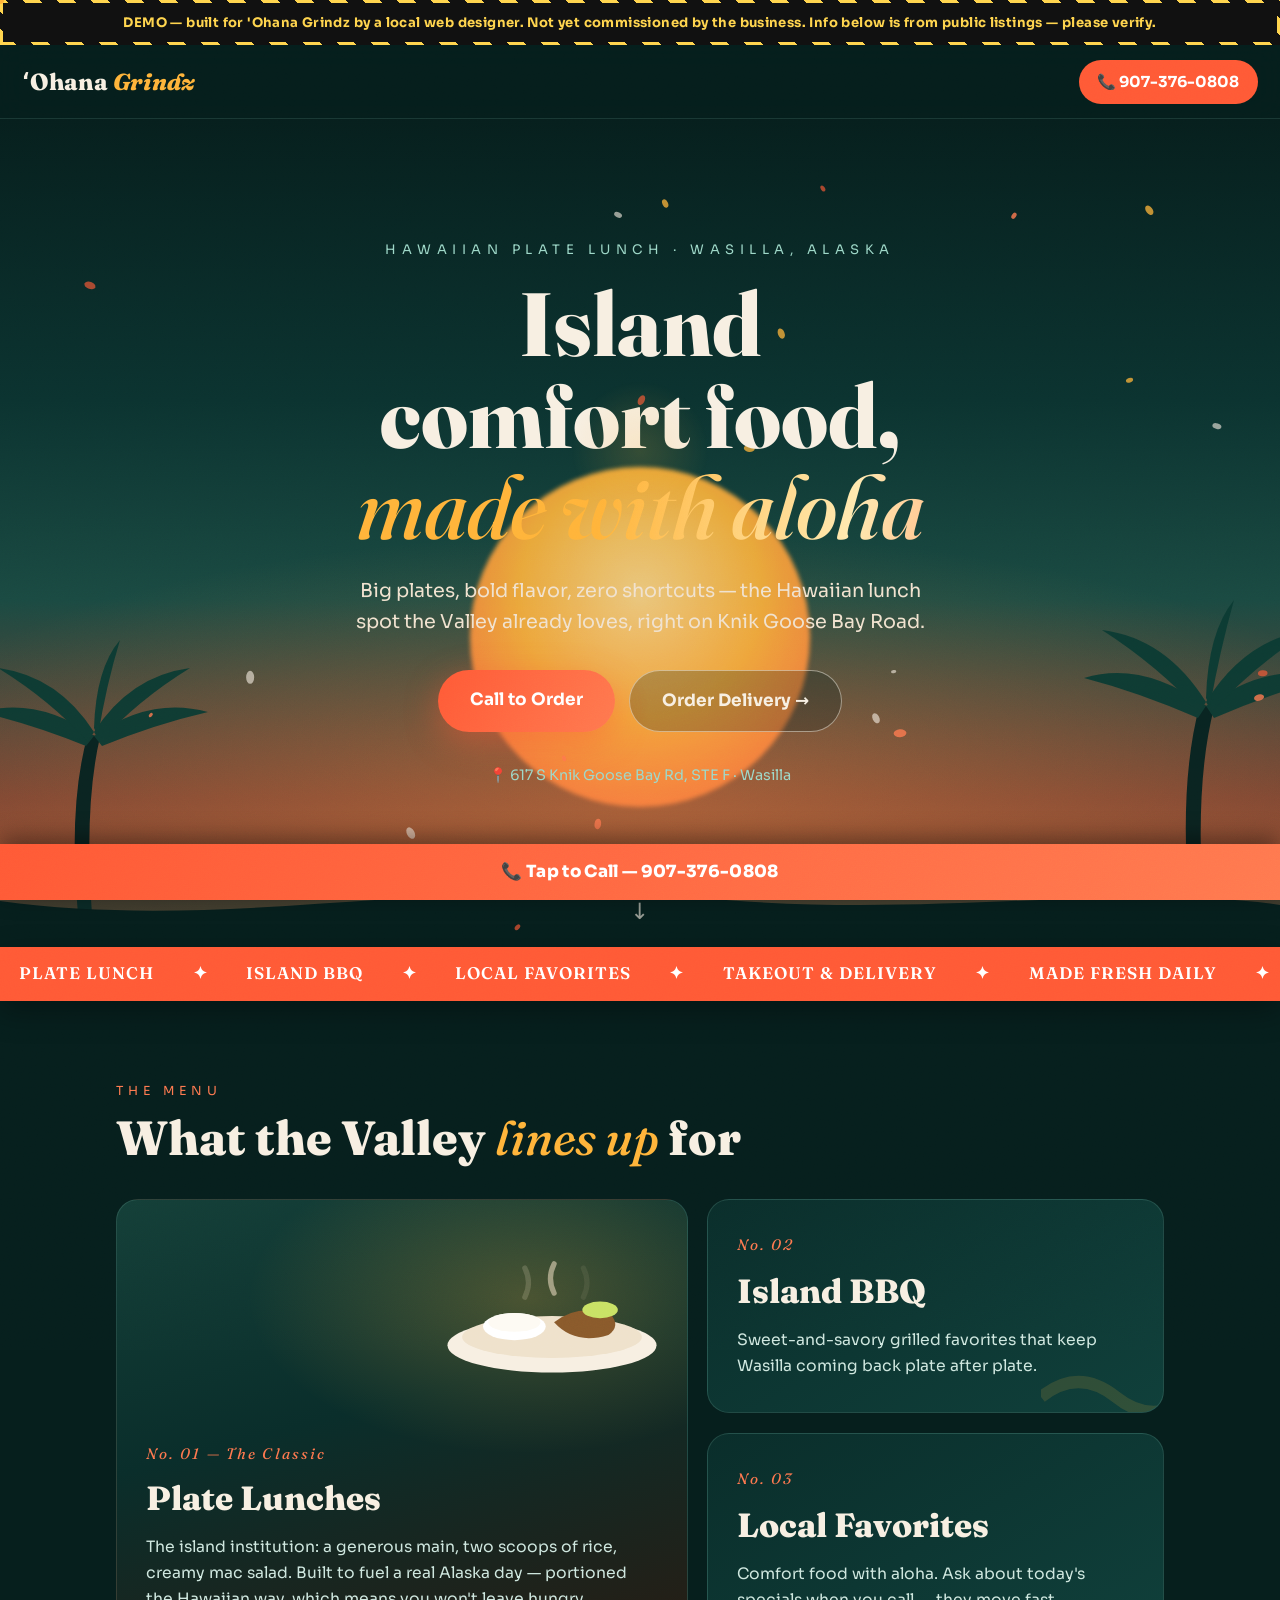
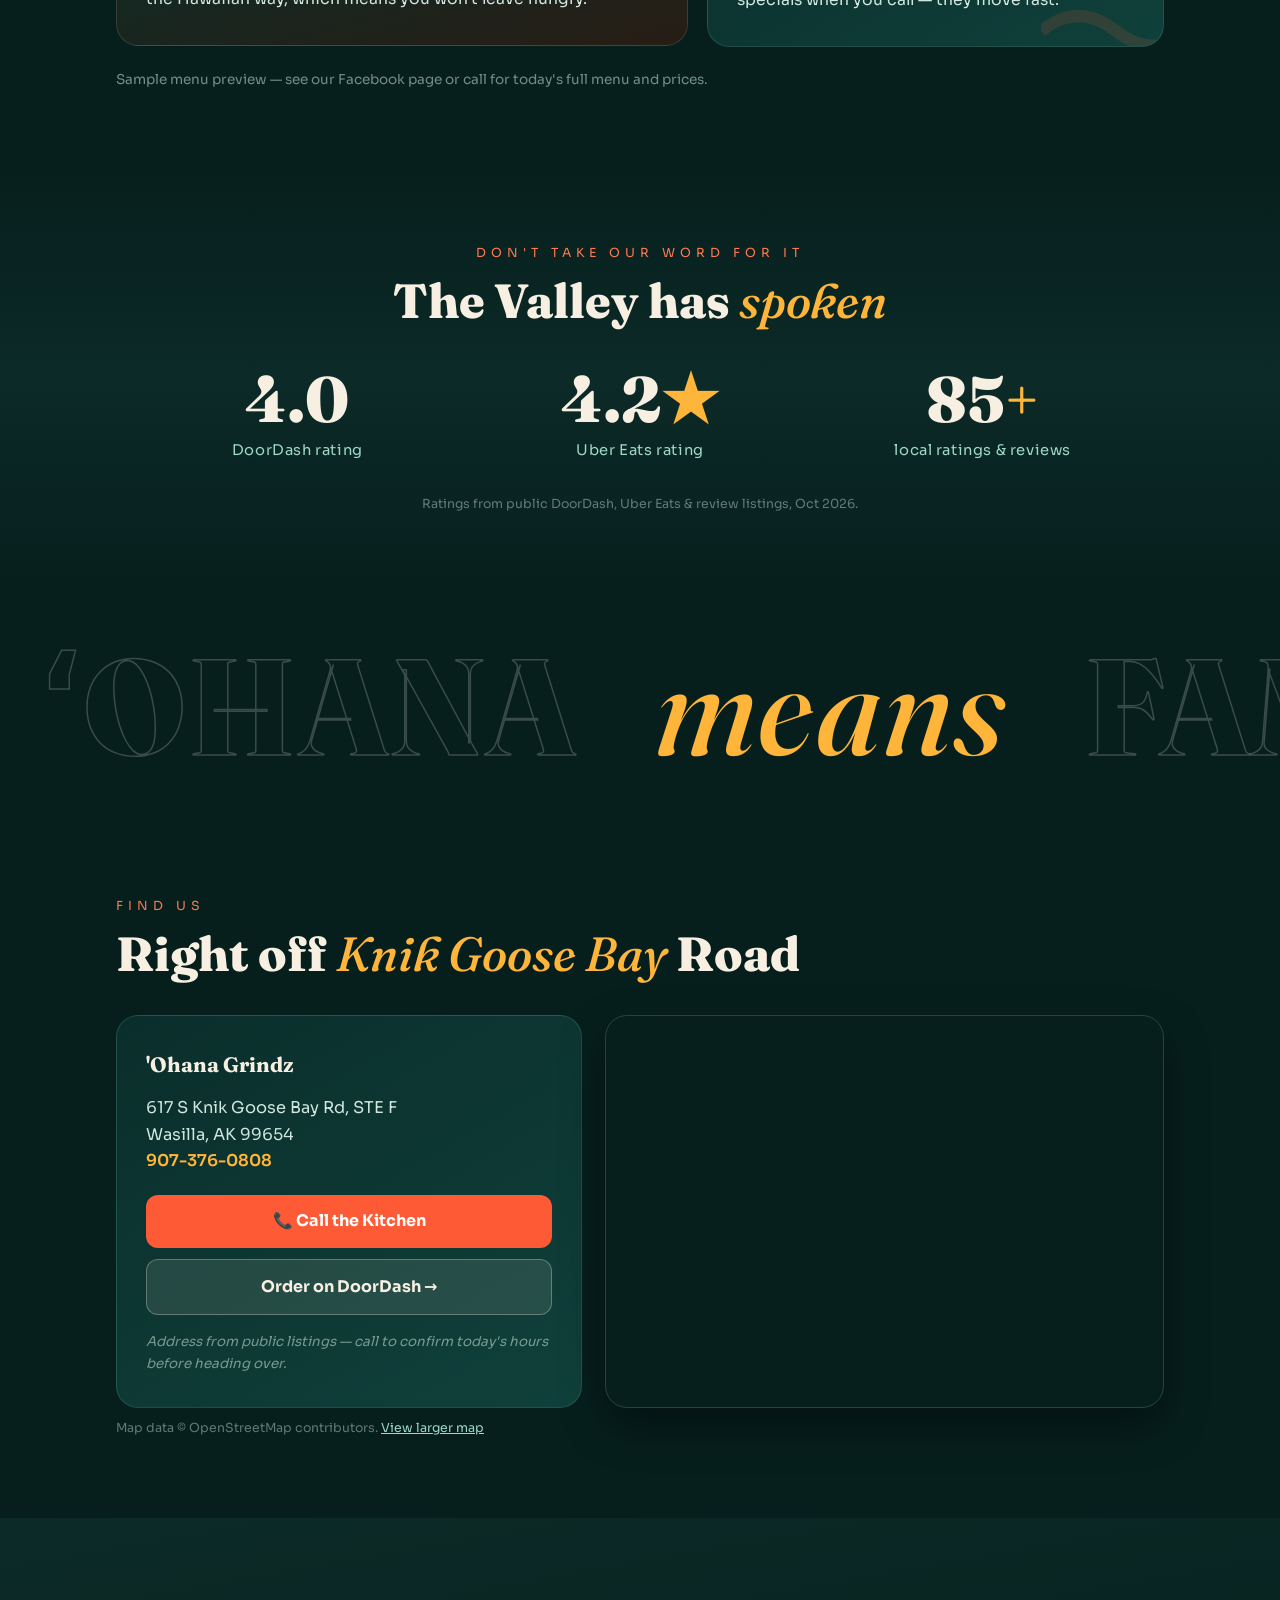
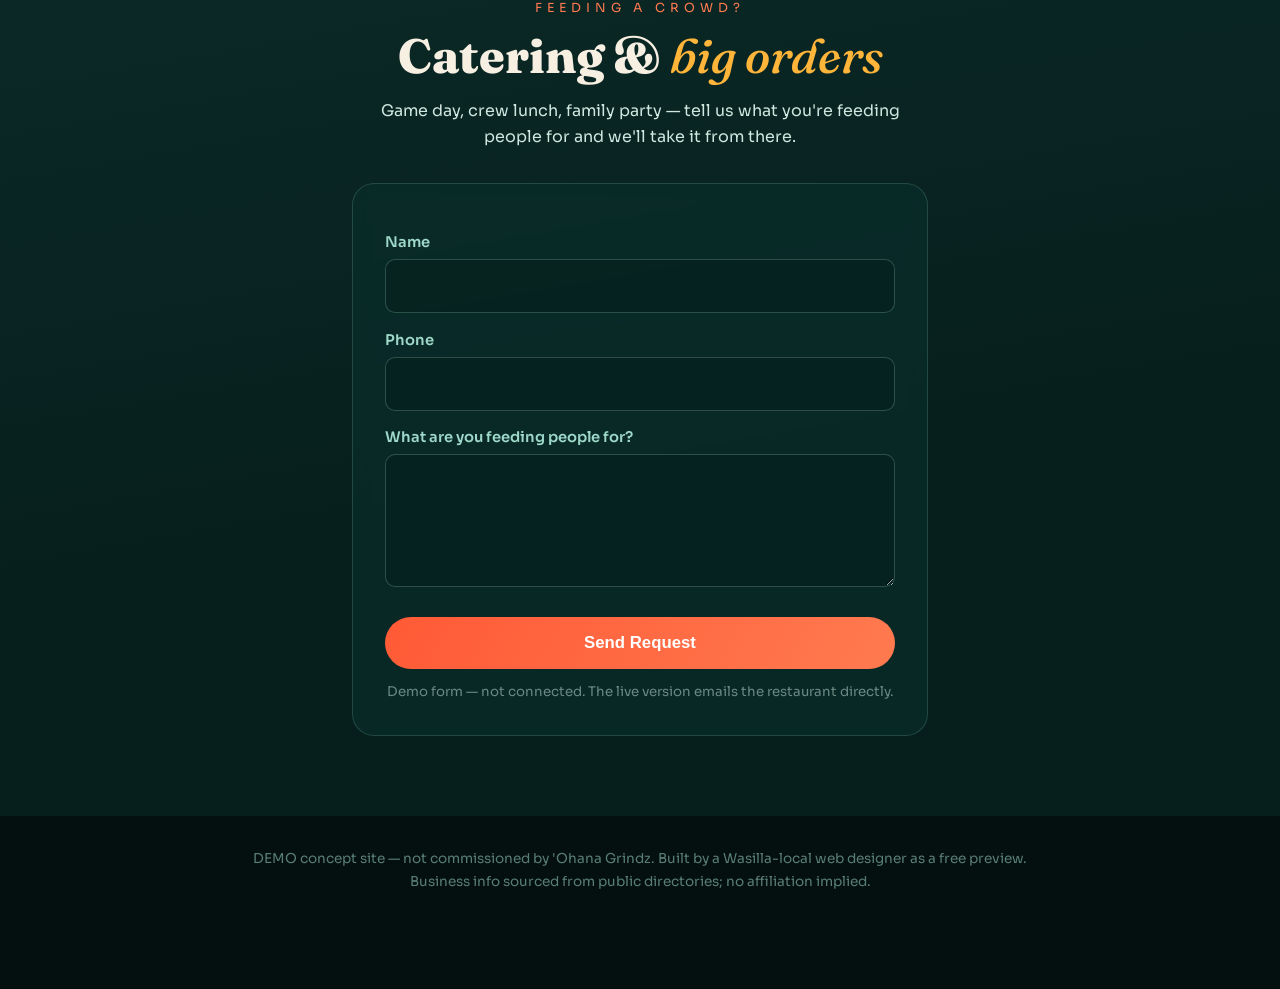
==== index.html @ 4ce6af14 "fix: headline word-wrap stagger + shimmer visibility; straighten marquee band" ====
<!DOCTYPE html>
<html lang="en">
<head>
<meta charset="UTF-8">
<meta name="viewport" content="width=device-width, initial-scale=1.0">
<meta name="robots" content="noindex, nofollow"><!-- DEMO: keep noindex until commissioned -->
<title>'Ohana Grindz — Hawaiian Plate Lunch in Wasilla, AK | DEMO</title>
<meta name="description" content="DEMO website concept for 'Ohana Grindz, Wasilla AK — Hawaiian plate lunch and island favorites at 617 S Knik Goose Bay Rd.">
<meta name="theme-color" content="#061f1d">
<link rel="preconnect" href="https://fonts.googleapis.com">
<link rel="preconnect" href="https://fonts.gstatic.com" crossorigin>
<link href="https://fonts.googleapis.com/css2?family=Fraunces:ital,opsz,wght@0,9..144,400;0,9..144,600;0,9..144,800;1,9..144,500&family=Sora:wght@400;600;700&display=swap" rel="stylesheet">
<style>
:root{
  --abyss:#061f1d; --lagoon:#0a2e2b; --lagoon2:#10403b;
  --coral:#ff5a36; --coral-hot:#ff7a50; --mango:#ffb43a; --seafoam:#9ed8c8;
  --sand:#f7efe2; --ink:#12201e; --mist:#cfe7df;
  --display:'Fraunces',Georgia,serif; --body:'Sora',system-ui,sans-serif;
}
*{margin:0;padding:0;box-sizing:border-box}
html{scroll-behavior:smooth}
@media (prefers-reduced-motion: reduce){html{scroll-behavior:auto}*{animation:none!important;transition:none!important}}
body{font-family:var(--body);color:var(--mist);background:var(--abyss);line-height:1.65;overflow-x:hidden}
::selection{background:var(--coral);color:#fff}

/* demo banner */
.demo-banner{background:repeating-linear-gradient(45deg,#ffd54f,#ffd54f 12px,#111 12px,#111 24px);padding:3px;position:relative;z-index:60}
.demo-banner p{background:#111;color:#ffd54f;text-align:center;font-weight:700;font-size:.82rem;padding:.55rem .75rem;letter-spacing:.03em}

/* header */
header{position:sticky;top:0;z-index:50;display:flex;align-items:center;justify-content:space-between;gap:.75rem;padding:.9rem 1.4rem;background:rgba(6,31,29,.82);backdrop-filter:blur(14px);-webkit-backdrop-filter:blur(14px);border-bottom:1px solid rgba(158,216,200,.14)}
.logo{font-family:var(--display);font-weight:800;font-size:1.45rem;color:var(--sand);letter-spacing:.01em}
.logo em{font-style:italic;color:var(--mango)}
.call-top{background:var(--coral);color:#fff;font-weight:700;text-decoration:none;padding:.6rem 1.15rem;border-radius:999px;font-size:.95rem;box-shadow:0 0 0 0 rgba(255,90,54,.5);transition:transform .25s ease, box-shadow .25s ease}
.call-top:hover,.call-top:focus{transform:translateY(-2px);box-shadow:0 8px 24px rgba(255,90,54,.45)}

/* ============ HERO ============ */
.hero{position:relative;min-height:92vh;display:flex;flex-direction:column;justify-content:center;align-items:center;text-align:center;padding:4.5rem 1.25rem 7rem;isolation:isolate;overflow:hidden;
  background:linear-gradient(180deg,#061f1d 0%,#0b3330 34%,#1a4a42 58%,#7a4432 82%,#b35a35 100%)}
.sun{position:absolute;left:50%;bottom:17%;transform:translateX(-50%);width:min(44vw,340px);aspect-ratio:1;border-radius:50%;z-index:-3;
  background:radial-gradient(circle at 50% 38%,#ffd98a 0%,var(--mango) 45%,#ff7a3c 78%,rgba(255,122,60,0) 100%);
  filter:blur(2px);opacity:.9;animation:sunbreathe 9s ease-in-out infinite}
@keyframes sunbreathe{0%,100%{transform:translateX(-50%) scale(1)}50%{transform:translateX(-50%) scale(1.05)}}
.glow{position:absolute;inset:0;z-index:-2;background:radial-gradient(ellipse 90% 46% at 50% 82%,rgba(255,150,70,.33) 0%,rgba(255,150,70,0) 70%)}
.waves{position:absolute;left:0;right:0;bottom:-2px;z-index:-1;pointer-events:none}
.waves svg{display:block;width:100%;height:auto}
.palm{position:absolute;bottom:4%;z-index:-1;opacity:.95;pointer-events:none}
.palm.left{left:-40px;transform-origin:bottom center;animation:sway 8s ease-in-out infinite}
.palm.right{right:-50px;transform-origin:bottom center;animation:sway 9.5s ease-in-out infinite reverse}
@keyframes sway{0%,100%{transform:rotate(-2deg)}50%{transform:rotate(2.4deg)}}
#petals{position:absolute;inset:0;z-index:0;pointer-events:none}
.kicker{font-size:.82rem;letter-spacing:.42em;text-transform:uppercase;color:var(--seafoam);margin-bottom:1.1rem;opacity:0;animation:rise .9s .15s ease forwards}
.hero h1{font-family:var(--display);font-weight:800;font-size:clamp(2.6rem,8.2vw,5.6rem);line-height:1.02;color:var(--sand);max-width:13ch;margin:0 auto .3rem;text-wrap:balance;opacity:0;animation:rise .9s .3s ease forwards}
.hero h1 .shimmer{font-style:italic;font-weight:500;background:linear-gradient(100deg,var(--mango) 20%,#ffe9b0 40%,var(--coral-hot) 60%,var(--mango) 80%);background-size:220% 100%;-webkit-background-clip:text;background-clip:text;color:transparent;animation:shimmer 5.5s linear infinite}
@keyframes shimmer{to{background-position:-220% 0}}
.hero .sub{max-width:38rem;margin:1.1rem auto 2rem;color:#f0e2cf;font-size:clamp(1rem,2.4vw,1.2rem);opacity:0;animation:rise .9s .45s ease forwards}
@keyframes rise{from{opacity:0;transform:translateY(26px)}to{opacity:1;transform:none}}
.cta-row{display:flex;gap:.9rem;justify-content:center;flex-wrap:wrap;opacity:0;animation:rise .9s .6s ease forwards}
.cta{position:relative;display:inline-block;font-weight:700;font-size:1.06rem;text-decoration:none;padding:1rem 2rem;border-radius:999px;transition:transform .25s ease,box-shadow .25s ease;will-change:transform}
.cta.primary{background:linear-gradient(120deg,var(--coral),var(--coral-hot));color:#fff;box-shadow:0 10px 34px rgba(255,90,54,.45)}
.cta.primary:hover,.cta.primary:focus{transform:translateY(-3px) scale(1.02);box-shadow:0 16px 44px rgba(255,90,54,.6)}
.cta.ghost{color:var(--sand);border:1.5px solid rgba(247,239,226,.5);background:rgba(6,31,29,.25);backdrop-filter:blur(6px)}
.cta.ghost:hover,.cta.ghost:focus{transform:translateY(-3px);border-color:var(--mango);color:var(--mango)}
.hero .pin{margin-top:2rem;font-size:.9rem;color:var(--seafoam);opacity:0;animation:rise .9s .75s ease forwards}
.scroll-hint{position:absolute;bottom:1.1rem;left:50%;transform:translateX(-50%);color:rgba(247,239,226,.6);font-size:1.4rem;animation:bob 2.2s ease-in-out infinite;z-index:1}
@keyframes bob{0%,100%{transform:translate(-50%,0)}50%{transform:translate(-50%,8px)}}

/* ============ MARQUEE ============ */
.marquee{background:var(--coral);color:#fff;overflow:hidden;white-space:nowrap;padding:.8rem 0;font-family:var(--display);font-weight:600;font-size:1.05rem;letter-spacing:.06em;position:relative;z-index:5;box-shadow:0 10px 30px rgba(0,0,0,.35)}
.marquee-track{display:inline-block;animation:marquee 26s linear infinite}
@media (prefers-reduced-motion: reduce){.marquee-track{animation:none}}
.marquee span{margin:0 1.2rem}
@keyframes marquee{to{transform:translateX(-50%)}}

/* ============ SECTIONS ============ */
section{padding:5rem 1.25rem;max-width:68rem;margin:0 auto;position:relative}
.sec-kicker{font-size:.78rem;letter-spacing:.4em;text-transform:uppercase;color:var(--coral-hot);margin-bottom:.7rem}
h2{font-family:var(--display);font-weight:800;font-size:clamp(1.9rem,4.6vw,3rem);color:var(--sand);line-height:1.08;margin-bottom:1rem;text-wrap:balance}
h2 em{font-style:italic;font-weight:500;color:var(--mango)}

/* menu — asymmetric editorial */
.menu-grid{display:grid;grid-template-columns:1.25fr 1fr;gap:1.2rem;margin-top:2.2rem}
.dish{position:relative;border-radius:22px;padding:2rem 1.8rem;background:linear-gradient(150deg,var(--lagoon) 0%,var(--lagoon2) 100%);border:1px solid rgba(158,216,200,.16);overflow:hidden;transition:transform .35s ease,border-color .35s ease,box-shadow .35s ease;will-change:transform}
.dish:hover{transform:translateY(-6px);border-color:rgba(255,180,58,.5);box-shadow:0 22px 48px rgba(0,0,0,.45)}
.dish .num{font-family:var(--display);font-style:italic;font-size:.95rem;color:var(--coral-hot);letter-spacing:.14em}
.dish h3{font-family:var(--display);font-weight:800;font-size:clamp(1.45rem,3vw,2.1rem);color:var(--sand);margin:.35rem 0 .55rem}
.dish p{color:var(--mist);font-size:.98rem;max-width:34rem}
.dish .wave-accent{position:absolute;right:-28px;bottom:-30px;width:150px;opacity:.14;transition:opacity .35s ease, transform .5s ease}
.dish:hover .wave-accent{opacity:.3;transform:rotate(8deg) scale(1.08)}
.dish.feature{grid-row:span 2;display:flex;flex-direction:column;justify-content:flex-end;min-height:420px;
  background:linear-gradient(165deg,#143f38 0%,#0a2e2b 46%,#271d14 100%)}
.dish.feature::before{content:"";position:absolute;inset:0;background:radial-gradient(ellipse 70% 50% at 72% 22%,rgba(255,180,58,.25),transparent 70%)}
.dish.feature .plate-art{position:absolute;top:1.4rem;right:1.2rem;width:min(52%,230px);animation:floaty 7s ease-in-out infinite}
@keyframes floaty{0%,100%{transform:translateY(0) rotate(-2deg)}50%{transform:translateY(-12px) rotate(2deg)}}
.menu-note{font-size:.85rem;color:rgba(207,231,223,.55);margin-top:1.4rem}

/* proof band */
.proof{max-width:none;background:linear-gradient(180deg,var(--abyss),#0c2a27 50%,var(--abyss));text-align:center;padding:4.5rem 1.25rem}
.proof-wrap{max-width:62rem;margin:0 auto;display:grid;grid-template-columns:repeat(auto-fit,minmax(200px,1fr));gap:2.25rem}
.proof-item .big{font-family:var(--display);font-weight:800;font-size:clamp(2.6rem,6vw,4rem);color:var(--sand);line-height:1}
.proof-item .big .accent{color:var(--mango)}
.proof-item p{color:var(--seafoam);font-size:.92rem;margin-top:.45rem;letter-spacing:.04em}
.proof-src{font-size:.78rem;color:rgba(207,231,223,.45);margin-top:2rem}

/* find us */
.find-grid{display:grid;grid-template-columns:1fr 1.2fr;gap:1.4rem;margin-top:2.2rem;align-items:stretch}
.find-card{border-radius:22px;padding:2rem 1.8rem;background:linear-gradient(150deg,var(--lagoon),var(--lagoon2));border:1px solid rgba(158,216,200,.16)}
.find-card h3{font-family:var(--display);color:var(--sand);font-size:1.3rem;margin-bottom:.8rem}
.find-card a{color:var(--mango);text-decoration:none;font-weight:600}
.find-card a:hover{text-decoration:underline}
.find-card .addr{font-size:1.02rem;color:var(--mist)}
.find-card .note{font-size:.84rem;color:rgba(207,231,223,.55);margin-top:1rem;font-style:italic}
.order-links{display:flex;flex-direction:column;gap:.7rem;margin-top:1.2rem}
.order-links a{display:block;text-align:center;padding:.85rem;border-radius:12px;font-weight:700;text-decoration:none;transition:transform .25s ease}
.order-links a:hover{transform:translateY(-2px)}
.order-links .call{background:var(--coral);color:#fff}
.order-links .dd{background:rgba(247,239,226,.1);color:var(--sand);border:1px solid rgba(247,239,226,.3)}
.map-wrap{border-radius:22px;overflow:hidden;border:1px solid rgba(158,216,200,.2);min-height:340px;box-shadow:0 18px 44px rgba(0,0,0,.4)}
.map-wrap iframe{display:block;width:100%;height:100%;min-height:340px;border:0;filter:saturate(.85) contrast(1.02)}
.map-note{font-size:.78rem;color:rgba(207,231,223,.45);margin-top:.6rem}

/* catering */
.catering{max-width:none;background:linear-gradient(170deg,#0c2a27 0%,var(--abyss) 60%);padding:5rem 1.25rem}
.cat-inner{max-width:36rem;margin:0 auto;text-align:center}
.cat-inner form{text-align:left;margin-top:2rem;background:rgba(10,46,43,.65);border:1px solid rgba(158,216,200,.18);border-radius:22px;padding:2rem;backdrop-filter:blur(8px)}
.cat-inner label{display:block;font-weight:600;margin:.9rem 0 .3rem;font-size:.92rem;color:var(--seafoam)}
.cat-inner input,.cat-inner textarea{width:100%;padding:.8rem .9rem;border:1px solid rgba(158,216,200,.25);border-radius:10px;font:inherit;background:rgba(6,31,29,.6);color:var(--sand);transition:border-color .25s ease}
.cat-inner input:focus,.cat-inner textarea:focus{outline:none;border-color:var(--mango)}
.cat-inner button{margin-top:1.3rem;width:100%;background:linear-gradient(120deg,var(--coral),var(--coral-hot));color:#fff;font-weight:700;font-size:1.05rem;border:none;padding:1rem;border-radius:999px;cursor:pointer;transition:transform .25s ease,box-shadow .25s ease}
.cat-inner button:hover{transform:translateY(-2px);box-shadow:0 12px 32px rgba(255,90,54,.5)}
.cat-inner small{display:block;margin-top:.8rem;color:rgba(207,231,223,.5);text-align:center}

footer{background:#04100f;color:rgba(158,216,200,.55);text-align:center;padding:2rem 1rem 6rem;font-size:.85rem}
.sticky-call{position:fixed;bottom:0;left:0;right:0;background:linear-gradient(120deg,var(--coral),var(--coral-hot));text-align:center;padding:.9rem;z-index:55;box-shadow:0 -6px 24px rgba(0,0,0,.45)}
.sticky-call a{color:#fff;font-weight:800;text-decoration:none;font-size:1.05rem;letter-spacing:.02em}

/* reveals */
.reveal{opacity:0;transform:translateY(30px);transition:opacity .8s ease,transform .8s ease}
.reveal.in{opacity:1;transform:none}
.reveal.d1{transition-delay:.12s}.reveal.d2{transition-delay:.24s}.reveal.d3{transition-delay:.36s}

/* film grain — cinematic texture over everything */
.grain{position:fixed;inset:-50%;width:200%;height:200%;z-index:58;pointer-events:none;opacity:.055;mix-blend-mode:overlay;
  background-image:url("data:image/svg+xml,%3Csvg xmlns='http://www.w3.org/2000/svg' width='300' height='300'%3E%3Cfilter id='n'%3E%3CfeTurbulence type='fractalNoise' baseFrequency='0.85' numOctaves='2'/%3E%3C/filter%3E%3Crect width='300' height='300' filter='url(%23n)'/%3E%3C/svg%3E");
  animation:grainshift 7s steps(10) infinite}
@keyframes grainshift{0%,100%{transform:translate(0,0)}10%{transform:translate(-3%,-2%)}30%{transform:translate(2%,-4%)}50%{transform:translate(-4%,3%)}70%{transform:translate(3%,2%)}90%{transform:translate(-2%,4%)}}
@media (prefers-reduced-motion: reduce){.grain{animation:none}}

/* custom cursor glow (desktop pointer only) */
.cursor-dot,.cursor-glow{position:fixed;top:0;left:0;z-index:70;pointer-events:none;border-radius:50%;transform:translate(-50%,-50%)}
.cursor-dot{width:8px;height:8px;background:var(--mango)}
.cursor-glow{width:150px;height:150px;background:radial-gradient(circle,rgba(255,180,58,.16),transparent 65%);transition:width .3s ease,height .3s ease}
body.link-hover .cursor-glow{width:230px;height:230px}
@media (hover:none),(pointer:coarse){.cursor-dot,.cursor-glow{display:none}}

/* headline letter-stagger */
.h-word{display:inline-block;white-space:nowrap}
.h-ch{display:inline-block;opacity:0;transform:translateY(.55em) rotate(4deg);animation:chpop .7s cubic-bezier(.2,.7,.2,1.2) forwards}
@keyframes chpop{to{opacity:1;transform:none}}
.h-pop{display:inline-block;opacity:0;transform:translateY(.55em);transition:opacity .7s ease,transform .7s cubic-bezier(.2,.7,.2,1.2)}
.h-pop.go{opacity:1;transform:none}
@media (prefers-reduced-motion: reduce){.h-ch,.h-pop{opacity:1;transform:none;animation:none;transition:none}}

/* giant outline marquee band */
.aloha-band{overflow:hidden;white-space:nowrap;padding:3.2rem 0 2.6rem;background:var(--abyss)}
.aloha-track{display:inline-block;animation:marquee 32s linear infinite;font-family:var(--display);font-weight:800;font-size:clamp(4rem,11vw,8.5rem);line-height:1;letter-spacing:.02em}
.aloha-track span{margin:0 2.4rem;color:transparent;-webkit-text-stroke:1.5px rgba(247,239,226,.22)}
.aloha-track span.fill{color:var(--mango);-webkit-text-stroke:0;font-style:italic;font-weight:500}
@media (prefers-reduced-motion: reduce){.aloha-track{animation:none}}

@media (max-width:760px){
  .menu-grid{grid-template-columns:1fr}
  .dish.feature{min-height:340px}
  .find-grid{grid-template-columns:1fr}
  section{padding:3.4rem 1.1rem}
  .palm.left{left:-70px}.palm.right{right:-80px}
}
</style>
</head>
<body>

<div class="demo-banner"><p>DEMO — built for 'Ohana Grindz by a local web designer. Not yet commissioned by the business. Info below is from public listings — please verify.</p></div>
<div class="grain" aria-hidden="true"></div>
<div class="cursor-glow" aria-hidden="true"></div>
<div class="cursor-dot" aria-hidden="true"></div>

<header>
  <div class="logo">&#699;Ohana <em>Grindz</em></div>
  <!-- JUAN: verify phone with owner before commissioning -->
  <a class="call-top" href="tel:+19073760808">📞 907-376-0808</a>
</header>

<div class="hero">
  <canvas id="petals" aria-hidden="true"></canvas>
  <div class="sun" aria-hidden="true"></div>
  <div class="glow" aria-hidden="true"></div>

  <svg class="palm left" width="260" height="330" viewBox="0 0 260 330" aria-hidden="true">
    <path d="M118 330 Q108 220 128 150 L140 153 Q124 222 132 330 Z" fill="#042220"/>
    <g fill="#0b3b33">
      <path d="M134 152 Q190 112 248 128 Q196 140 142 162 Z"/>
      <path d="M134 152 Q78 112 20 128 Q72 140 126 162 Z"/>
      <path d="M134 148 Q170 92 230 84 Q178 116 140 158 Z"/>
      <path d="M134 148 Q98 92 38 84 Q90 116 128 158 Z"/>
      <path d="M134 144 Q136 84 160 56 Q146 102 138 152 Z"/>
    </g>
  </svg>
  <svg class="palm right" width="300" height="380" viewBox="0 0 300 380" aria-hidden="true">
    <path d="M160 380 Q148 250 170 170 L184 174 Q164 252 174 380 Z" fill="#042220"/>
    <g fill="#0b3b33">
      <path d="M176 172 Q240 126 298 144 Q244 158 184 184 Z"/>
      <path d="M176 172 Q112 126 54 144 Q108 158 168 184 Z"/>
      <path d="M176 168 Q216 104 280 96 Q224 132 182 178 Z"/>
      <path d="M176 168 Q136 104 72 96 Q128 132 170 178 Z"/>
      <path d="M176 164 Q178 98 204 66 Q190 116 180 172 Z"/>
    </g>
  </svg>

  <p class="kicker">Hawaiian Plate Lunch · Wasilla, Alaska</p>
  <h1>Island comfort food, <span class="shimmer">made with aloha</span></h1>
  <p class="sub">Big plates, bold flavor, zero shortcuts — the Hawaiian lunch spot the Valley already loves, right on Knik Goose Bay Road.</p>
  <div class="cta-row">
    <a class="cta primary" data-magnet href="tel:+19073760808">Call to Order</a>
    <a class="cta ghost" data-magnet href="https://www.doordash.com/store/ohana-grindz-wasilla-27691664/" rel="noopener nofollow" target="_blank">Order Delivery →</a>
  </div>
  <p class="pin">📍 617 S Knik Goose Bay Rd, STE F · Wasilla</p>

  <div class="waves" aria-hidden="true">
    <svg viewBox="0 0 1440 140" preserveAspectRatio="none" style="height:140px">
      <path fill="#0a2e2b" opacity=".65" d="M0,64 C240,104 480,24 720,56 C960,88 1200,36 1440,68 L1440,140 L0,140 Z"/>
      <path fill="#061f1d" d="M0,92 C260,124 520,64 780,88 C1040,112 1260,72 1440,96 L1440,140 L0,140 Z"/>
    </svg>
  </div>
  <div class="scroll-hint" aria-hidden="true">↓</div>
</div>

<div class="marquee" aria-hidden="true"><div class="marquee-track" id="mtrack">
  <span>PLATE LUNCH</span><span>✦</span><span>ISLAND BBQ</span><span>✦</span><span>LOCAL FAVORITES</span><span>✦</span><span>TAKEOUT &amp; DELIVERY</span><span>✦</span><span>MADE FRESH DAILY</span><span>✦</span>
</div></div>

<section>
  <p class="sec-kicker reveal">The Menu</p>
  <h2 class="reveal">What the Valley <em>lines up</em> for</h2>
  <div class="menu-grid">
    <div class="dish feature reveal">
      <svg class="plate-art" viewBox="0 0 220 160" aria-hidden="true">
        <ellipse cx="110" cy="118" rx="100" ry="26" fill="#f7efe2"/>
        <ellipse cx="110" cy="110" rx="86" ry="20" fill="#efe2cc"/>
        <ellipse cx="74" cy="100" rx="30" ry="13" fill="#fff"/>
        <ellipse cx="74" cy="96" rx="25" ry="9" fill="#fdfaf3"/>
        <path d="M112 96 q22 -18 54 -8 q10 12 -2 20 q-32 10 -52 -12 Z" fill="#8a5a2b"/>
        <ellipse cx="156" cy="84" rx="17" ry="8" fill="#c9e265"/>
        <g stroke="#e8d9bd" stroke-width="5" stroke-linecap="round" fill="none" opacity=".8">
          <path d="M84 72 q7 -14 0 -28"><animate attributeName="opacity" values=".8;.1;.8" dur="3s" repeatCount="indefinite"/></path>
          <path d="M112 68 q-7 -14 0 -28"><animate attributeName="opacity" values=".1;.8;.1" dur="3.3s" repeatCount="indefinite"/></path>
          <path d="M140 72 q7 -14 0 -28"><animate attributeName="opacity" values=".8;.1;.8" dur="3.6s" repeatCount="indefinite"/></path>
        </g>
      </svg>
      <span class="num">No. 01 — The Classic</span>
      <h3>Plate Lunches</h3>
      <p>The island institution: a generous main, two scoops of rice, creamy mac salad. Built to fuel a real Alaska day — portioned the Hawaiian way, which means you won't leave hungry.</p>
    </div>
    <div class="dish reveal d1">
      <span class="num">No. 02</span>
      <h3>Island BBQ</h3>
      <p>Sweet-and-savory grilled favorites that keep Wasilla coming back plate after plate.</p>
      <svg class="wave-accent" viewBox="0 0 100 60" aria-hidden="true"><path d="M0 30 Q25 10 50 30 T100 30" stroke="#ffb43a" stroke-width="8" fill="none"/></svg>
    </div>
    <div class="dish reveal d2">
      <span class="num">No. 03</span>
      <h3>Local Favorites</h3>
      <p>Comfort food with aloha. Ask about today's specials when you call — they move fast.</p>
      <svg class="wave-accent" viewBox="0 0 100 60" aria-hidden="true"><path d="M0 30 Q25 10 50 30 T100 30" stroke="#ff5a36" stroke-width="8" fill="none"/></svg>
    </div>
  </div>
  <p class="menu-note reveal">Sample menu preview — see our Facebook page or call for today's full menu and prices.</p>
  <!-- JUAN: confirm menu categories with owner — kept generic on purpose; ratings claims below sourced from public DoorDash/UberEats listings -->
</section>

<div class="proof">
  <p class="sec-kicker reveal">Don't take our word for it</p>
  <h2 class="reveal">The Valley has <em>spoken</em></h2>
  <div class="proof-wrap" style="margin-top:2.5rem">
    <div class="proof-item reveal"><div class="big" data-count="4.7" data-dec="1">0.0</div><p>DoorDash rating</p></div>
    <div class="proof-item reveal d1"><div class="big"><span data-count="4.9" data-dec="1">0.0</span><span class="accent">★</span></div><p>Uber Eats rating</p></div>
    <div class="proof-item reveal d2"><div class="big"><span data-count="100" data-dec="0">0</span><span class="accent">+</span></div><p>local ratings &amp; reviews</p></div>
  </div>
  <p class="proof-src reveal">Ratings from public DoorDash, Uber Eats &amp; review listings, Oct 2026.</p>
</div>

<div class="aloha-band" aria-hidden="true"><div class="aloha-track" id="atrack">
  <span>&#699;OHANA</span><span class="fill">means</span><span>FAMILY</span><span class="fill">·</span>
</div></div>

<section>
  <p class="sec-kicker reveal">Find Us</p>
  <h2 class="reveal">Right off <em>Knik Goose Bay</em> Road</h2>
  <div class="find-grid">
    <div class="find-card reveal">
      <h3>'Ohana Grindz</h3>
      <p class="addr">617 S Knik Goose Bay Rd, STE F<br>Wasilla, AK 99654<br><a href="tel:+19073760808">907-376-0808</a></p>
      <div class="order-links">
        <a class="call" href="tel:+19073760808">📞 Call the Kitchen</a>
        <a class="dd" href="https://www.doordash.com/store/ohana-grindz-wasilla-27691664/" rel="noopener nofollow" target="_blank">Order on DoorDash →</a>
      </div>
      <p class="note">Address from public listings — call to confirm today's hours before heading over.</p>
    </div>
    <div class="map-wrap reveal d1">
      <iframe title="Map — 'Ohana Grindz, 617 S Knik Goose Bay Rd, Wasilla"
        src="https://www.openstreetmap.org/export/embed.html?bbox=-149.4513%2C61.5718%2C-149.4313%2C61.5818&amp;layer=mapnik&amp;marker=61.5768%2C-149.4413"
        loading="lazy" referrerpolicy="no-referrer-when-downgrade"></iframe>
    </div>
  </div>
  <p class="map-note reveal">Map data © OpenStreetMap contributors. <a style="color:var(--seafoam)" href="https://www.openstreetmap.org/?mlat=61.5768&amp;mlon=-149.4413#map=16/61.5768/-149.4413" target="_blank" rel="noopener">View larger map</a></p>
</section>

<div class="catering">
  <div class="cat-inner">
    <p class="sec-kicker reveal">Feeding a crowd?</p>
    <h2 class="reveal">Catering &amp; <em>big orders</em></h2>
    <p class="reveal" style="color:var(--mist)">Game day, crew lunch, family party — tell us what you're feeding people for and we'll take it from there.</p>
    <!-- DEMO: form disabled. On commission: action="https://formsubmit.co/OWNER_EMAIL" method="POST" -->
    <form class="reveal" onsubmit="alert('Demo form — not connected yet. On the live site this goes straight to the restaurant\'s email.');return false">
      <label for="n">Name</label><input id="n" name="name" required>
      <label for="p">Phone</label><input id="p" name="phone" type="tel" required>
      <label for="m">What are you feeding people for?</label><textarea id="m" name="message" rows="4" required></textarea>
      <button type="submit">Send Request</button>
      <small>Demo form — not connected. The live version emails the restaurant directly.</small>
    </form>
  </div>
</div>

<footer>
  <p>DEMO concept site — not commissioned by 'Ohana Grindz. Built by a Wasilla-local web designer as a free preview.</p>
  <p>Business info sourced from public directories; no affiliation implied.</p>
</footer>

<div class="sticky-call"><a href="tel:+19073760808">📞 Tap to Call — 907-376-0808</a></div>

<script>
// scroll reveals (low threshold — never leave content hidden)
const io=new IntersectionObserver(es=>es.forEach(e=>{if(e.isIntersecting){e.target.classList.add('in');io.unobserve(e.target)}}),{threshold:.08});
document.querySelectorAll('.reveal').forEach(el=>io.observe(el));
setTimeout(()=>document.querySelectorAll('.reveal').forEach(el=>el.classList.add('in')),3000);

// marquee: duplicate track for seamless loop
const mt=document.getElementById('mtrack');mt.innerHTML+=mt.innerHTML;
const at=document.getElementById('atrack');if(at){at.innerHTML+=at.innerHTML;at.innerHTML+=at.innerHTML}

// headline letter-stagger (word-grouped so lines never break mid-word; shimmer enters via transition, not animation — its gradient anim must keep running)
const h1=document.querySelector('.hero h1');
if(h1&&!matchMedia('(prefers-reduced-motion: reduce)').matches){
  let delay=350;
  [...h1.childNodes].forEach(node=>{
    if(node.nodeType===3){
      const frag=document.createDocumentFragment();
      for(const word of node.textContent.split(/(\s+)/)){
        if(word.trim()===''){frag.appendChild(document.createTextNode(word));continue}
        const w=document.createElement('span');w.className='h-word';
        for(const ch of word){
          const s=document.createElement('span');s.className='h-ch';s.style.animationDelay=(delay+=28)+'ms';s.textContent=ch;w.appendChild(s);
        }
        frag.appendChild(w);
      }
      node.replaceWith(frag);
    }else if(node.classList&&node.classList.contains('shimmer')){
      node.classList.add('h-pop');
      setTimeout(()=>node.classList.add('go'),delay+=180);
    }
  });
  h1.style.opacity=1;h1.style.animation='none';
}

// custom cursor
const dot=document.querySelector('.cursor-dot'),glow=document.querySelector('.cursor-glow');
if(dot&&matchMedia('(hover:hover) and (pointer:fine)').matches){
  let gx=innerWidth/2,gy=innerHeight/2,tx=gx,ty=gy;
  addEventListener('pointermove',e=>{tx=e.clientX;ty=e.clientY;dot.style.left=tx+'px';dot.style.top=ty+'px'});
  (function glide(){gx+=(tx-gx)*.12;gy+=(ty-gy)*.12;glow.style.left=gx+'px';glow.style.top=gy+'px';requestAnimationFrame(glide)})();
  document.querySelectorAll('a,button').forEach(el=>{
    el.addEventListener('pointerenter',()=>document.body.classList.add('link-hover'));
    el.addEventListener('pointerleave',()=>document.body.classList.remove('link-hover'));
  });
}

// hero depth: layers follow the pointer
const hero=document.querySelector('.hero');
if(hero&&matchMedia('(hover:hover) and (pointer:fine)').matches&&!matchMedia('(prefers-reduced-motion: reduce)').matches){
  const lyr=[['.sun',18],['.palm.left',10],['.palm.right',14],['.hero h1',6],['.hero .sub',4]].map(([s,d])=>[hero.querySelector(s)||document.querySelector(s),d]).filter(([el])=>el);
  hero.addEventListener('pointermove',e=>{
    const r=hero.getBoundingClientRect(),nx=(e.clientX-r.left)/r.width-.5,ny=(e.clientY-r.top)/r.height-.5;
    for(const [el,d] of lyr)el.style.translate=`${(-nx*d).toFixed(1)}px ${(-ny*d*.6).toFixed(1)}px`;
  });
  hero.addEventListener('pointerleave',()=>{for(const [el] of lyr)el.style.translate=''});
}

// animated counters
const cio=new IntersectionObserver(es=>es.forEach(e=>{
  if(!e.isIntersecting)return;cio.unobserve(e.target);
  const el=e.target,target=parseFloat(el.dataset.count),dec=parseInt(el.dataset.dec||0),t0=performance.now();
  const step=t=>{const p=Math.min((t-t0)/1400,1),ease=1-Math.pow(1-p,3);
    el.textContent=(target*ease).toFixed(dec);if(p<1)requestAnimationFrame(step)};
  requestAnimationFrame(step);
}),{threshold:.4});
document.querySelectorAll('[data-count]').forEach(el=>cio.observe(el));

// petal particles (reduced-motion aware)
const rm=matchMedia('(prefers-reduced-motion: reduce)').matches;
const cv=document.getElementById('petals');
if(!rm&&cv){const cx=cv.getContext('2d');let W,H,ps=[];
  const fit=()=>{const r=cv.parentElement.getBoundingClientRect();W=cv.width=r.width;H=cv.height=r.height};
  fit();addEventListener('resize',fit);
  const COLORS=['rgba(255,122,80,.8)','rgba(255,180,58,.75)','rgba(247,239,226,.6)','rgba(255,90,54,.65)'];
  for(let i=0;i<26;i++)ps.push({x:Math.random()*1400,y:Math.random()*800,r:2.5+Math.random()*4,vy:.25+Math.random()*.6,vx:-.15+Math.random()*.4,ph:Math.random()*6.28,c:COLORS[i%4]});
  (function tick(){
    if(cv.width<300&&cv.parentElement.getBoundingClientRect().width>300)fit();// late-size guard
    cx.clearRect(0,0,W,H);
    for(const p of ps){p.ph+=.02;p.x+=p.vx+Math.sin(p.ph)*.5;p.y+=p.vy;
      if(p.y>H+10){p.y=-10;p.x=Math.random()*W}if(p.x>W+10)p.x=-10;if(p.x<-10)p.x=W+10;
      cx.beginPath();cx.ellipse(p.x,p.y,p.r,p.r*.62,p.ph,0,6.28);cx.fillStyle=p.c;cx.fill()}
    requestAnimationFrame(tick)})();
}

// magnetic CTAs
if(!rm)document.querySelectorAll('[data-magnet]').forEach(b=>{
  b.addEventListener('pointermove',e=>{const r=b.getBoundingClientRect();
    b.style.transform=`translate(${(e.clientX-r.left-r.width/2)*.12}px,${(e.clientY-r.top-r.height/2)*.25 - 3}px)`});
  b.addEventListener('pointerleave',()=>b.style.transform='');
});

// gentle parallax on sun/palms
if(!rm){const sun=document.querySelector('.sun'),pl=document.querySelector('.palm.left'),pr=document.querySelector('.palm.right');
  addEventListener('scroll',()=>{const y=scrollY;if(y<900){
    sun.style.translate=`0 ${y*.28}px`;pl.style.translate=`0 ${y*.12}px`;pr.style.translate=`0 ${y*.16}px`}},{passive:true});
}
</script>
</body>
</html>
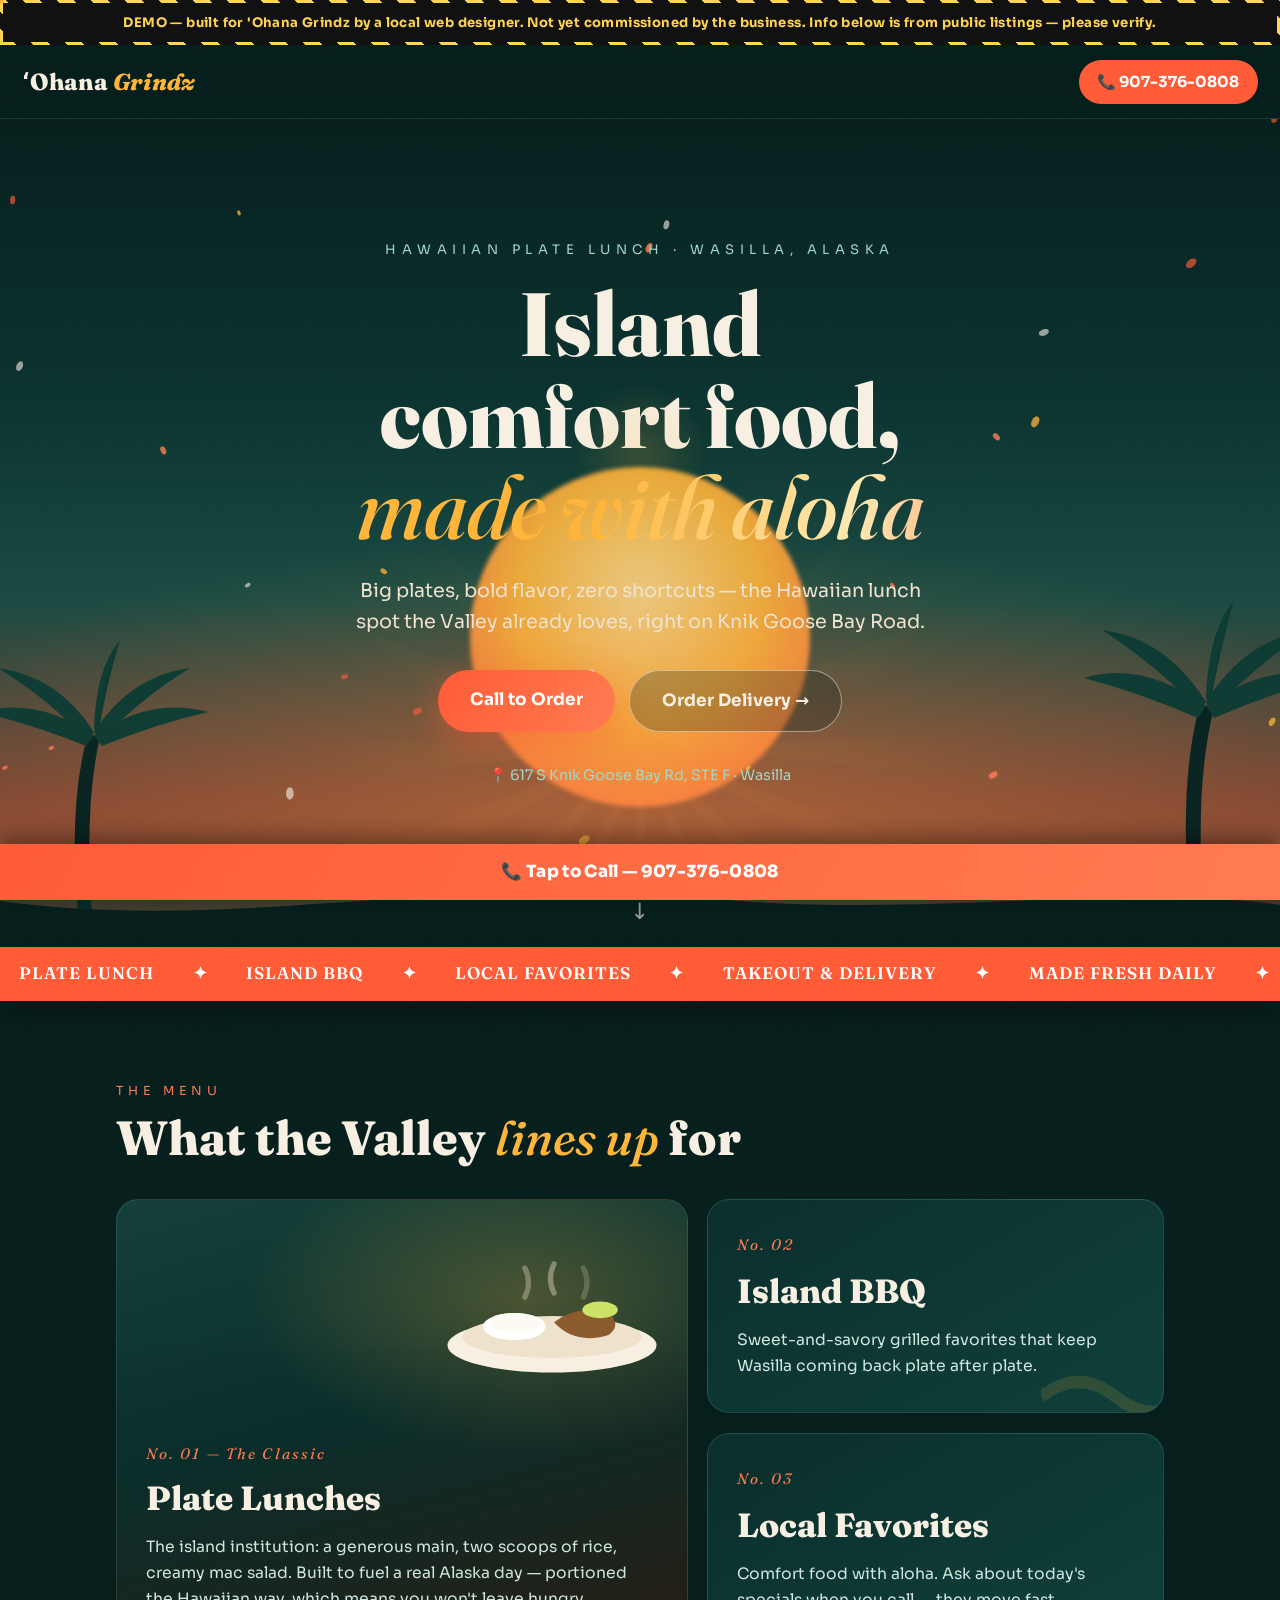
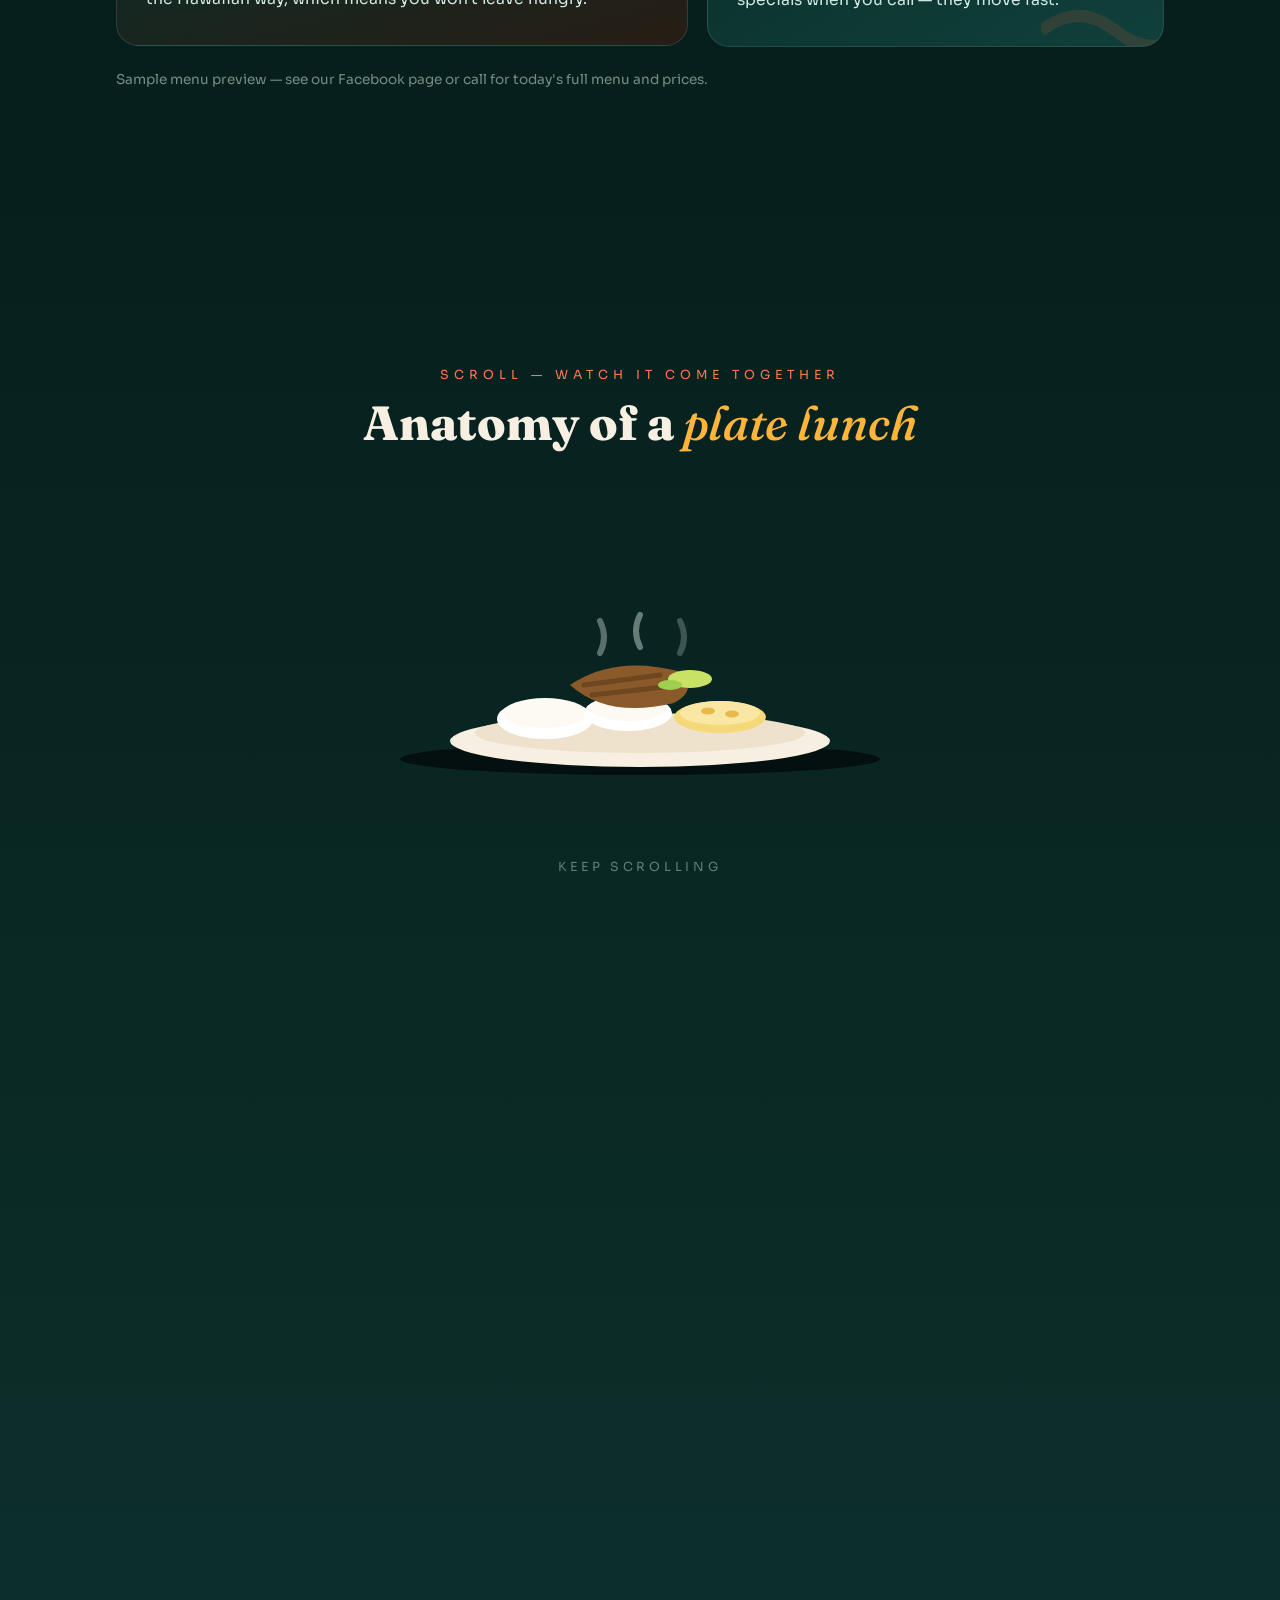
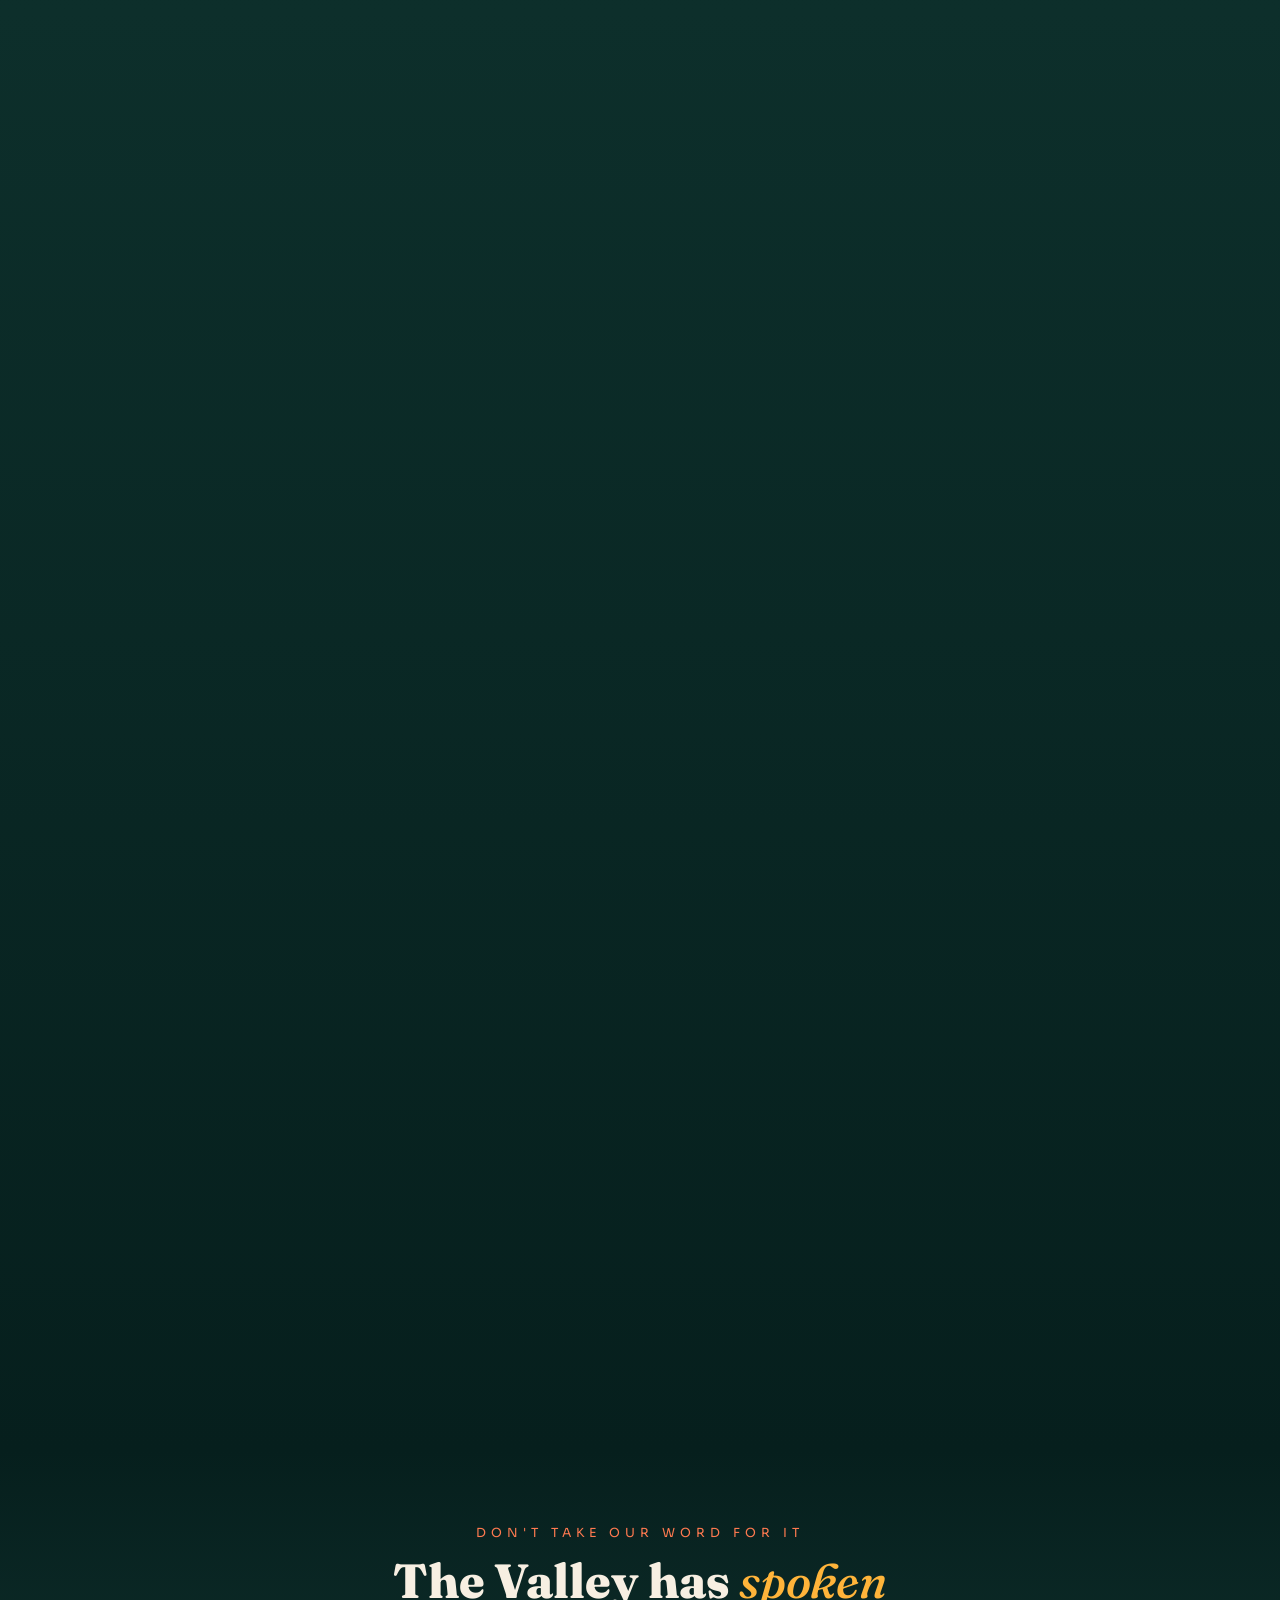
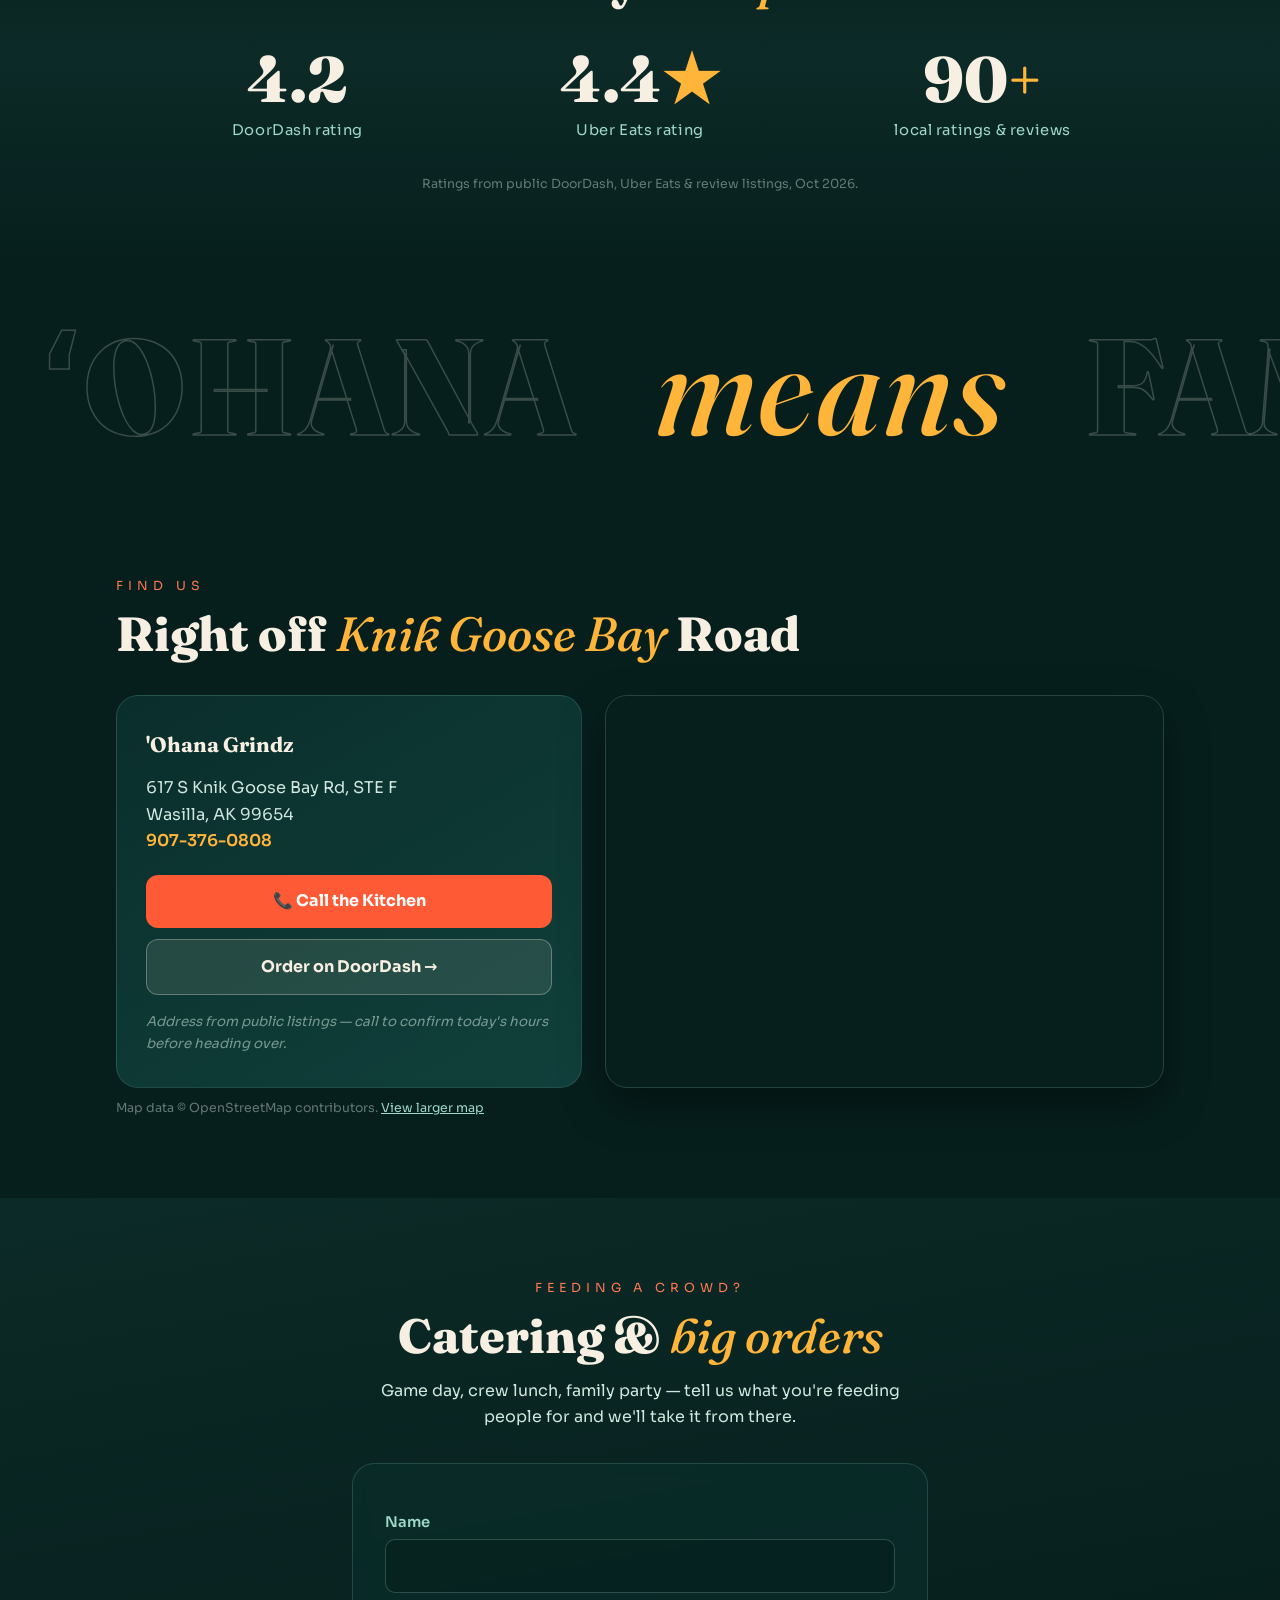
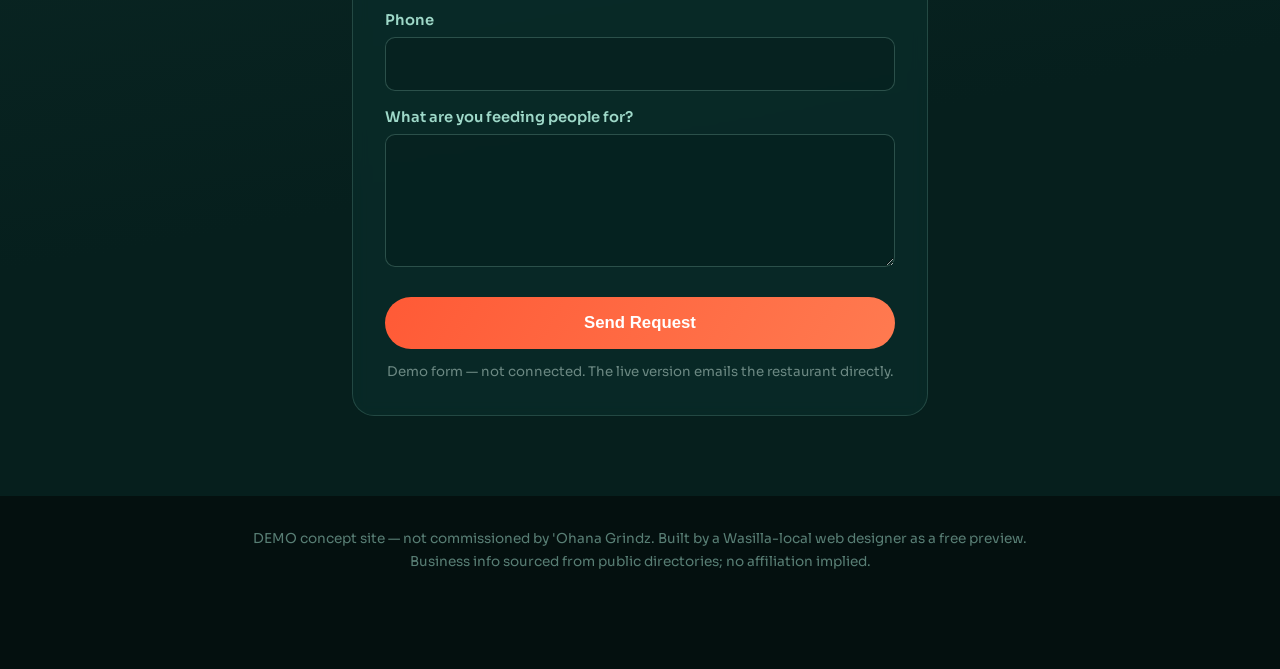
==== commit 65343353: "v4 signature: scroll-driven plate-builder story section, volumetric sun rays, 3D tilt + glare cards" ====
--- a/index.html
+++ b/index.html
@@ -49,6 +49,12 @@
 .palm.right{right:-50px;transform-origin:bottom center;animation:sway 9.5s ease-in-out infinite reverse}
 @keyframes sway{0%,100%{transform:rotate(-2deg)}50%{transform:rotate(2.4deg)}}
 #petals{position:absolute;inset:0;z-index:0;pointer-events:none}
+.rays{position:absolute;left:50%;bottom:17%;width:min(90vw,760px);aspect-ratio:1;transform:translate(-50%,42%);z-index:-3;pointer-events:none;opacity:.5;
+  background:repeating-conic-gradient(from 0deg at 50% 50%,rgba(255,180,58,.14) 0deg 7deg,transparent 7deg 22deg);
+  -webkit-mask-image:radial-gradient(circle,#000 0%,transparent 62%);mask-image:radial-gradient(circle,#000 0%,transparent 62%);
+  animation:rayspin 70s linear infinite}
+@keyframes rayspin{to{transform:translate(-50%,42%) rotate(360deg)}}
+@media (prefers-reduced-motion: reduce){.rays{animation:none}}
 .kicker{font-size:.82rem;letter-spacing:.42em;text-transform:uppercase;color:var(--seafoam);margin-bottom:1.1rem;opacity:0;animation:rise .9s .15s ease forwards}
 .hero h1{font-family:var(--display);font-weight:800;font-size:clamp(2.6rem,8.2vw,5.6rem);line-height:1.02;color:var(--sand);max-width:13ch;margin:0 auto .3rem;text-wrap:balance;opacity:0;animation:rise .9s .3s ease forwards}
 .hero h1 .shimmer{font-style:italic;font-weight:500;background:linear-gradient(100deg,var(--mango) 20%,#ffe9b0 40%,var(--coral-hot) 60%,var(--mango) 80%);background-size:220% 100%;-webkit-background-clip:text;background-clip:text;color:transparent;animation:shimmer 5.5s linear infinite}
@@ -93,6 +99,25 @@
 .dish.feature .plate-art{position:absolute;top:1.4rem;right:1.2rem;width:min(52%,230px);animation:floaty 7s ease-in-out infinite}
 @keyframes floaty{0%,100%{transform:translateY(0) rotate(-2deg)}50%{transform:translateY(-12px) rotate(2deg)}}
 .menu-note{font-size:.85rem;color:rgba(207,231,223,.55);margin-top:1.4rem}
+
+/* ====== SCROLL STORY: the plate builds itself ====== */
+.story{max-width:none;padding:0;background:linear-gradient(180deg,var(--abyss) 0%,#0d2f2b 50%,var(--abyss) 100%)}
+.story-wrap{height:320vh;position:relative}
+.story-stage{position:sticky;top:0;height:100vh;display:flex;flex-direction:column;justify-content:center;align-items:center;overflow:hidden}
+.story-stage h2{text-align:center;padding:0 1rem}
+.story-cap{height:2.2rem;margin-top:.4rem;font-family:var(--display);font-style:italic;font-size:clamp(1.05rem,2.6vw,1.5rem);color:var(--mango);opacity:0;transition:opacity .35s ease;text-align:center;padding:0 1rem}
+.story-cap.on{opacity:1}
+.story-svg{width:min(560px,92vw);height:auto;margin-top:.5rem}
+.story-svg .lyr{opacity:0;transform:translateY(-70px);transition:opacity .45s ease,transform .5s cubic-bezier(.2,.7,.25,1.25)}
+.story-svg .lyr.on{opacity:1;transform:none}
+.story-svg .steam-g{transition:opacity .45s ease}
+.story-hint{font-size:.78rem;letter-spacing:.3em;text-transform:uppercase;color:rgba(207,231,223,.45);margin-top:1.4rem}
+
+/* 3D tilt + glare on dish cards */
+.dish{transform-style:preserve-3d;perspective:800px}
+.dish .glare{position:absolute;inset:0;border-radius:inherit;pointer-events:none;opacity:0;transition:opacity .3s ease;
+  background:radial-gradient(420px circle at var(--gx,50%) var(--gy,50%),rgba(255,236,200,.14),transparent 55%)}
+.dish:hover .glare{opacity:1}
 
 /* proof band */
 .proof{max-width:none;background:linear-gradient(180deg,var(--abyss),#0c2a27 50%,var(--abyss));text-align:center;padding:4.5rem 1.25rem}
@@ -192,6 +217,7 @@
 
 <div class="hero">
   <canvas id="petals" aria-hidden="true"></canvas>
+  <div class="rays" aria-hidden="true"></div>
   <div class="sun" aria-hidden="true"></div>
   <div class="glow" aria-hidden="true"></div>
 
@@ -276,6 +302,53 @@
   <p class="menu-note reveal">Sample menu preview — see our Facebook page or call for today's full menu and prices.</p>
   <!-- JUAN: confirm menu categories with owner — kept generic on purpose; ratings claims below sourced from public DoorDash/UberEats listings -->
 </section>
+
+<div class="story" aria-label="How a plate lunch comes together">
+  <div class="story-wrap" id="storywrap">
+    <div class="story-stage">
+      <p class="sec-kicker">Scroll — watch it come together</p>
+      <h2>Anatomy of a <em>plate lunch</em></h2>
+      <svg class="story-svg" viewBox="0 0 560 320" aria-hidden="true">
+        <ellipse cx="280" cy="286" rx="240" ry="16" fill="#04100f"/>
+        <g class="lyr" data-at="0.06">
+          <ellipse cx="280" cy="268" rx="190" ry="26" fill="#f7efe2"/>
+          <ellipse cx="280" cy="260" rx="165" ry="20" fill="#efe2cc"/>
+        </g>
+        <g class="lyr" data-at="0.22">
+          <ellipse cx="185" cy="246" rx="48" ry="20" fill="#fff"/>
+          <ellipse cx="185" cy="240" rx="42" ry="15" fill="#fdfaf3"/>
+        </g>
+        <g class="lyr" data-at="0.36">
+          <ellipse cx="268" cy="240" rx="44" ry="18" fill="#fff"/>
+          <ellipse cx="268" cy="235" rx="38" ry="13" fill="#fdfaf3"/>
+        </g>
+        <g class="lyr" data-at="0.52">
+          <ellipse cx="360" cy="244" rx="46" ry="16" fill="#f5d87a"/>
+          <ellipse cx="360" cy="240" rx="40" ry="12" fill="#fae7a3"/>
+          <ellipse cx="348" cy="238" rx="7" ry="3.5" fill="#e8b84d"/>
+          <ellipse cx="372" cy="241" rx="7" ry="3.5" fill="#e8b84d"/>
+        </g>
+        <g class="lyr" data-at="0.68">
+          <path d="M210 212 q44 -30 108 -14 q22 18 -4 32 q-66 16 -104 -18 Z" fill="#8a5a2b"/>
+          <path d="M224 212 l76 -10 M232 222 l72 -8" stroke="#6e4620" stroke-width="5" stroke-linecap="round"/>
+        </g>
+        <g class="lyr" data-at="0.8">
+          <ellipse cx="330" cy="206" rx="22" ry="9" fill="#c9e265"/>
+          <ellipse cx="310" cy="212" rx="12" ry="5" fill="#9fcf4e"/>
+        </g>
+        <g class="steam-g" data-at="0.9" opacity="0">
+          <g stroke="#dfe8e4" stroke-width="6" stroke-linecap="round" fill="none" opacity=".8">
+            <path d="M240 180 q8 -16 0 -32"><animate attributeName="opacity" values=".8;.15;.8" dur="3s" repeatCount="indefinite"/></path>
+            <path d="M280 174 q-8 -16 0 -32"><animate attributeName="opacity" values=".15;.8;.15" dur="3.3s" repeatCount="indefinite"/></path>
+            <path d="M320 180 q8 -16 0 -32"><animate attributeName="opacity" values=".8;.15;.8" dur="3.6s" repeatCount="indefinite"/></path>
+          </g>
+        </g>
+      </svg>
+      <p class="story-cap" id="storycap"></p>
+      <p class="story-hint">Keep scrolling</p>
+    </div>
+  </div>
+</div>
 
 <div class="proof">
   <p class="sec-kicker reveal">Don't take our word for it</p>
@@ -433,6 +506,37 @@
   addEventListener('scroll',()=>{const y=scrollY;if(y<900){
     sun.style.translate=`0 ${y*.28}px`;pl.style.translate=`0 ${y*.12}px`;pr.style.translate=`0 ${y*.16}px`}},{passive:true});
 }
+
+// SCROLL STORY: plate assembles with scroll progress
+const sw=document.getElementById('storywrap');
+if(sw){
+  const layers=[...sw.querySelectorAll('.lyr')],steam=sw.querySelector('.steam-g'),cap=document.getElementById('storycap');
+  const CAPS=[[0.06,'Start with the plate.'],[0.22,'Two scoops of rice…'],[0.52,'Creamy mac salad.'],[0.68,'The main — grilled fresh.'],[0.8,'A little green, for balance.'],[0.9,'That\u2019s a plate lunch. Call it in.']];
+  let capText='';
+  const update=()=>{
+    const r=sw.getBoundingClientRect();
+    const p=Math.min(Math.max(-r.top/(r.height-innerHeight),0),1);
+    for(const l of layers)l.classList.toggle('on',p>=parseFloat(l.dataset.at));
+    if(steam)steam.setAttribute('opacity',p>=parseFloat(steam.dataset.at)?'1':'0');
+    let txt='';for(const [at,t] of CAPS)if(p>=at)txt=t;
+    if(txt!==capText){capText=txt;cap.textContent=txt;cap.classList.toggle('on',!!txt)}
+  };
+  addEventListener('scroll',update,{passive:true});update();
+  if(rm){for(const l of layers)l.classList.add('on');if(steam)steam.setAttribute('opacity','1');cap.textContent=CAPS[CAPS.length-1][1];cap.classList.add('on')}
+}
+
+// 3D tilt + glare on dish cards
+if(!rm&&matchMedia('(hover:hover) and (pointer:fine)').matches){
+  document.querySelectorAll('.dish').forEach(card=>{
+    const glare=document.createElement('div');glare.className='glare';card.appendChild(glare);
+    card.addEventListener('pointermove',e=>{
+      const r=card.getBoundingClientRect(),nx=(e.clientX-r.left)/r.width,ny=(e.clientY-r.top)/r.height;
+      card.style.transform=`translateY(-6px) rotateX(${((.5-ny)*7).toFixed(2)}deg) rotateY(${((nx-.5)*9).toFixed(2)}deg)`;
+      card.style.setProperty('--gx',(nx*100).toFixed(1)+'%');card.style.setProperty('--gy',(ny*100).toFixed(1)+'%');
+    });
+    card.addEventListener('pointerleave',()=>{card.style.transform=''});
+  });
+}
 </script>
 </body>
 </html>
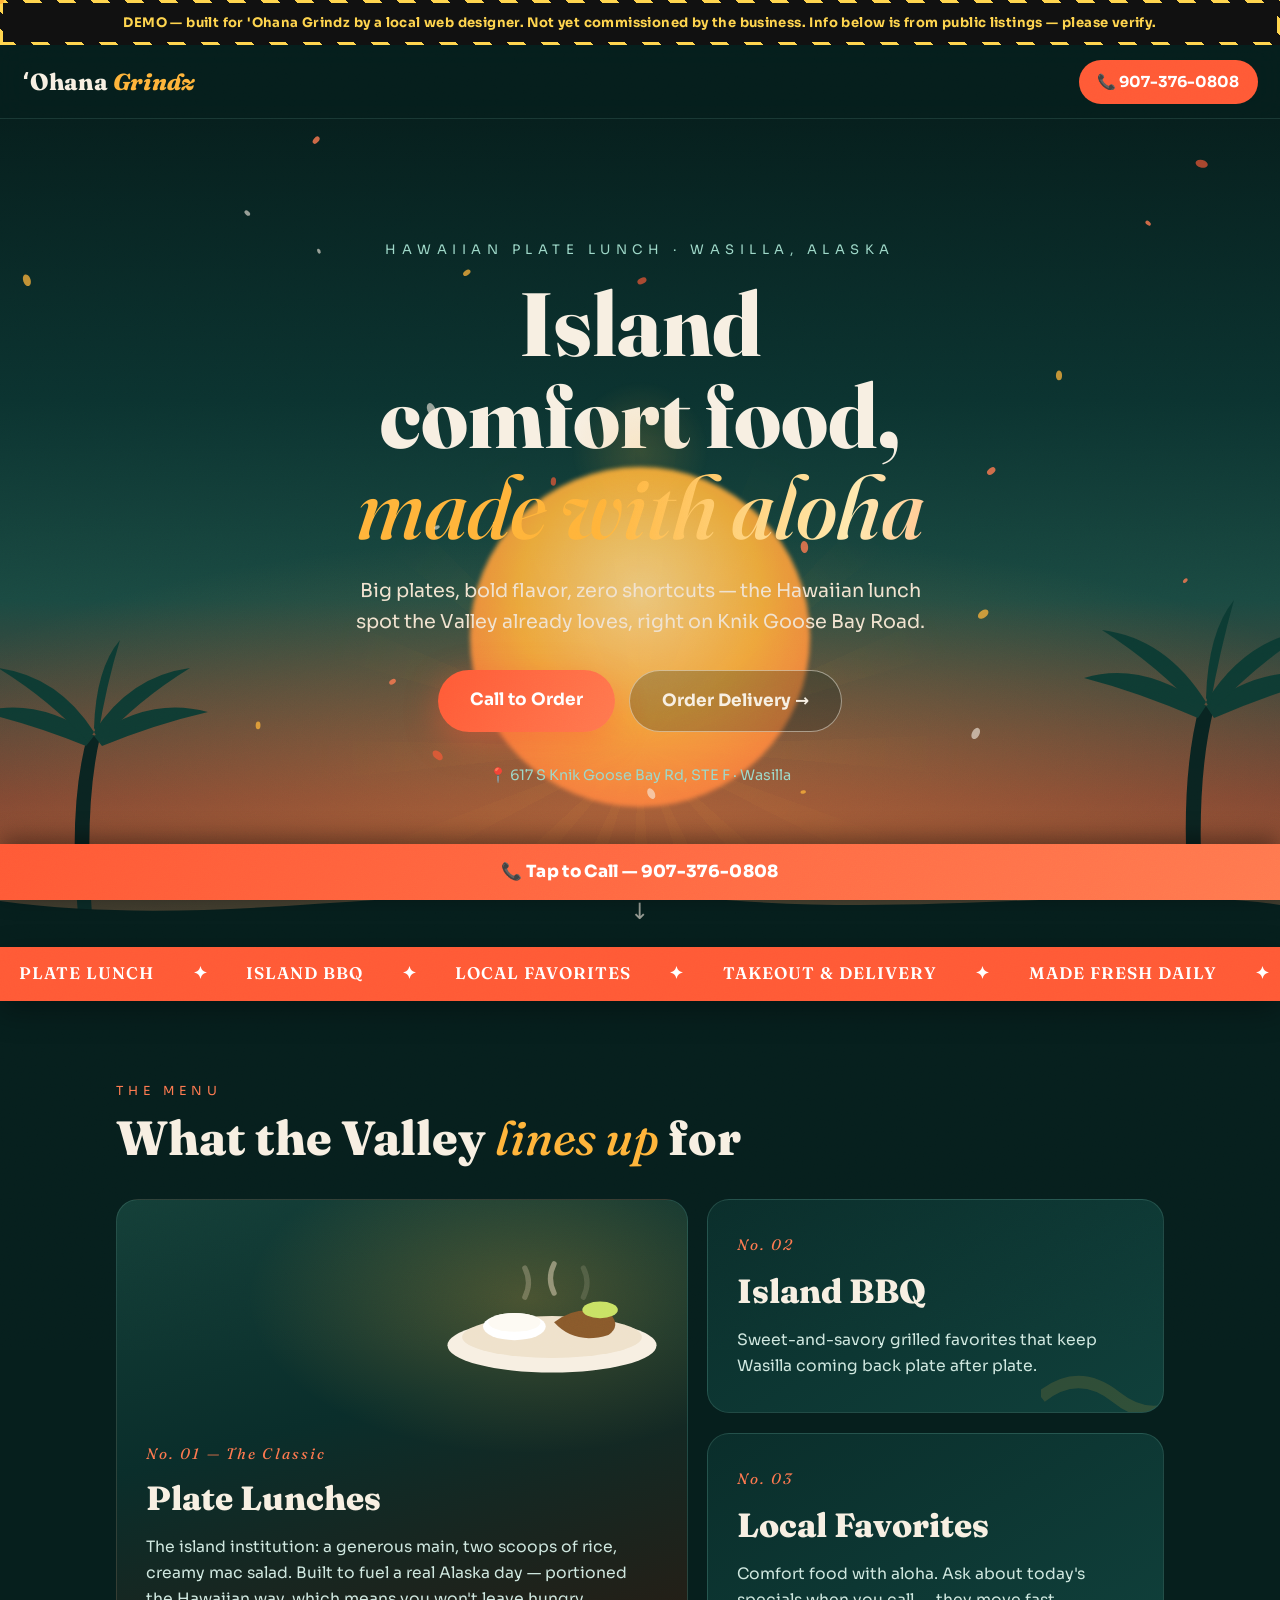
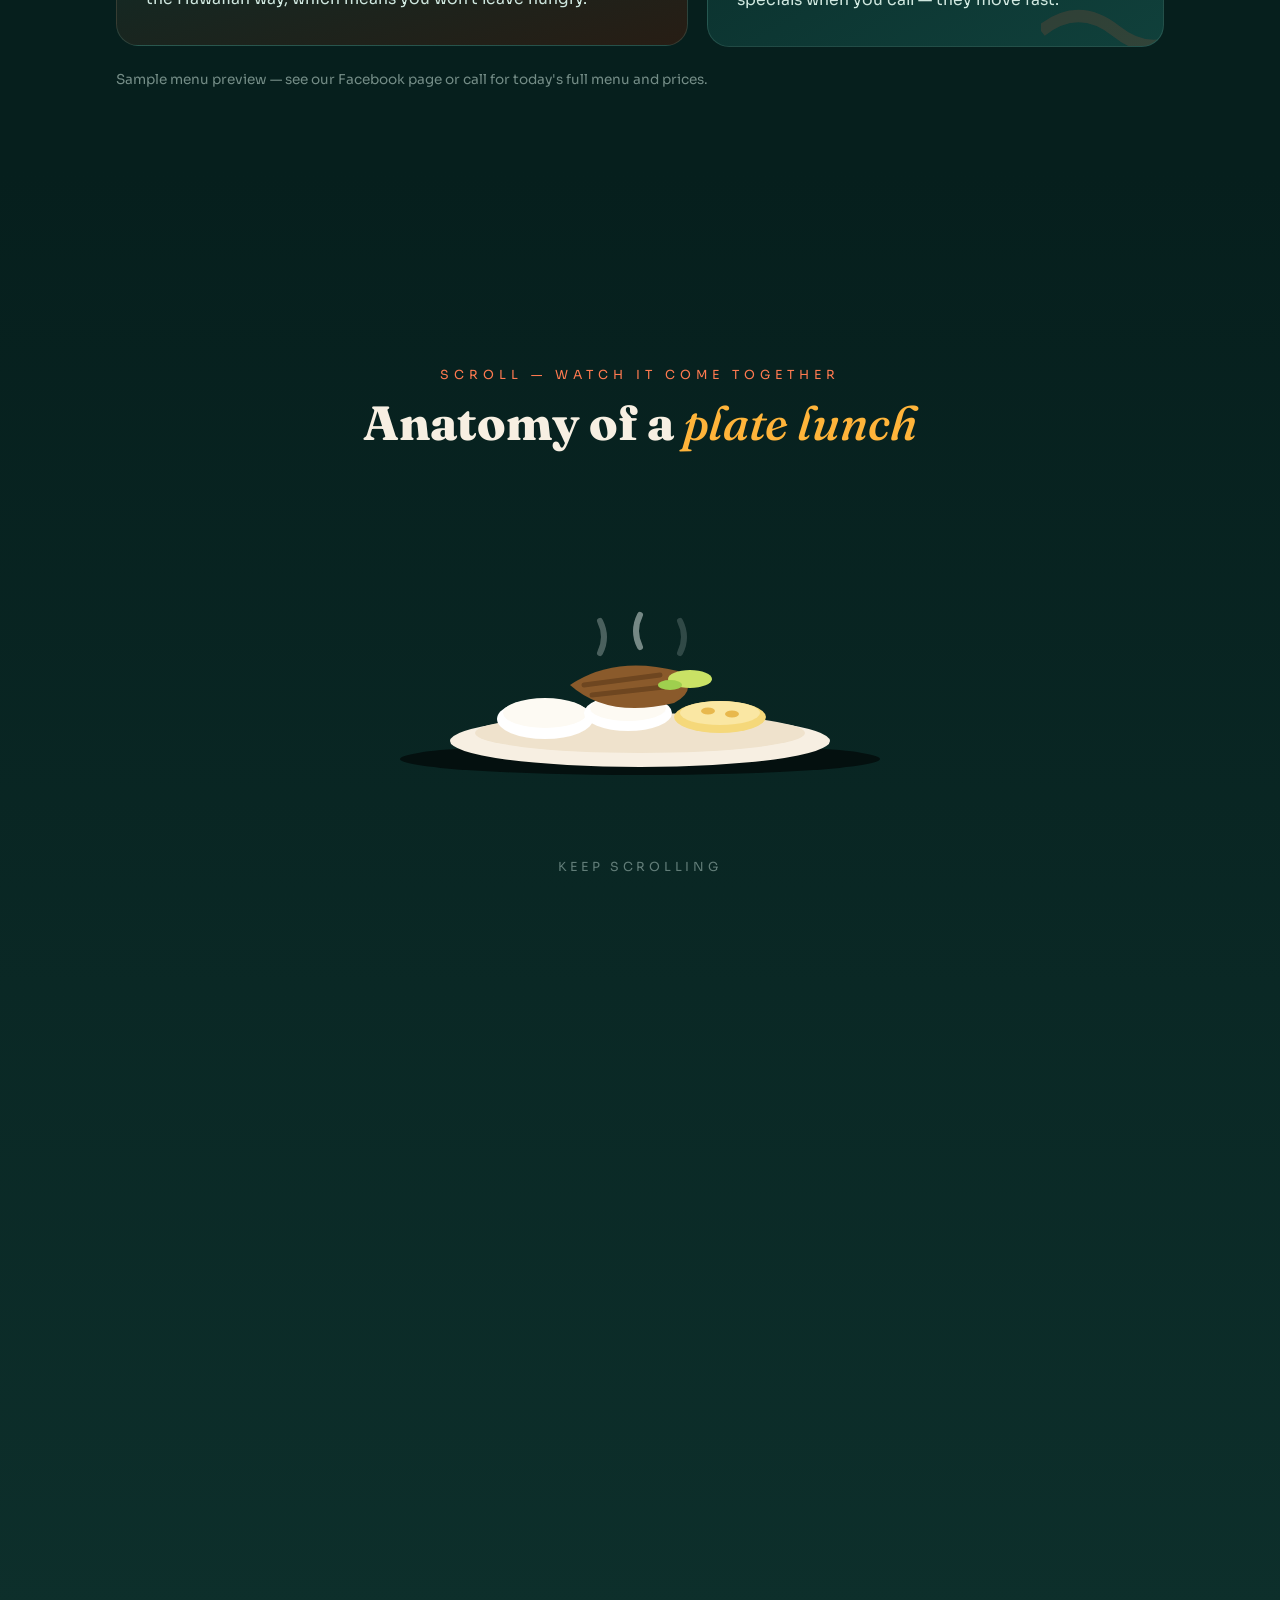
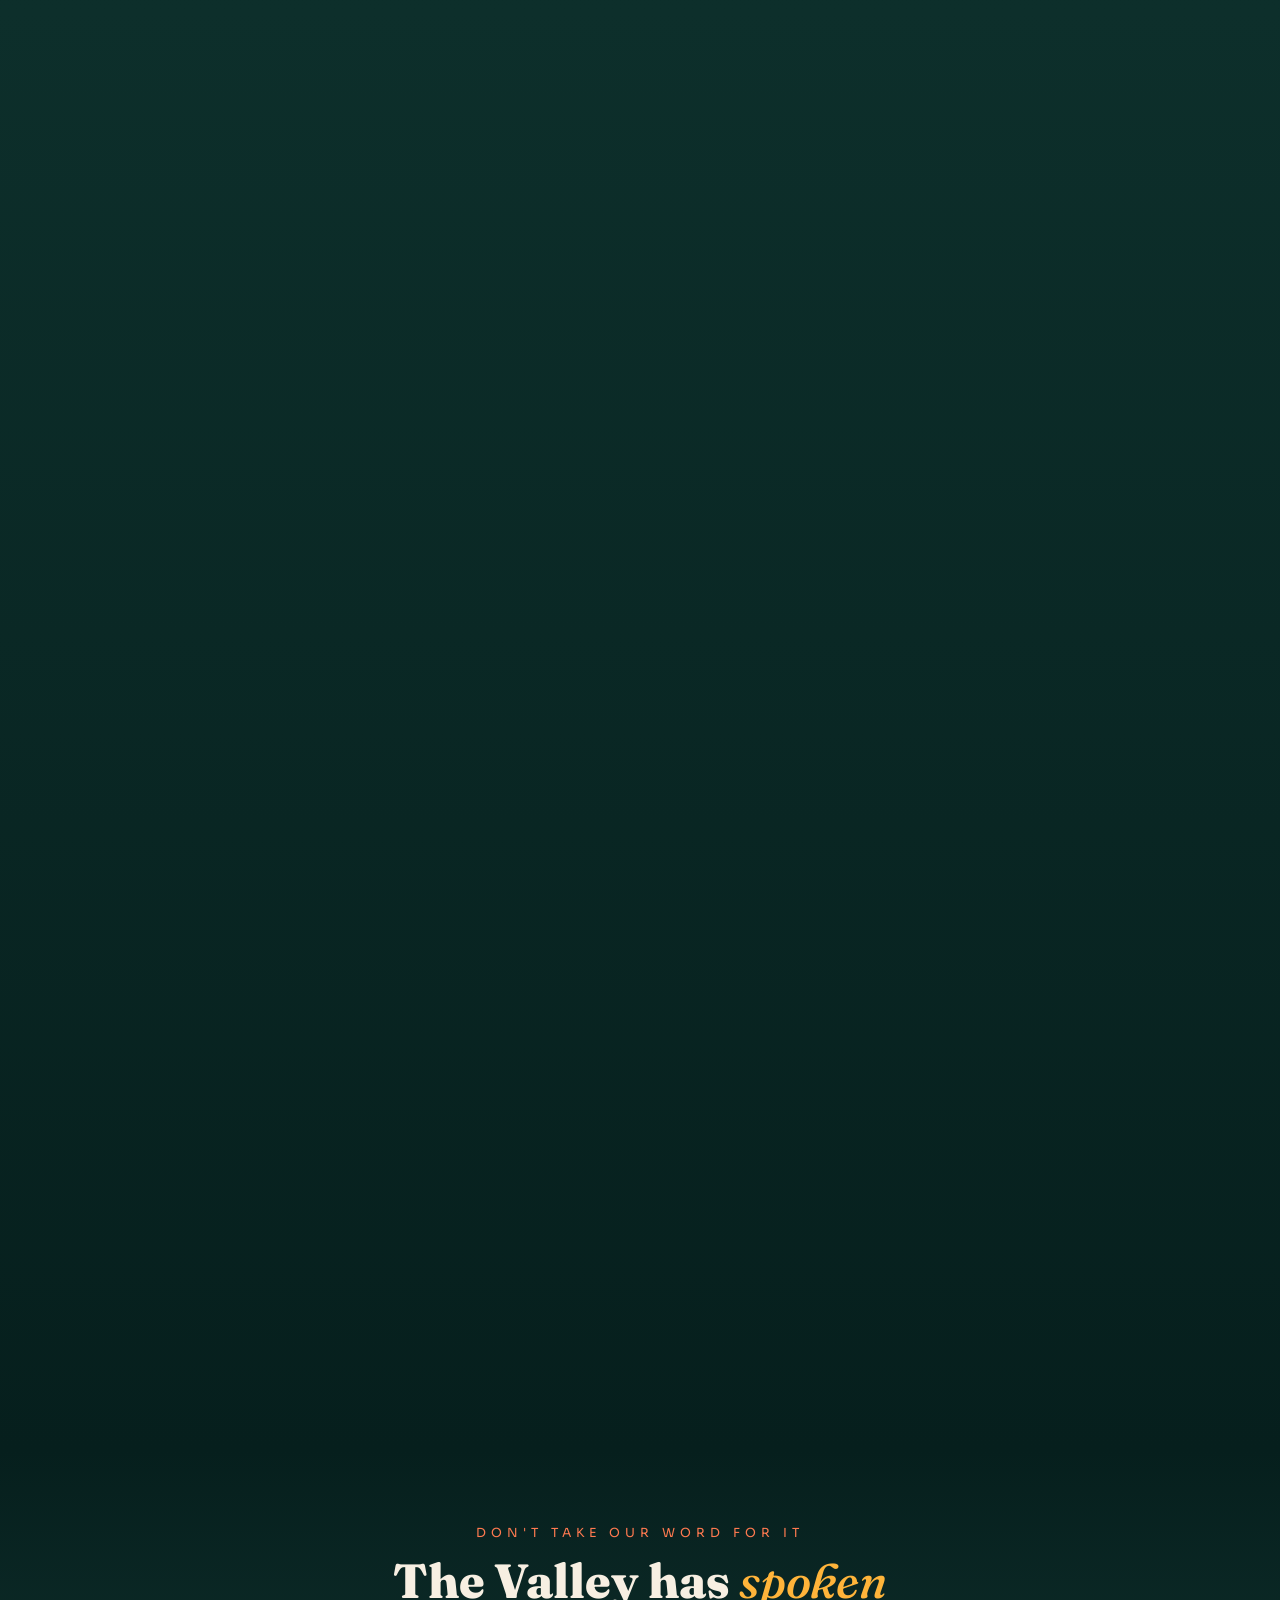
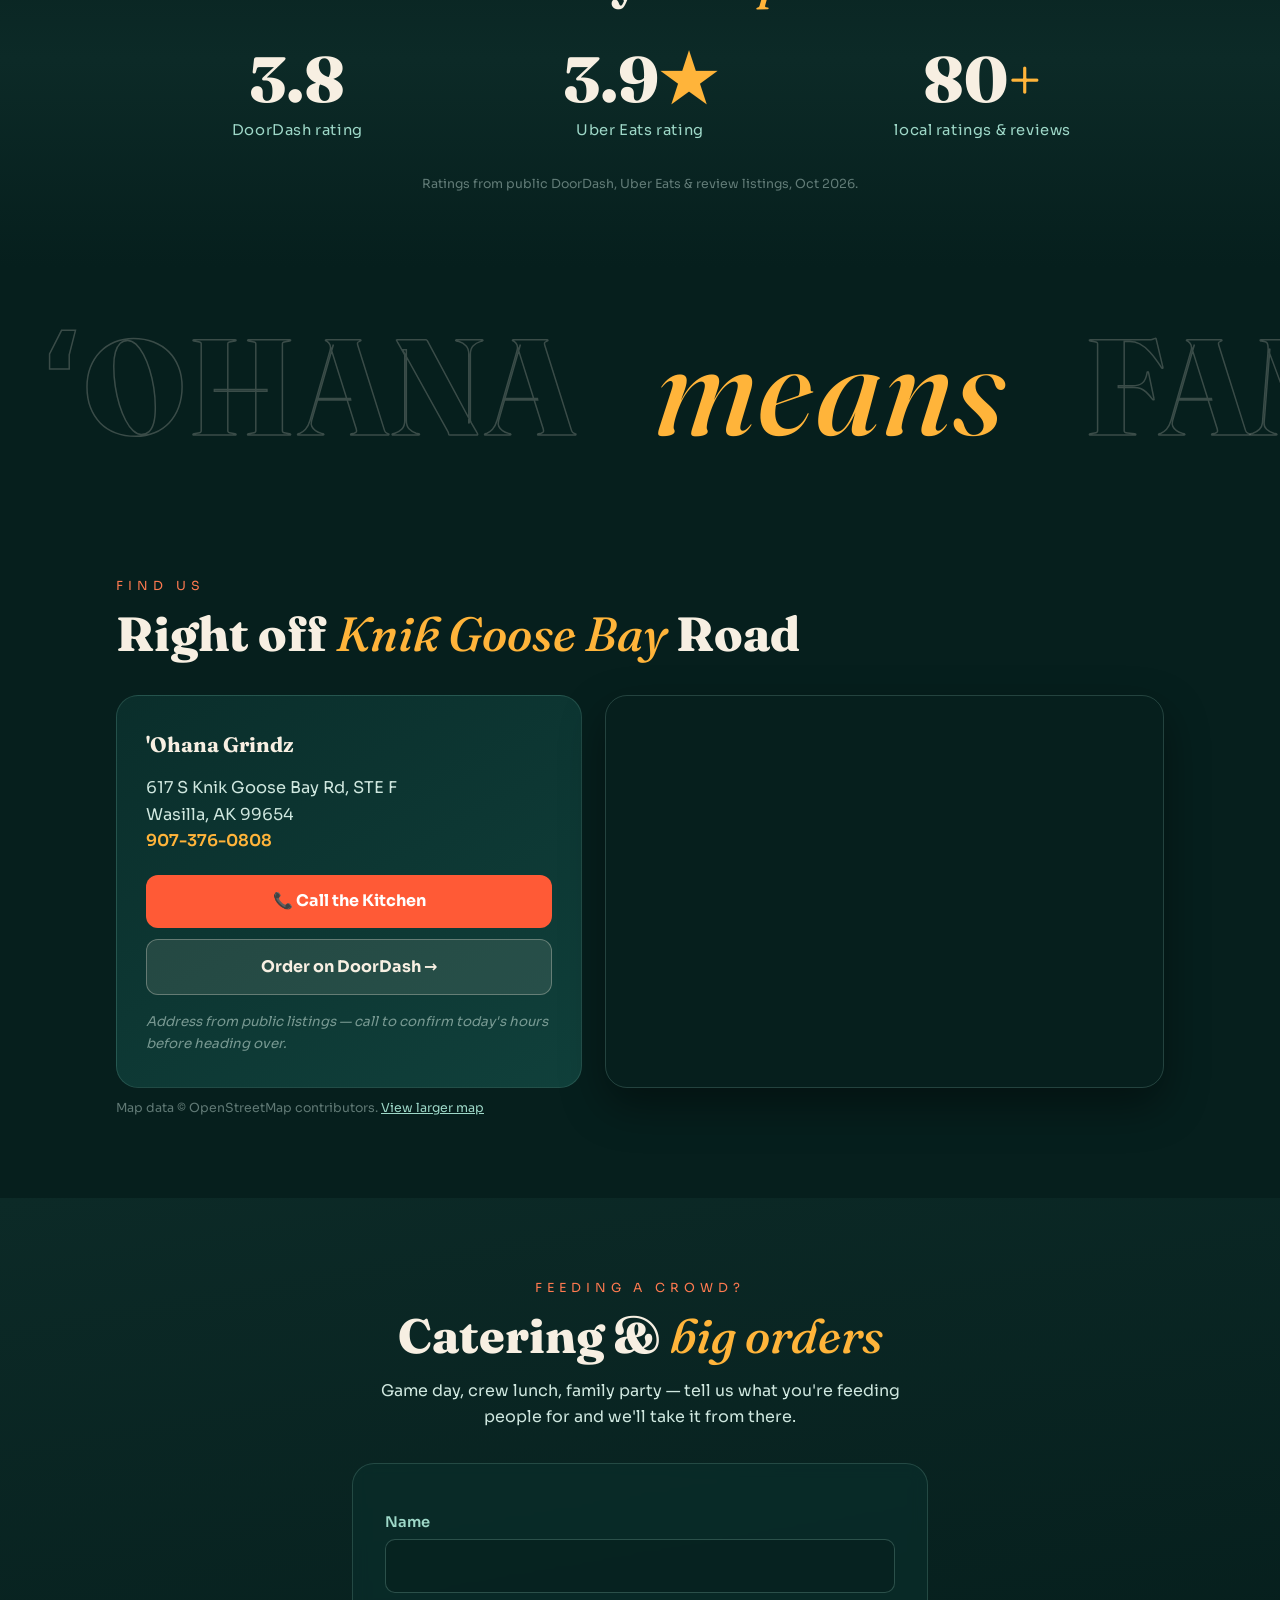
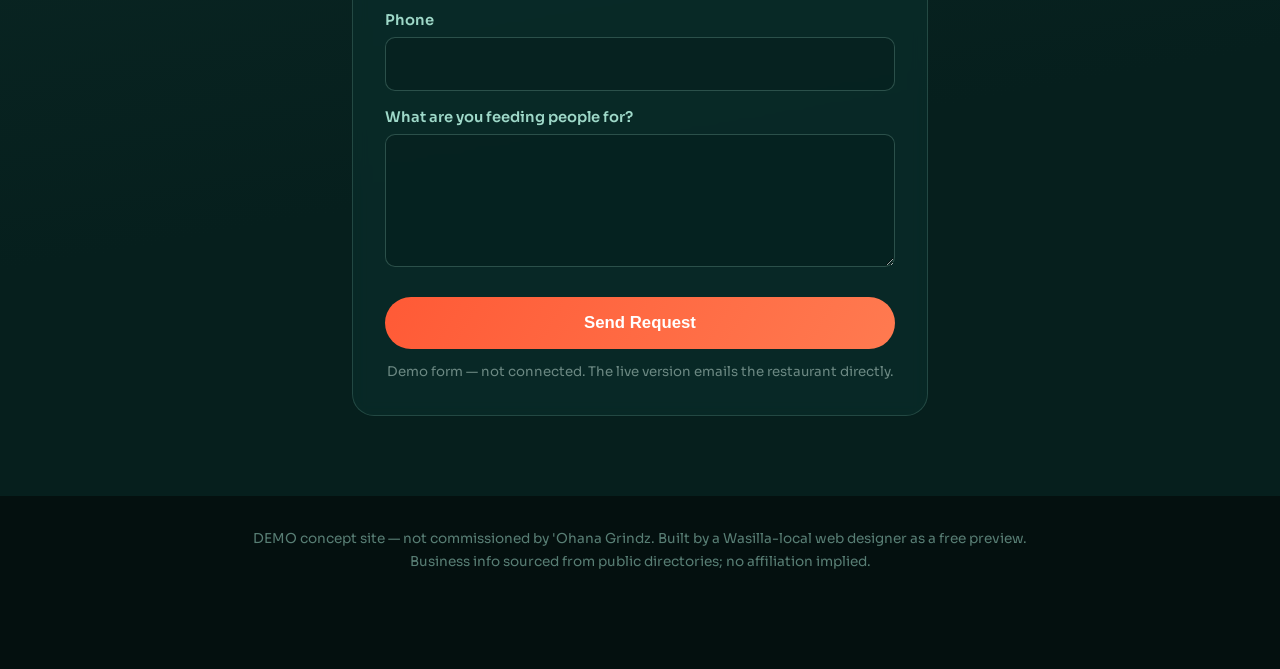
==== commit d18fc198: "a11y: restore hero visibility under prefers-reduced-motion The blanket '*{animation:none!important}'" ====
--- a/index.html
+++ b/index.html
@@ -19,7 +19,10 @@
 }
 *{margin:0;padding:0;box-sizing:border-box}
 html{scroll-behavior:smooth}
-@media (prefers-reduced-motion: reduce){html{scroll-behavior:auto}*{animation:none!important;transition:none!important}}
+@media (prefers-reduced-motion: reduce){html{scroll-behavior:auto}*{animation:none!important;transition:none!important}
+/* entrance animations are the only thing that makes these visible; with animation
+   disabled they would stay at opacity:0 and the hero would render blank. */
+.kicker,.hero h1,.hero .sub,.cta-row,.hero .pin,.reveal{opacity:1!important;transform:none!important}}
 body{font-family:var(--body);color:var(--mist);background:var(--abyss);line-height:1.65;overflow-x:hidden}
 ::selection{background:var(--coral);color:#fff}
 
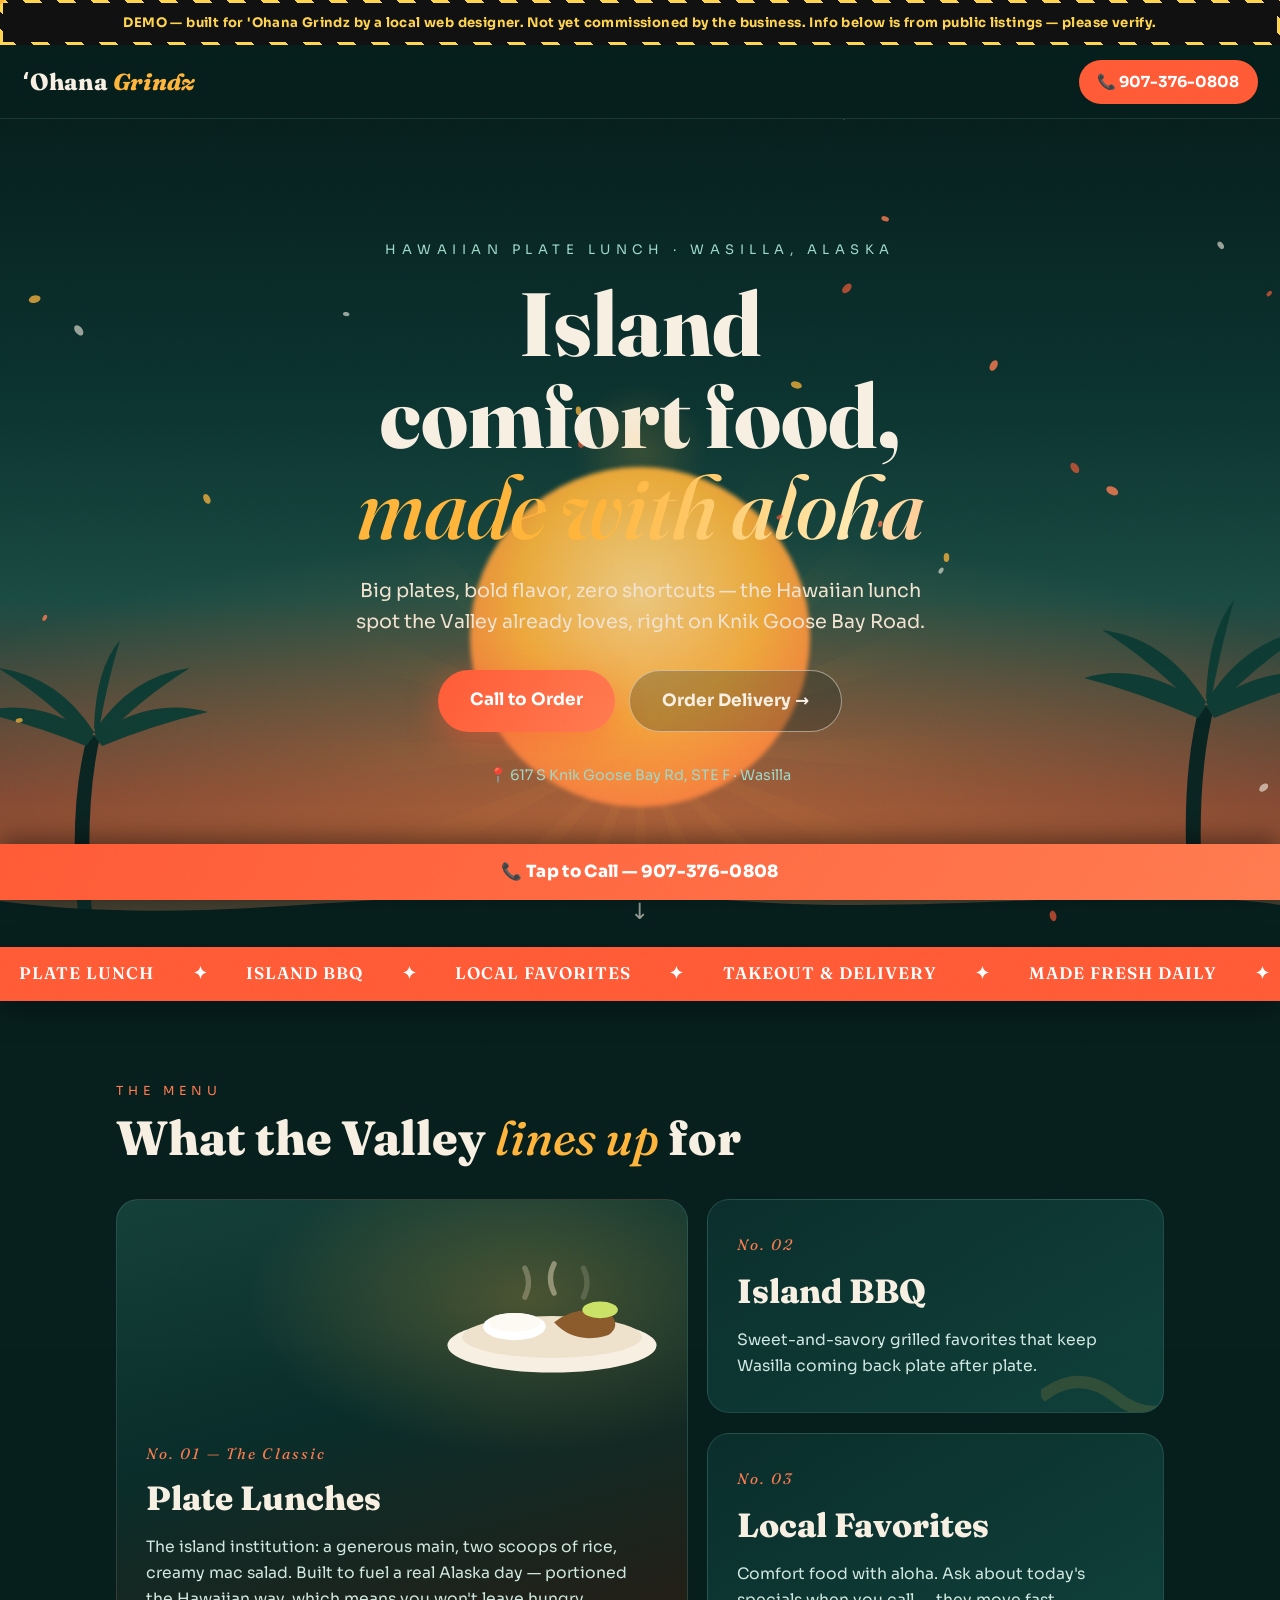
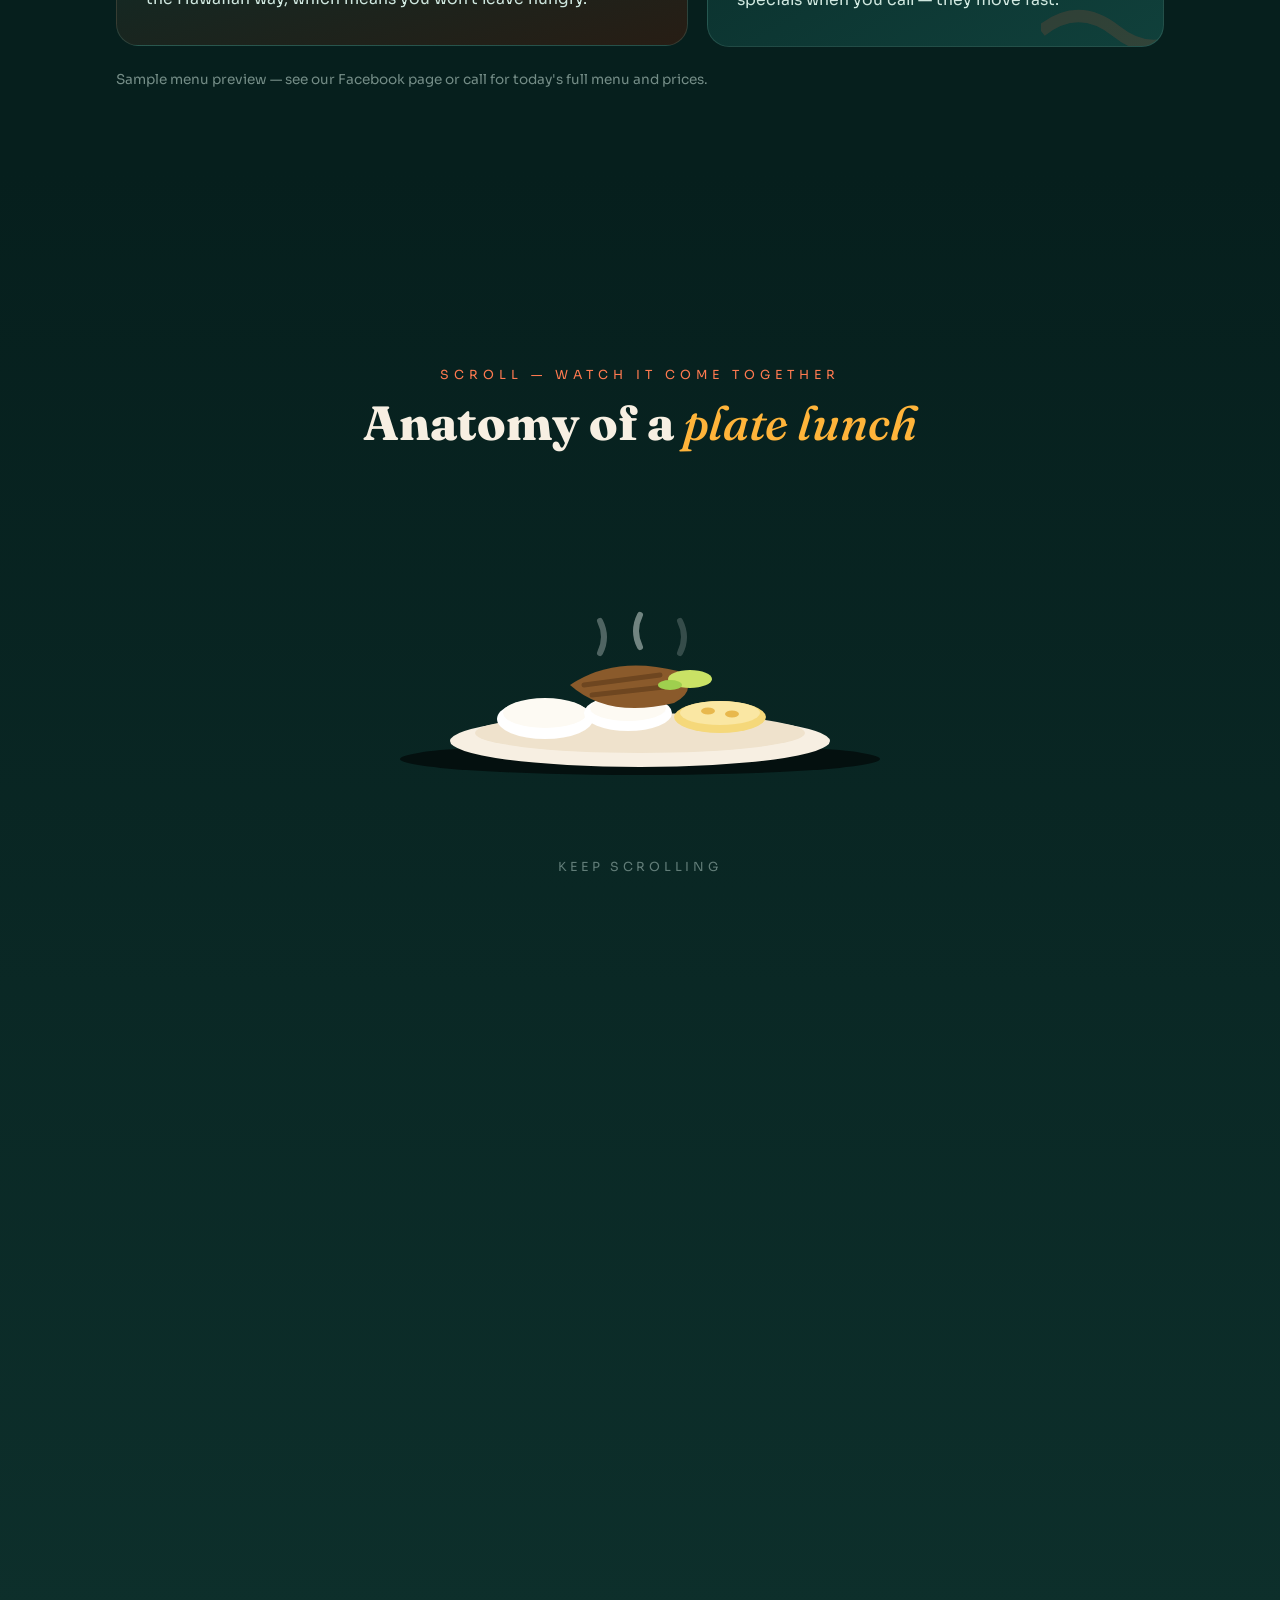
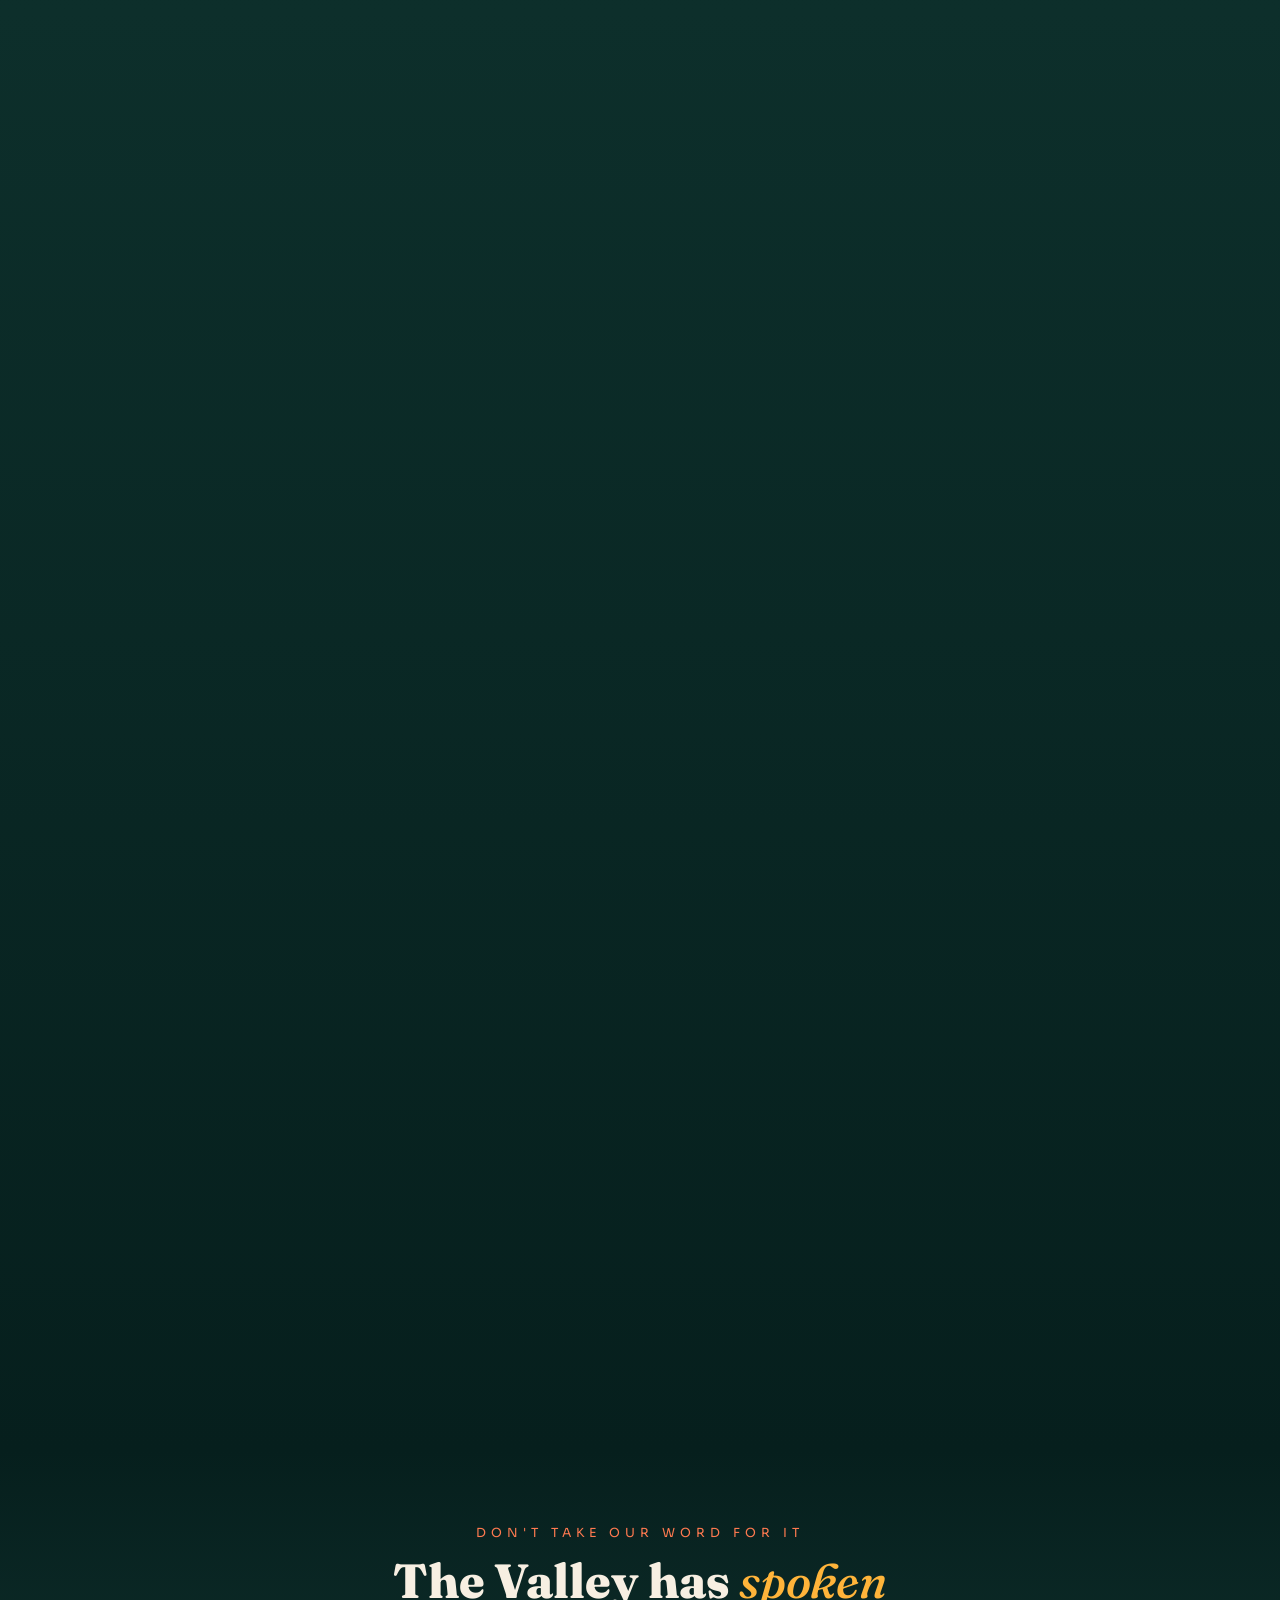
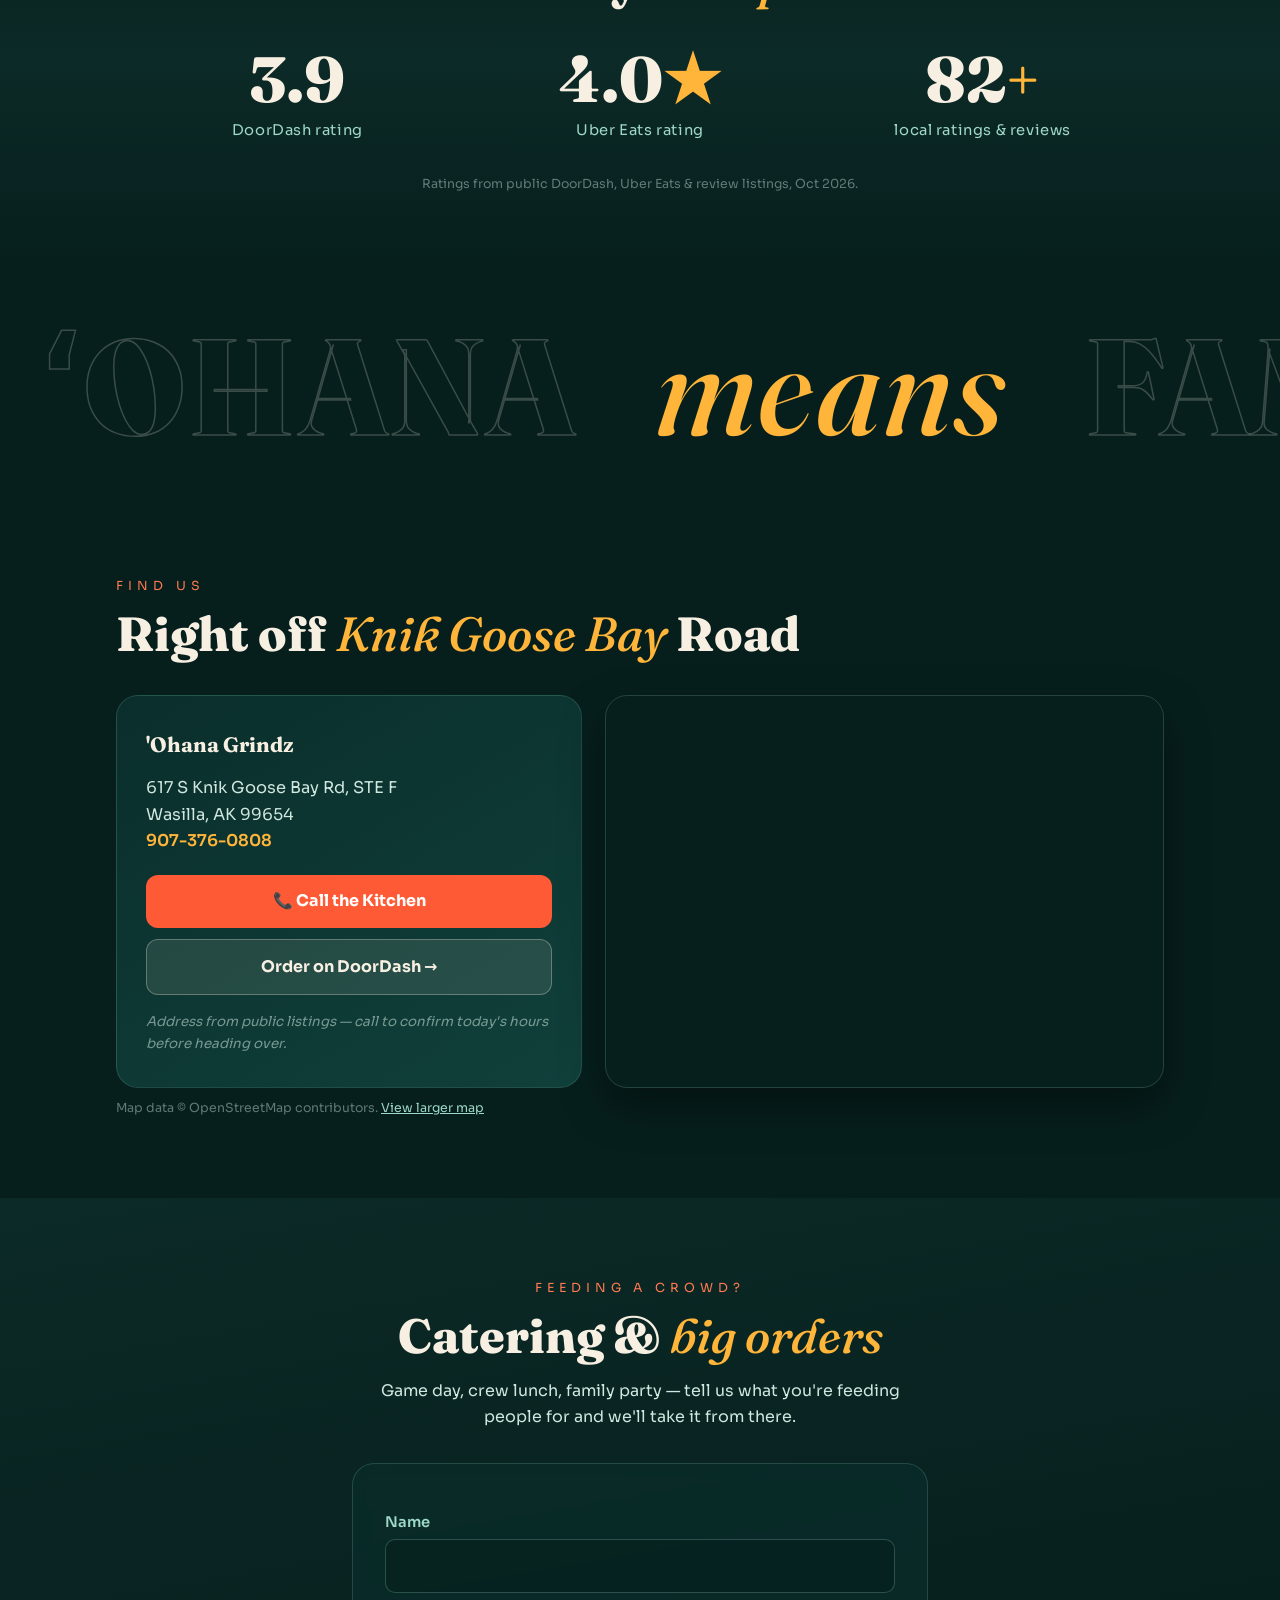
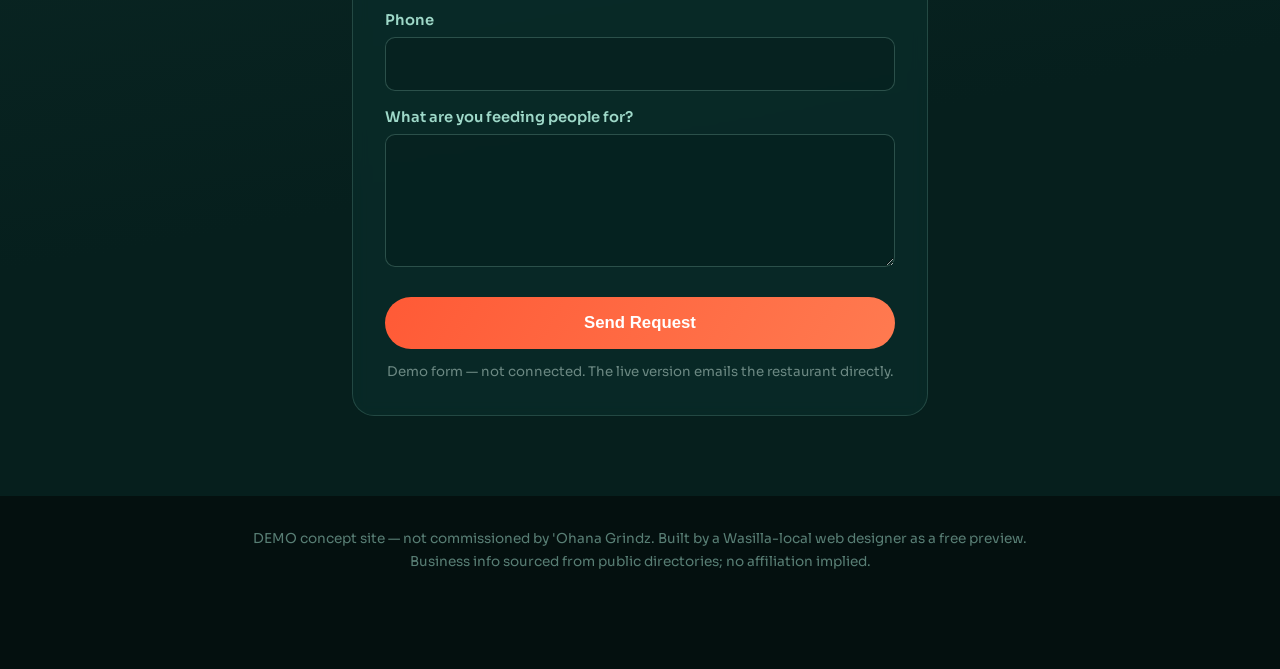
==== commit 432e571a: "Fix: hero address line sat under the fixed Tap-to-Call bar on phones At 390x844 the fixed .sticky-ca" ====
--- a/index.html
+++ b/index.html
@@ -12,6 +12,9 @@
 <link href="https://fonts.googleapis.com/css2?family=Fraunces:ital,opsz,wght@0,9..144,400;0,9..144,600;0,9..144,800;1,9..144,500&family=Sora:wght@400;600;700&display=swap" rel="stylesheet">
 <style>
 :root{
+  /* height of the fixed Tap-to-Call bar at the bottom of the viewport;
+     used to keep the first view's bottom 56px of content out from under it */
+  --callbar-h:56px;
   --abyss:#061f1d; --lagoon:#0a2e2b; --lagoon2:#10403b;
   --coral:#ff5a36; --coral-hot:#ff7a50; --mango:#ffb43a; --seafoam:#9ed8c8;
   --sand:#f7efe2; --ink:#12201e; --mist:#cfe7df;
@@ -202,6 +205,18 @@
   .find-grid{grid-template-columns:1fr}
   section{padding:3.4rem 1.1rem}
   .palm.left{left:-70px}.palm.right{right:-80px}
+  /* --- Tap-to-Call bar clearance (phones only) -------------------------
+     .sticky-call is position:fixed, so the bottom var(--callbar-h) of the
+     first view is covered by the bar and is not usable space. The hero is
+     taller than what is left, which pushed its last line - the address -
+     under the bar. Shorten the hero's reserved height by the bar, pull its
+     top padding in by the same amount (never tighter than 1rem) and tighten
+     the two gaps above the address line. Measured clearance at 390x844 is
+     then >=15px even with the webfonts unavailable (fallback metrics run
+     taller). Desktop layout, colours and animation are untouched. */
+  .hero{min-height:calc(92vh - var(--callbar-h));padding-top:max(1rem,calc(4.5rem - var(--callbar-h)))}
+  .hero .sub{margin-bottom:1.4rem}
+  .hero .pin{margin-top:.8rem}
 }
 </style>
 </head>
@@ -214,7 +229,7 @@
 
 <header>
   <div class="logo">&#699;Ohana <em>Grindz</em></div>
-  <!-- JUAN: verify phone with owner before commissioning -->
+  <!-- TODO (studio): verify phone with owner before commissioning -->
   <a class="call-top" href="tel:+19073760808">📞 907-376-0808</a>
 </header>
 
@@ -303,7 +318,7 @@
     </div>
   </div>
   <p class="menu-note reveal">Sample menu preview — see our Facebook page or call for today's full menu and prices.</p>
-  <!-- JUAN: confirm menu categories with owner — kept generic on purpose; ratings claims below sourced from public DoorDash/UberEats listings -->
+  <!-- TODO (studio): confirm menu categories with owner — kept generic on purpose; ratings claims below sourced from public DoorDash/UberEats listings -->
 </section>
 
 <div class="story" aria-label="How a plate lunch comes together">
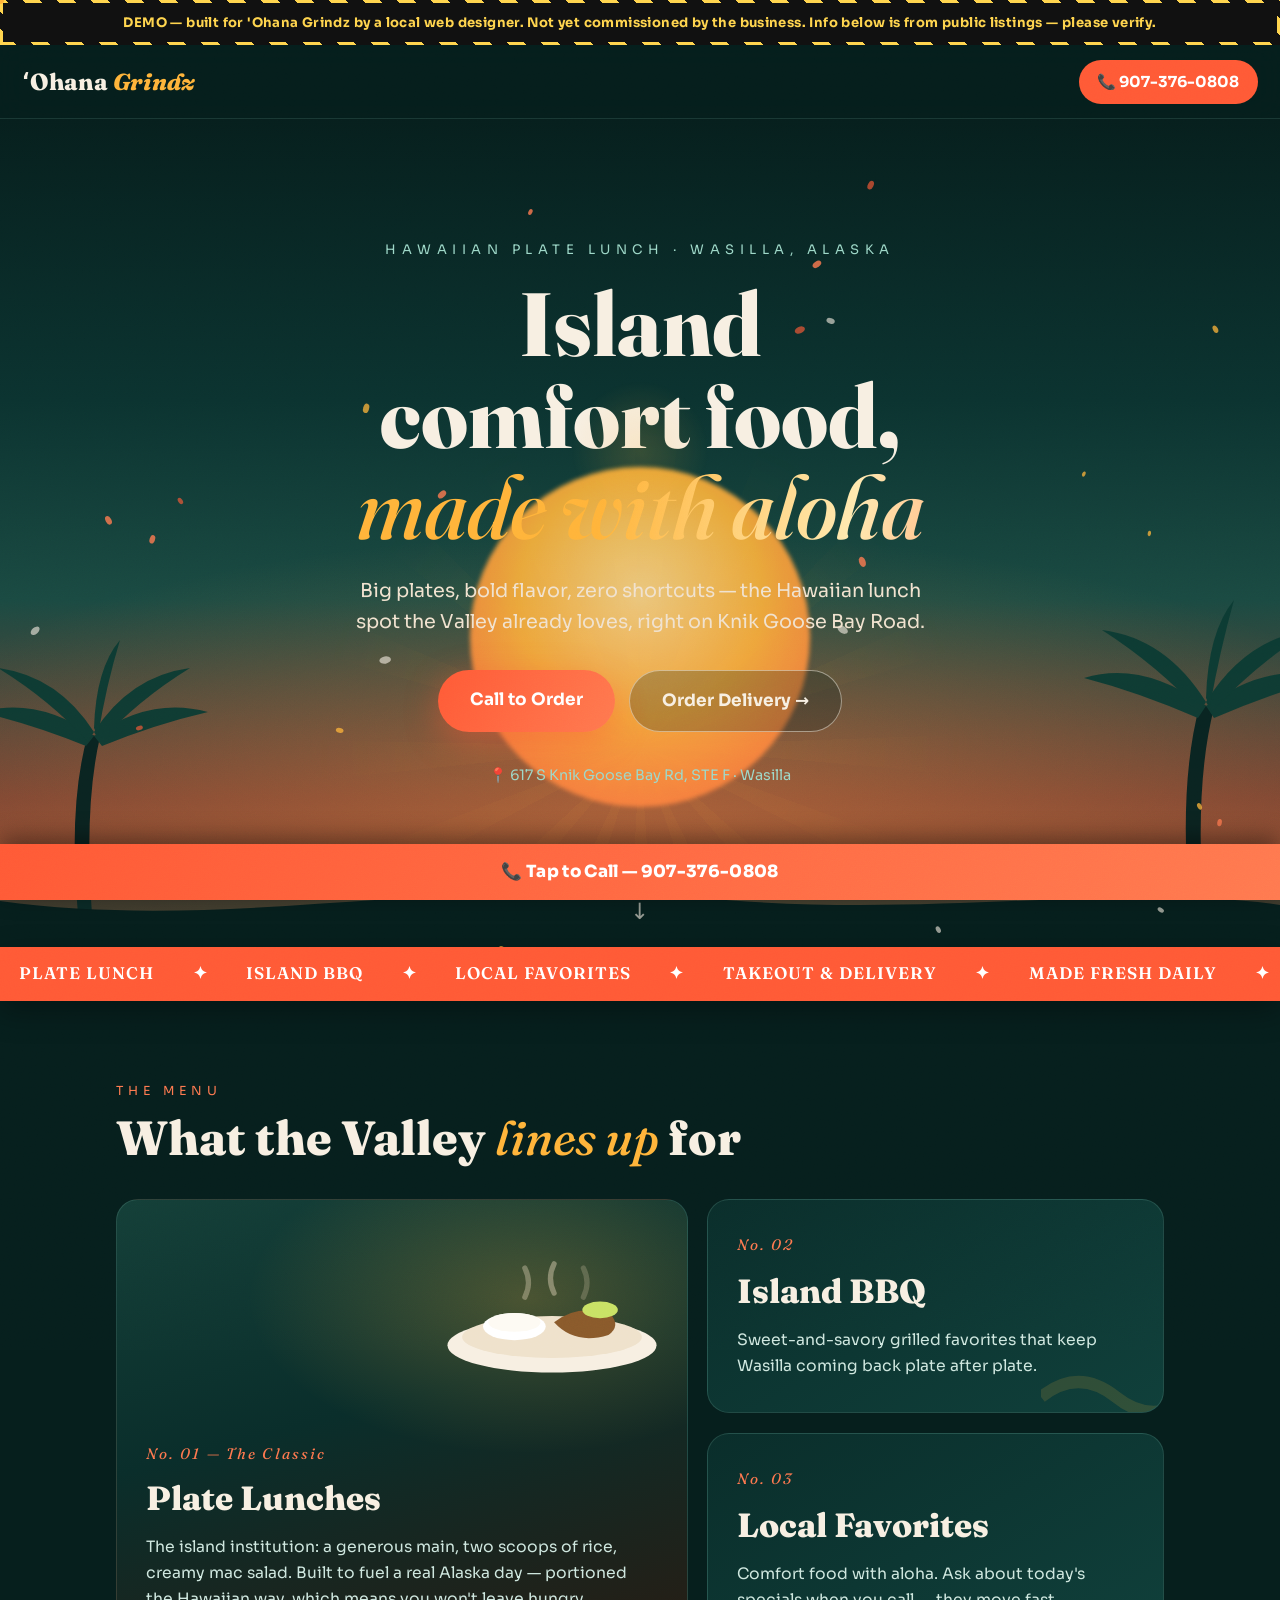
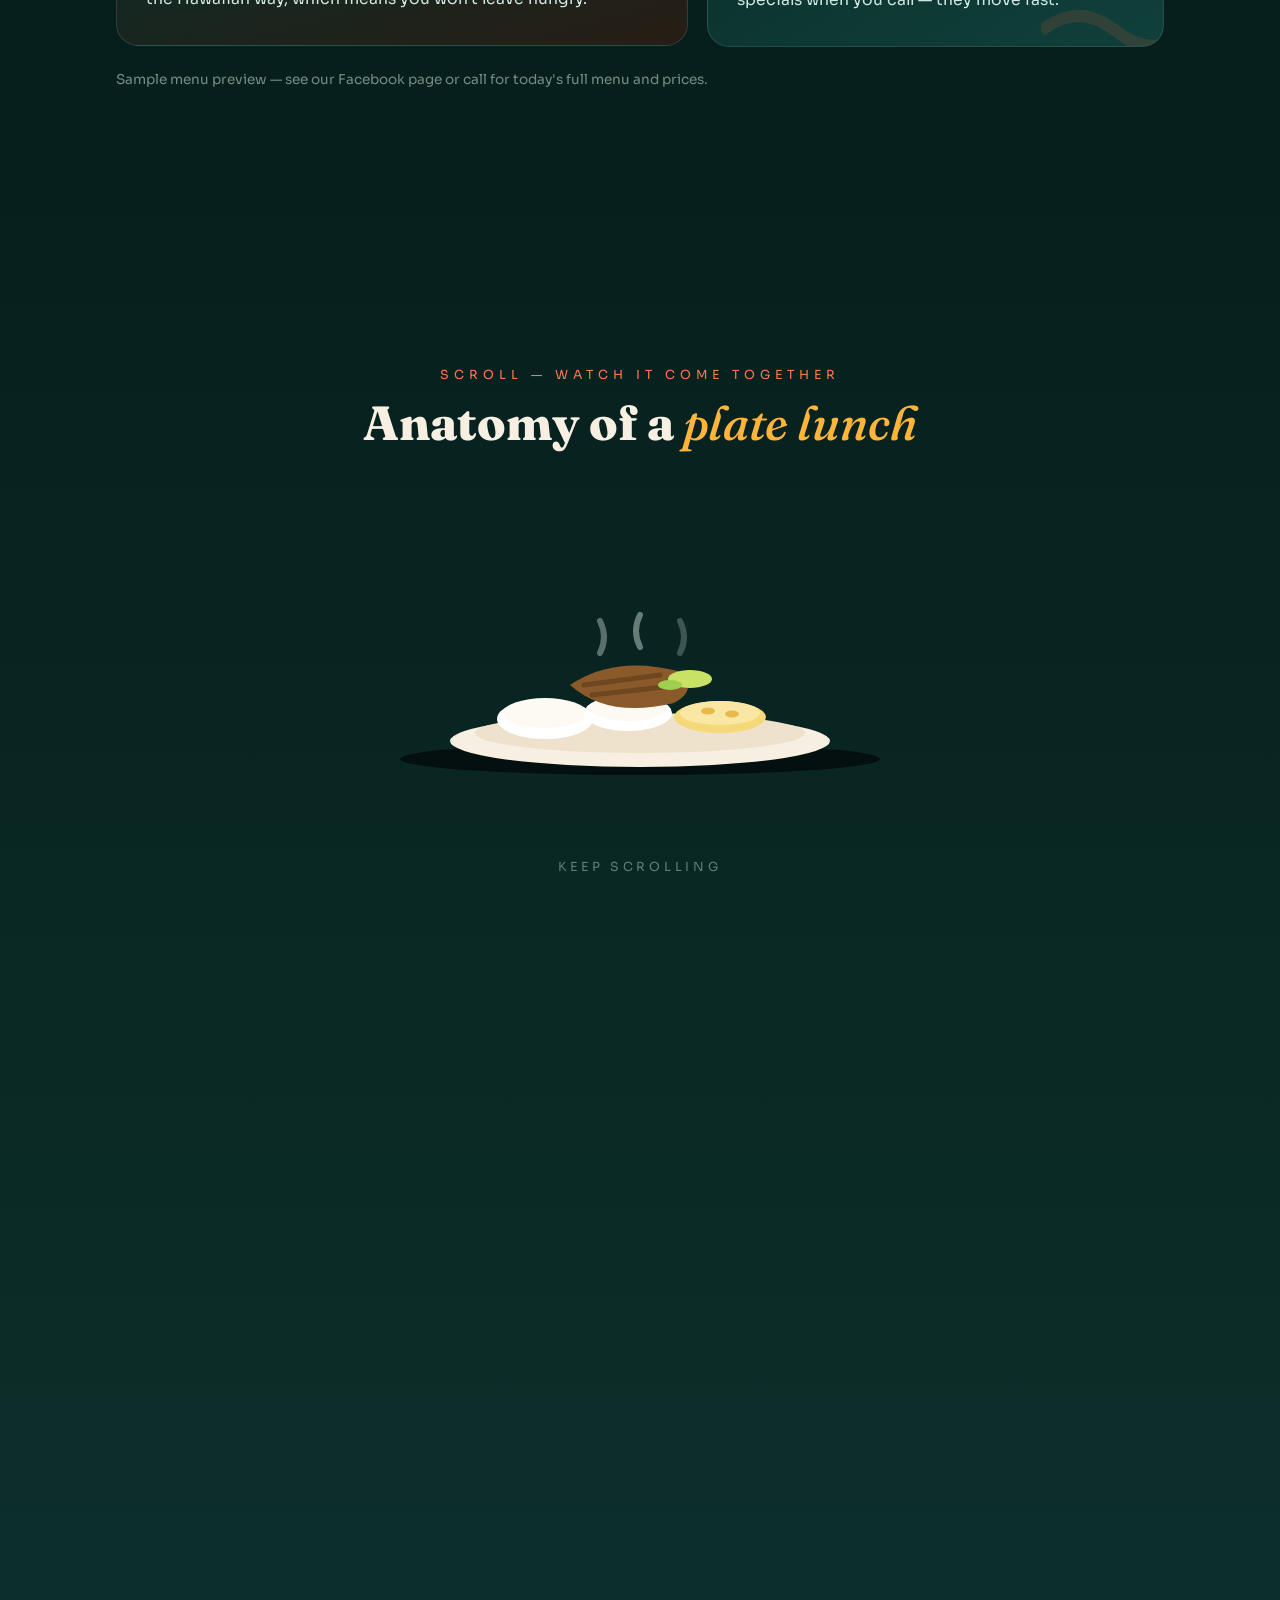
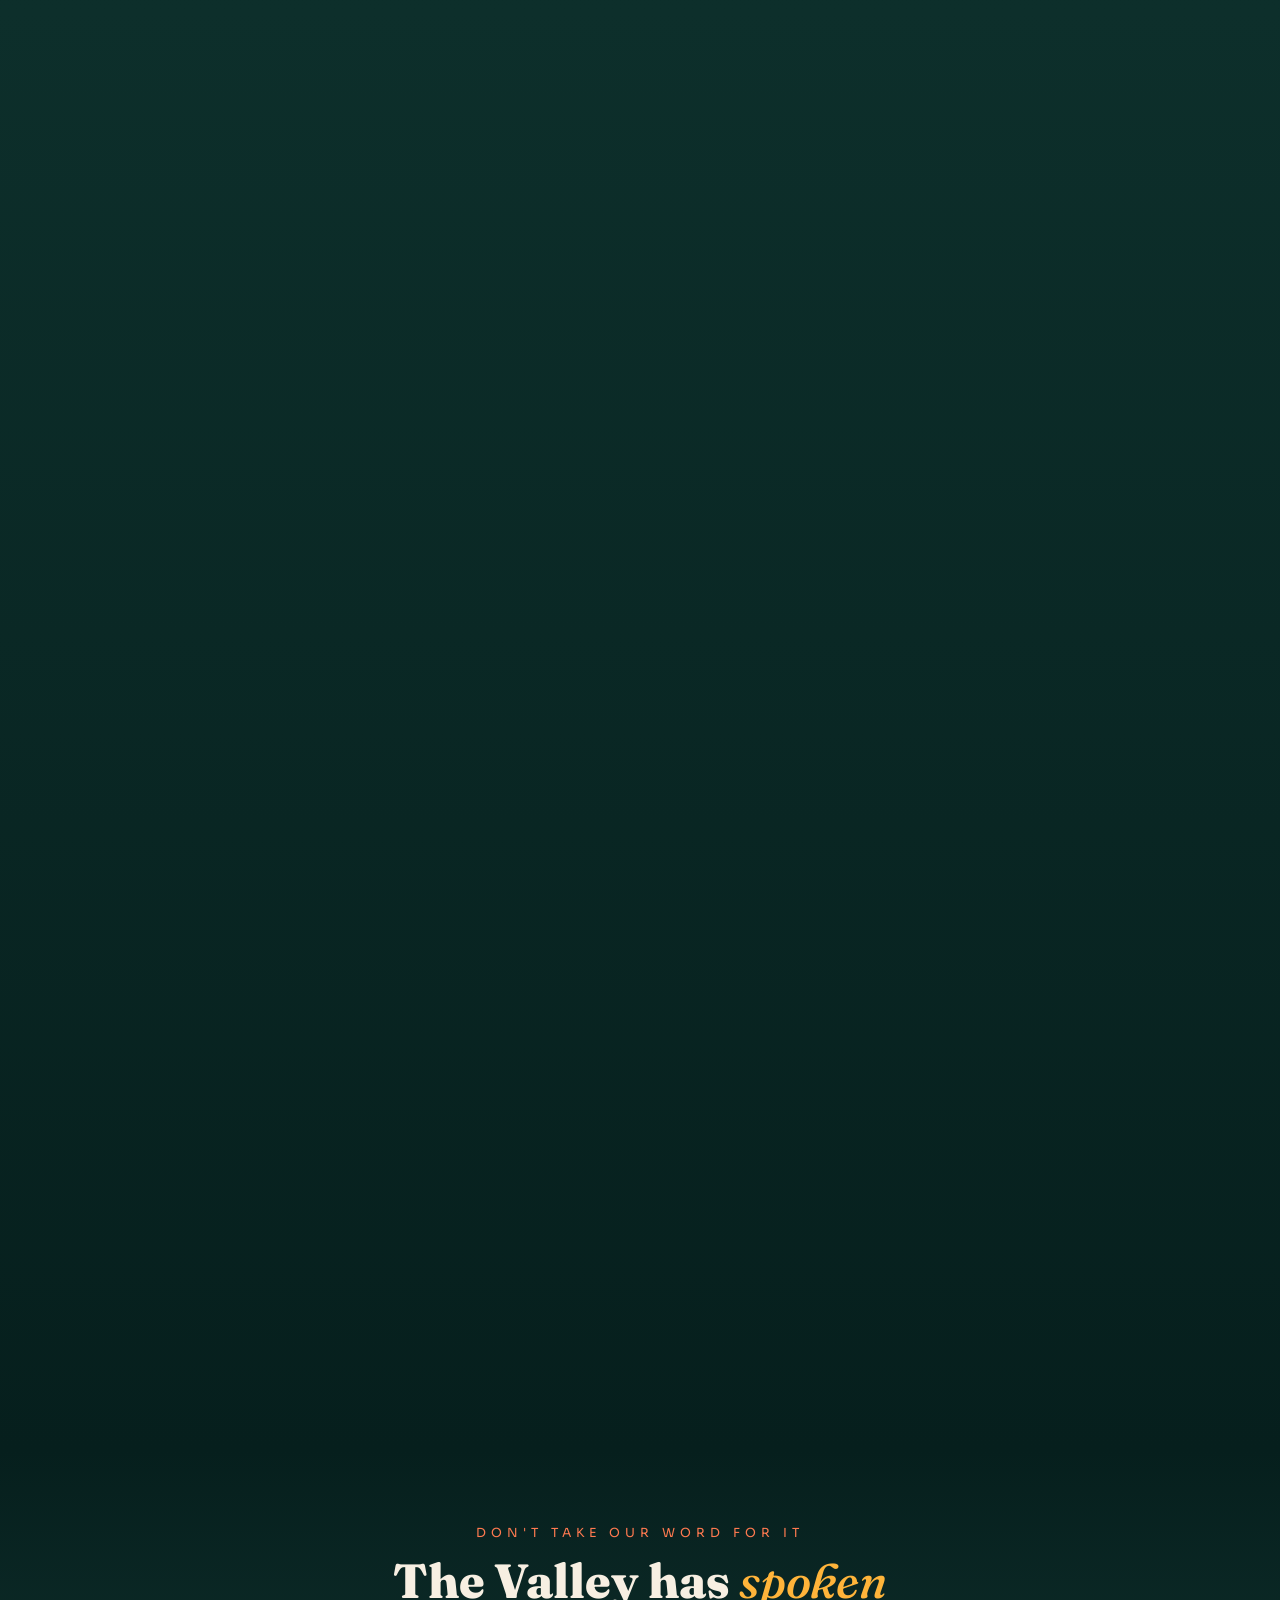
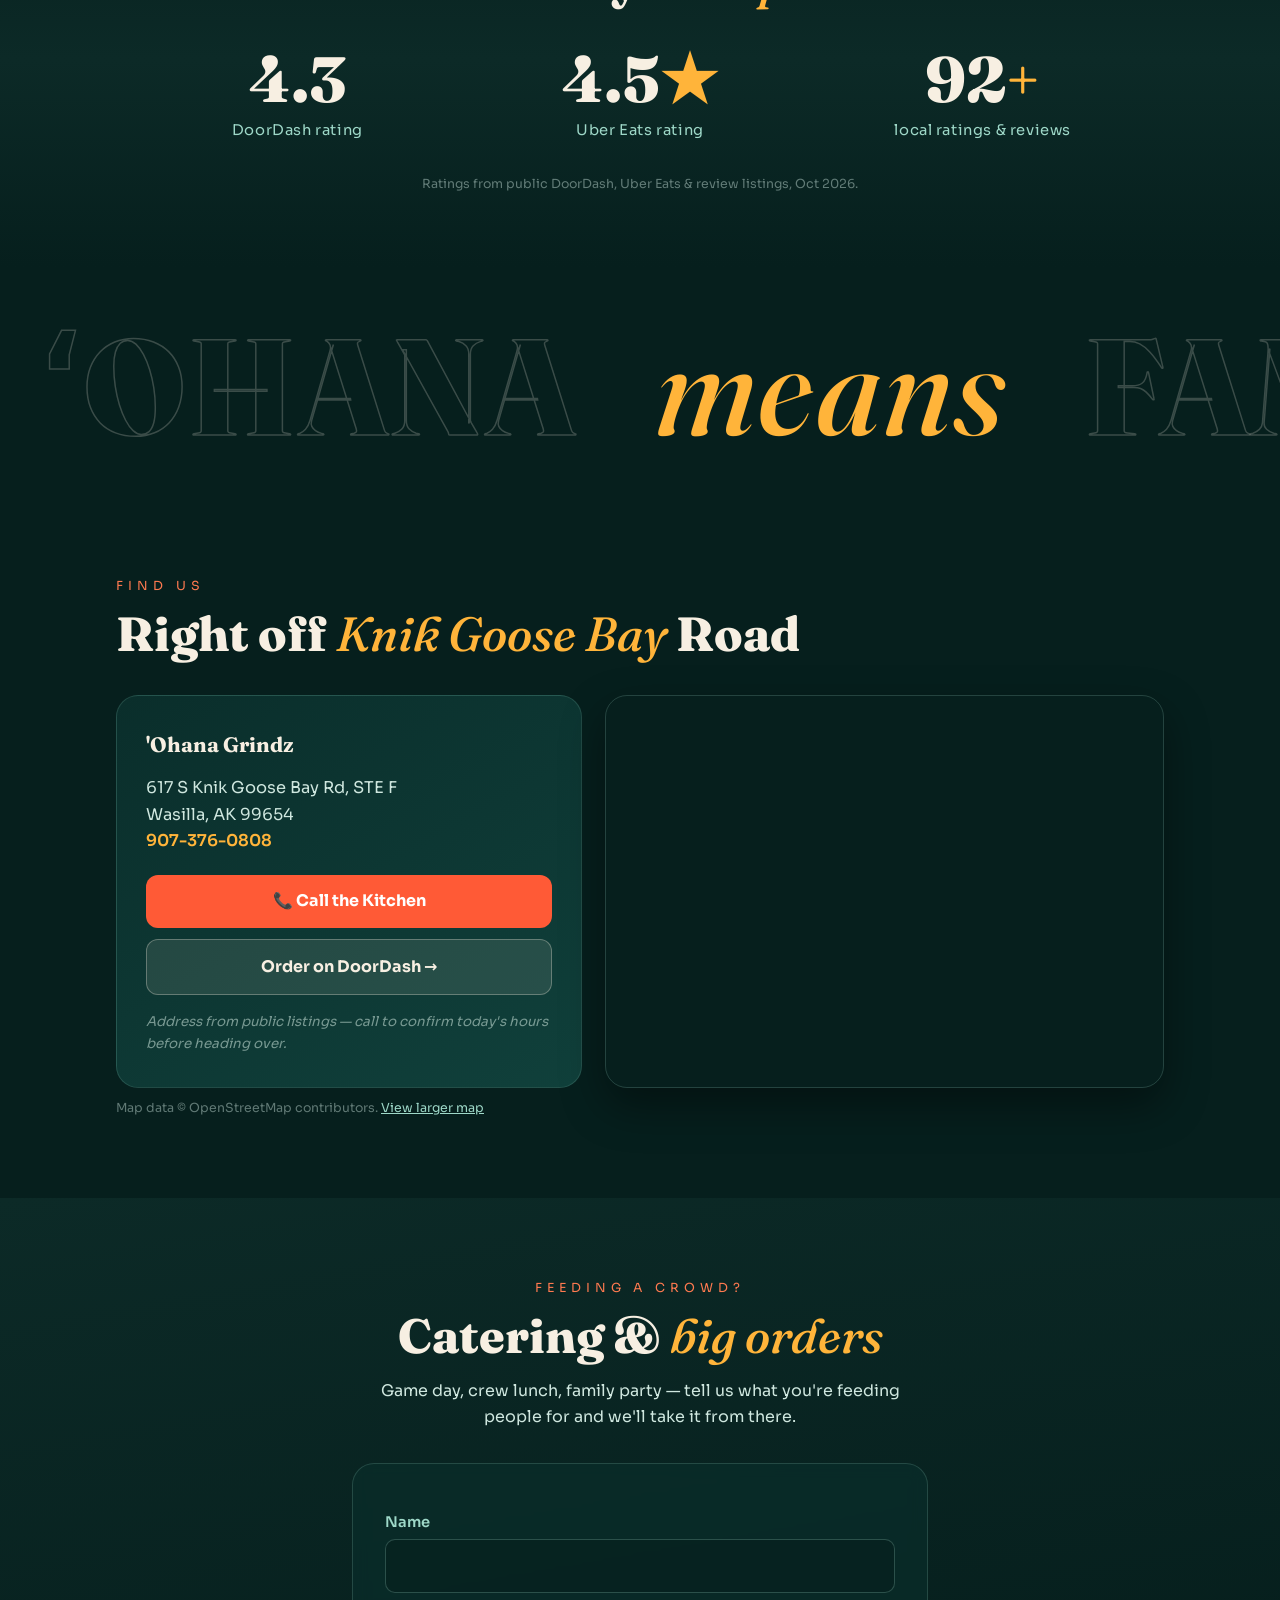
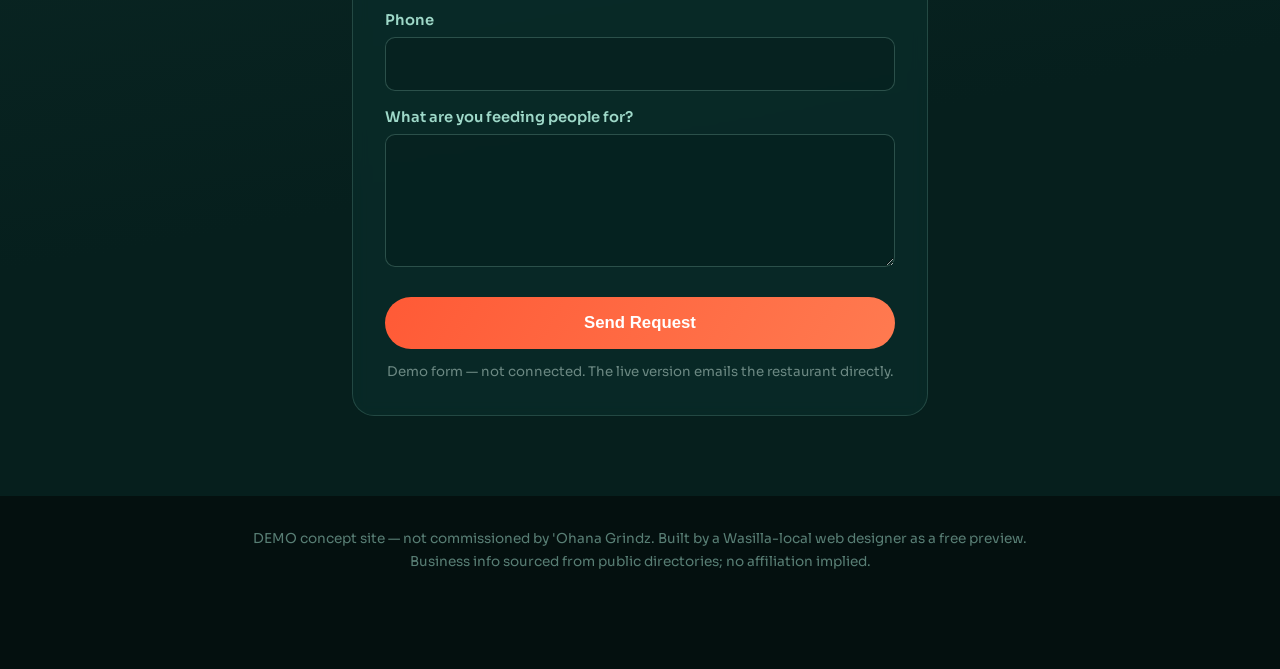
==== commit a5b94266: "stop serving internal studio TODOs in public bytes (notes moved to revenue/web_agency/demos/_interna" ====
--- a/index.html
+++ b/index.html
@@ -229,7 +229,6 @@
 
 <header>
   <div class="logo">&#699;Ohana <em>Grindz</em></div>
-  <!-- TODO (studio): verify phone with owner before commissioning -->
   <a class="call-top" href="tel:+19073760808">📞 907-376-0808</a>
 </header>
 
@@ -318,7 +317,6 @@
     </div>
   </div>
   <p class="menu-note reveal">Sample menu preview — see our Facebook page or call for today's full menu and prices.</p>
-  <!-- TODO (studio): confirm menu categories with owner — kept generic on purpose; ratings claims below sourced from public DoorDash/UberEats listings -->
 </section>
 
 <div class="story" aria-label="How a plate lunch comes together">
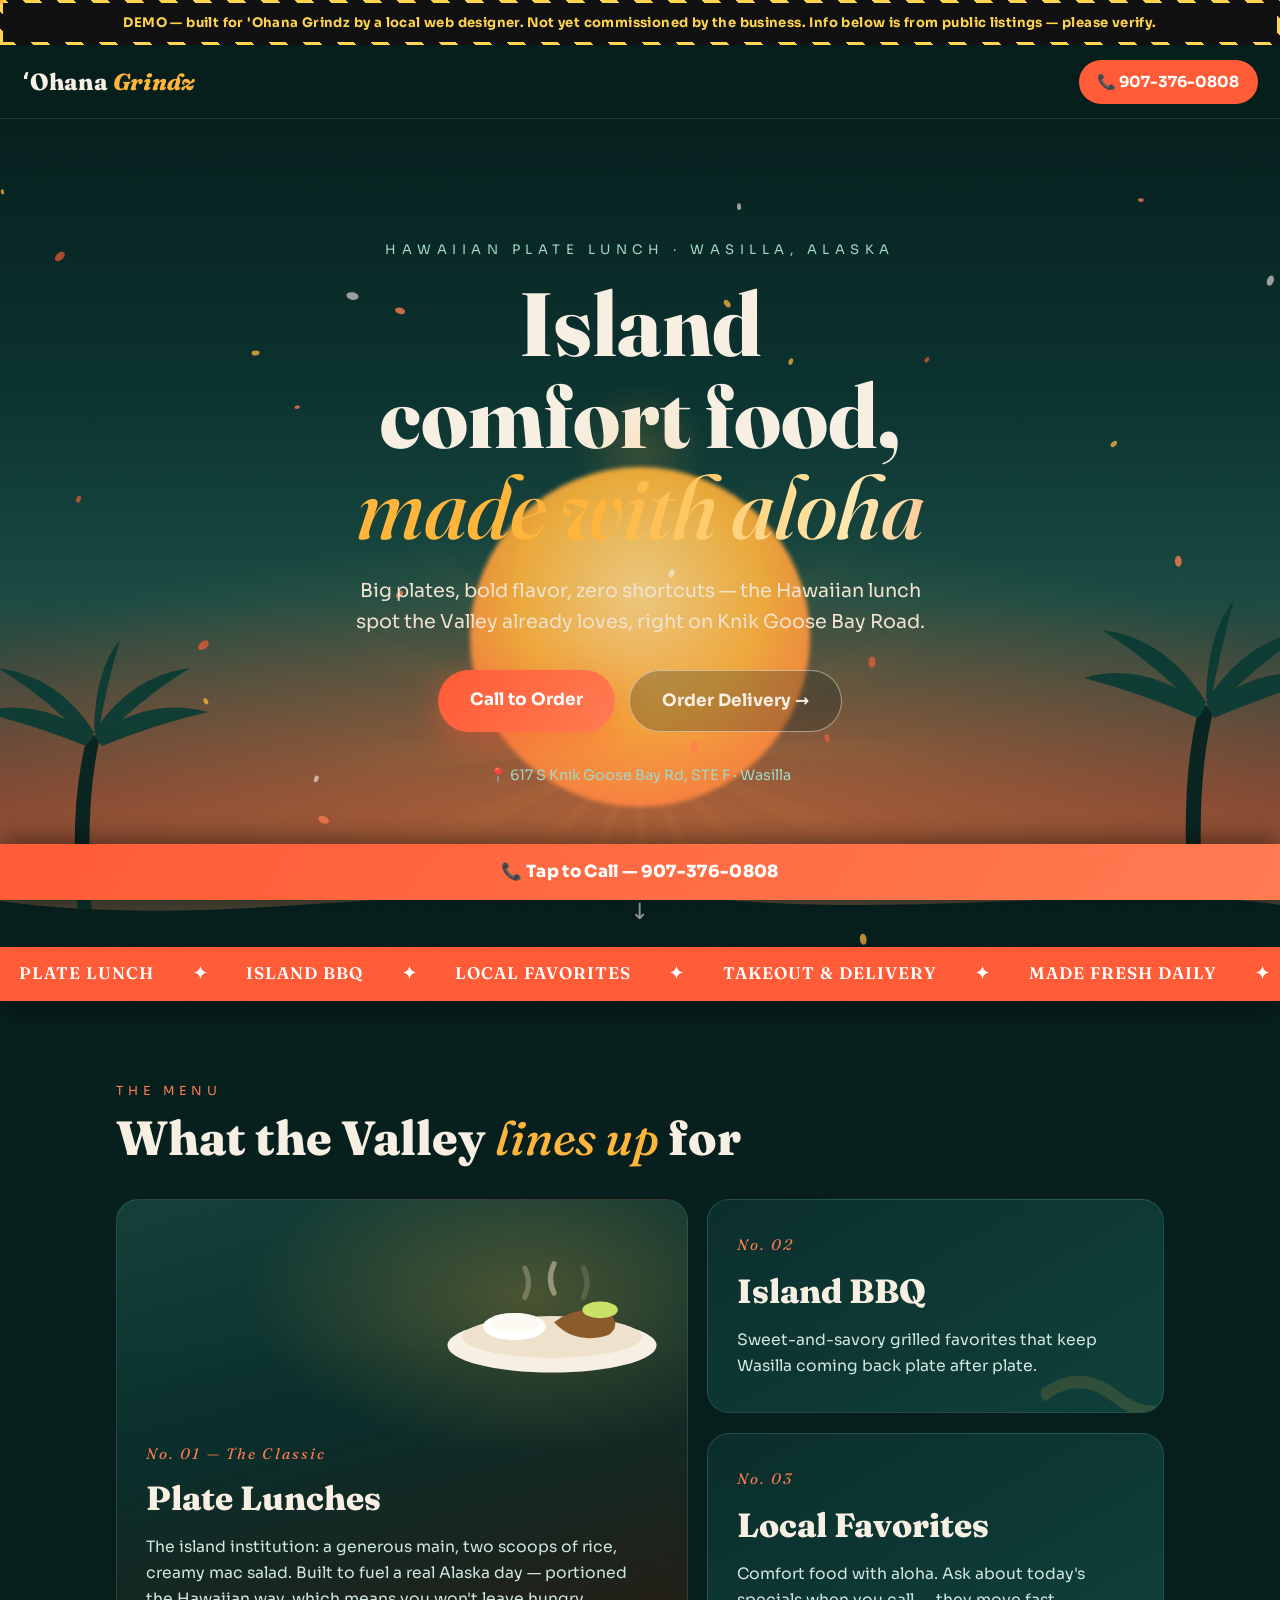
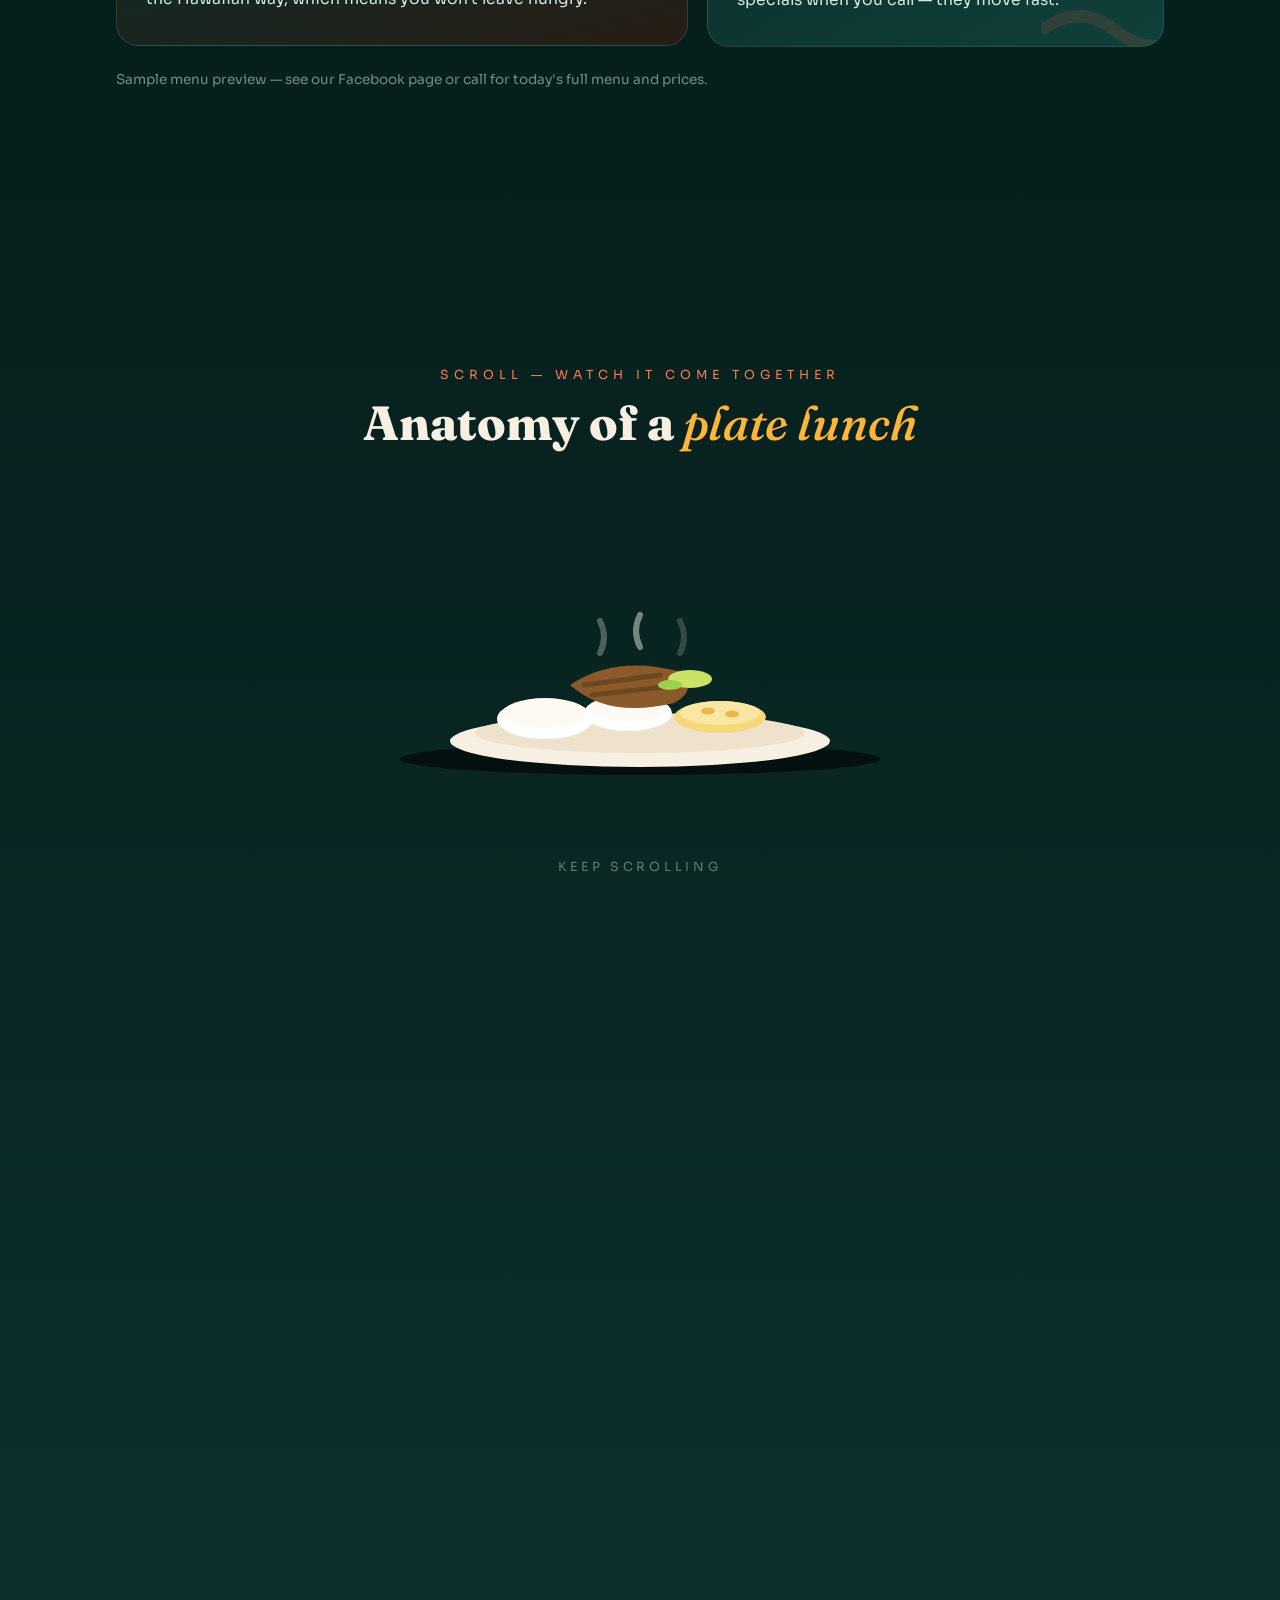
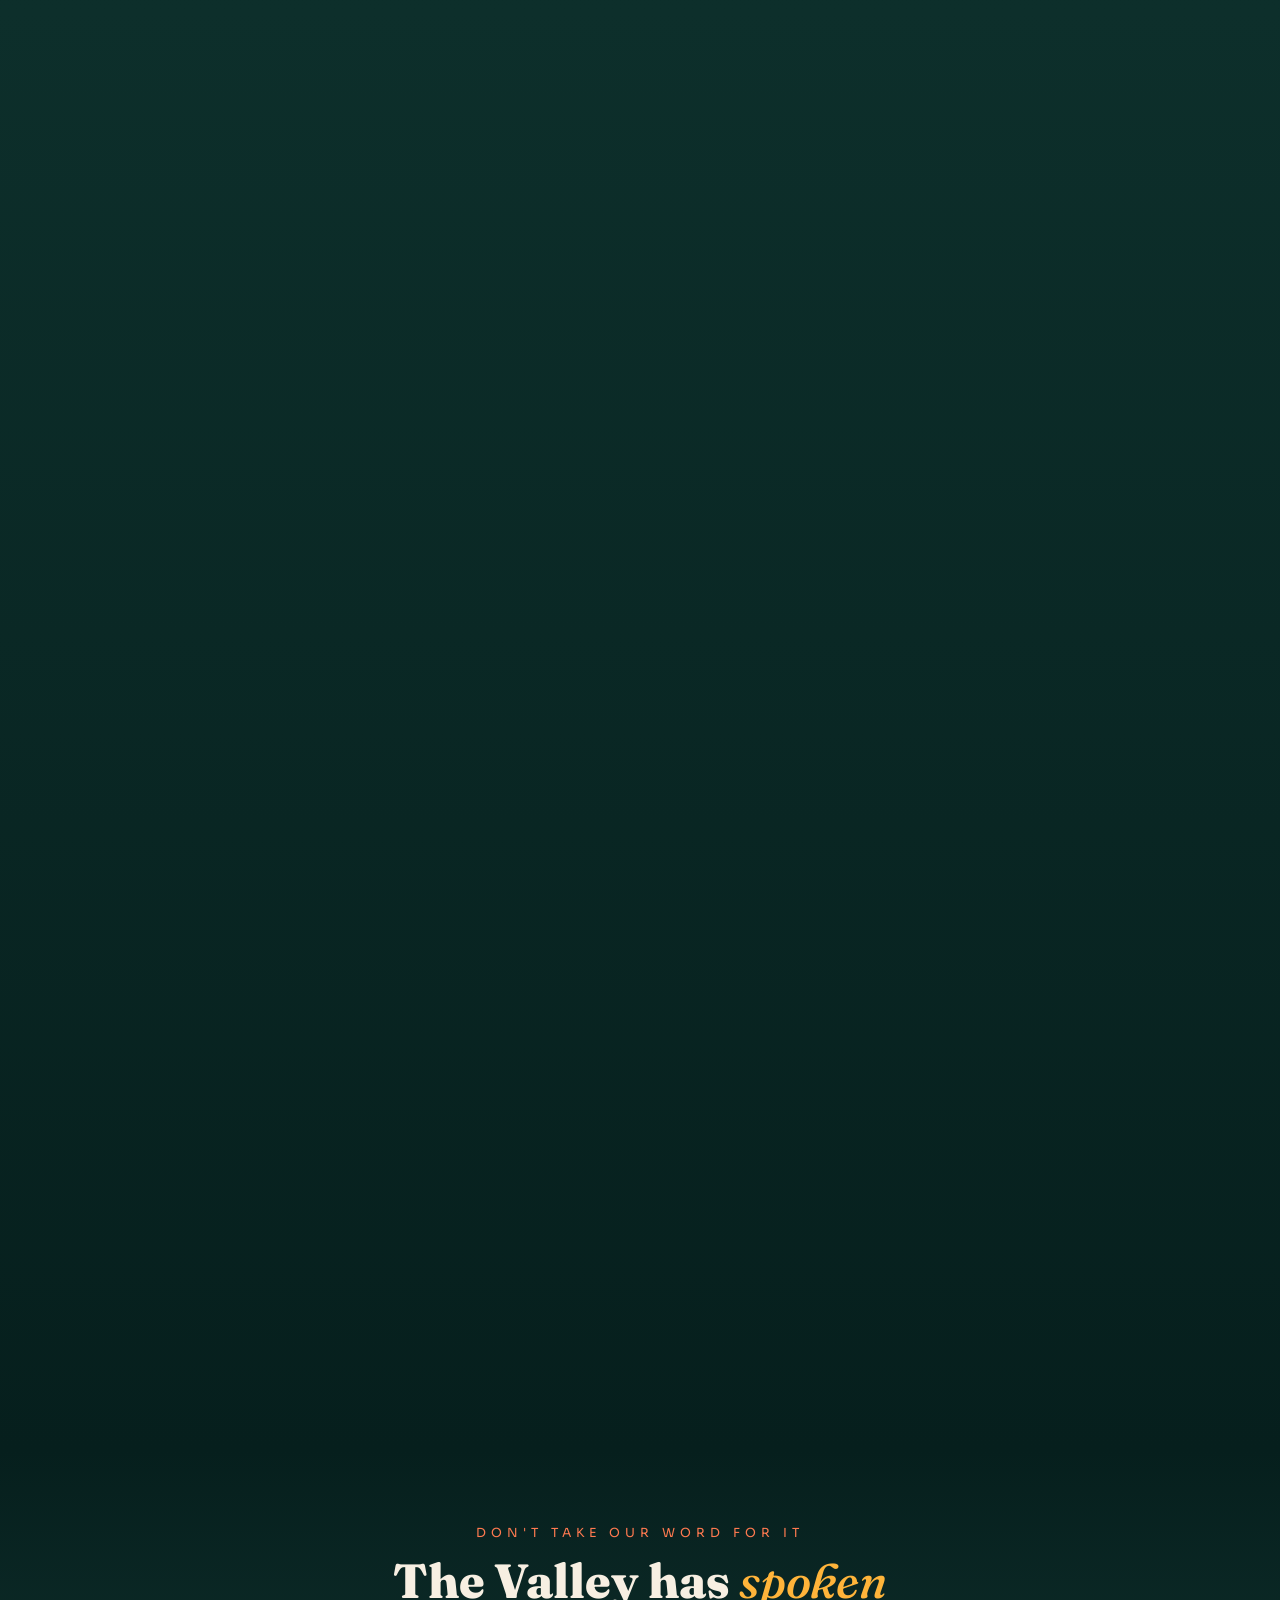
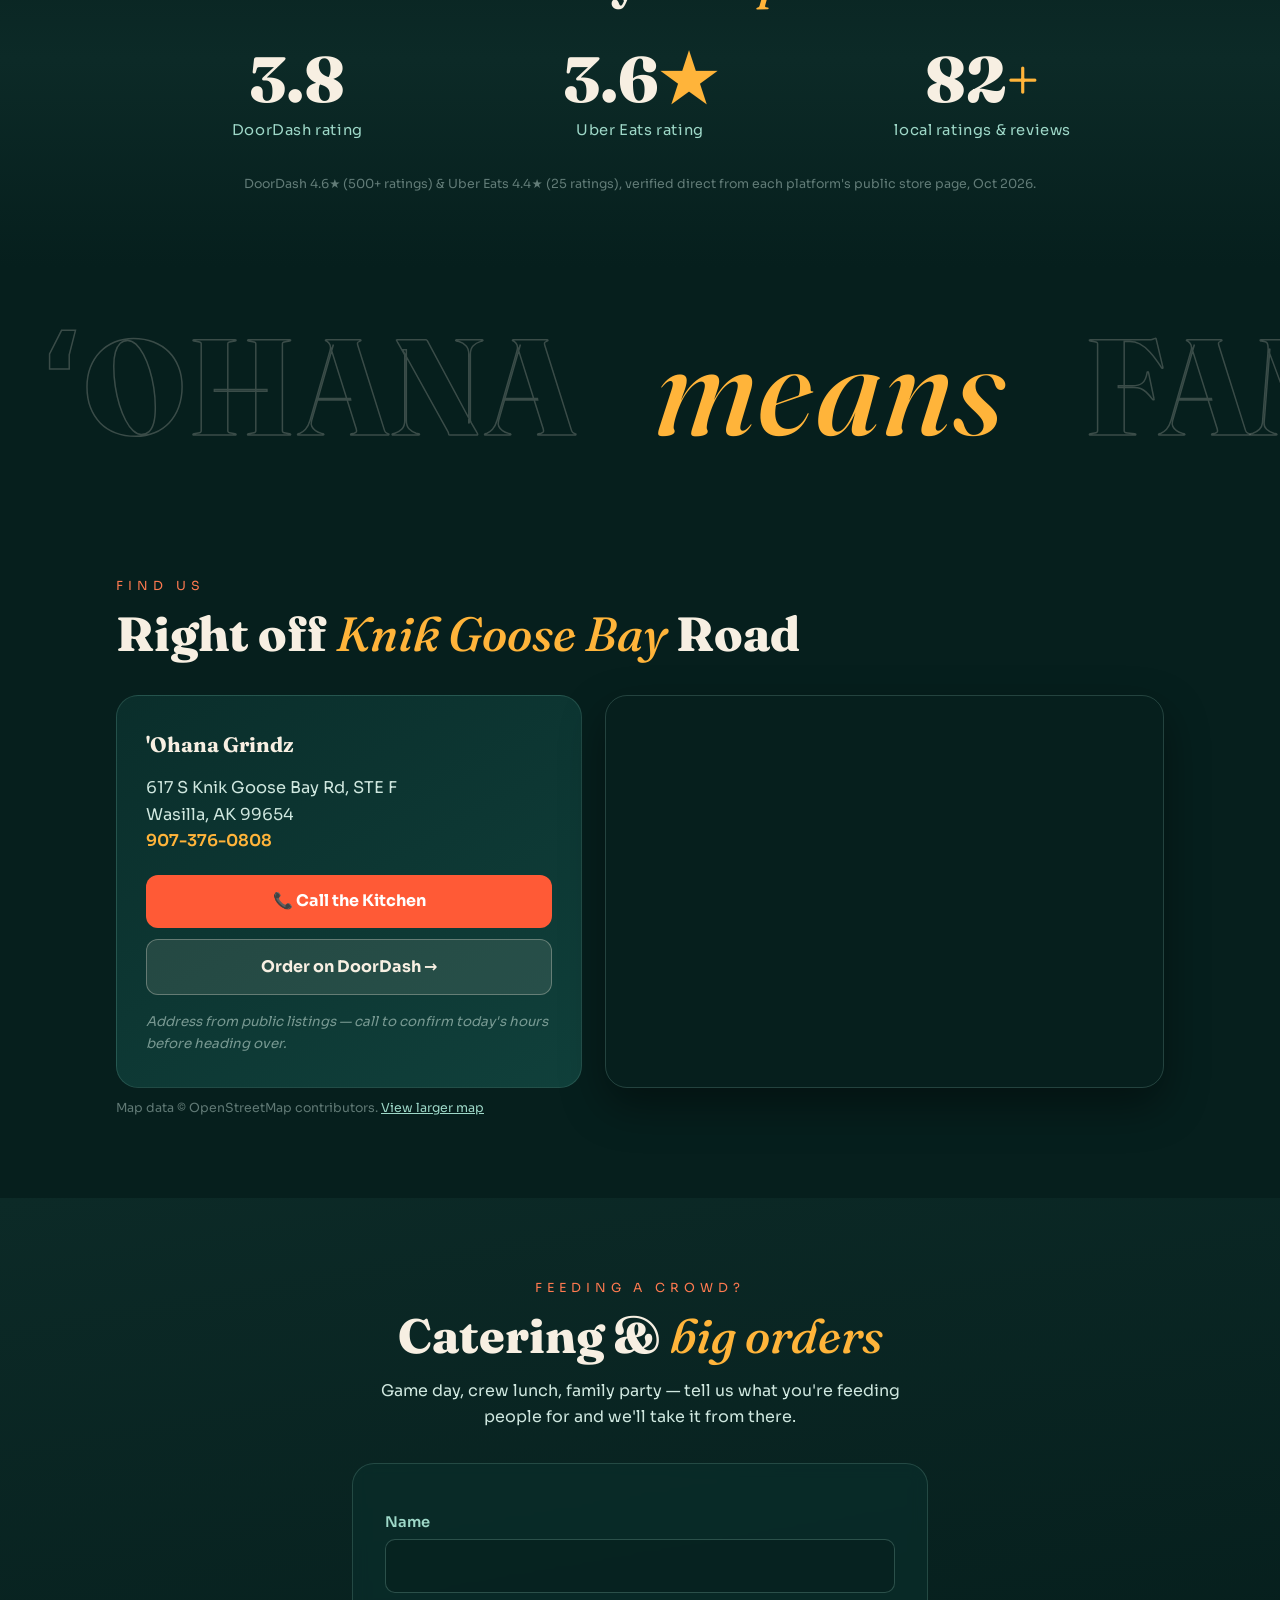
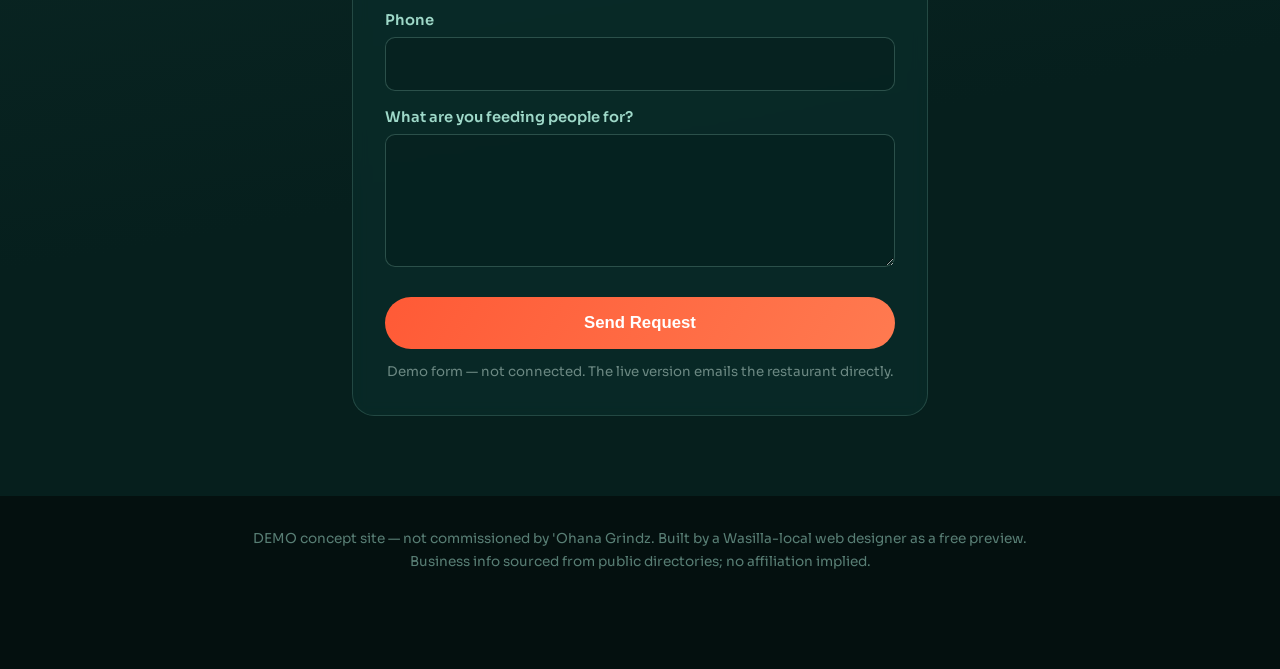
==== commit 8c69fb22: "fix: correct overstated review-platform ratings to verified live figures (DoorDash 4.7->4.6, Uber Ea" ====
--- a/index.html
+++ b/index.html
@@ -370,11 +370,11 @@
   <p class="sec-kicker reveal">Don't take our word for it</p>
   <h2 class="reveal">The Valley has <em>spoken</em></h2>
   <div class="proof-wrap" style="margin-top:2.5rem">
-    <div class="proof-item reveal"><div class="big" data-count="4.7" data-dec="1">0.0</div><p>DoorDash rating</p></div>
-    <div class="proof-item reveal d1"><div class="big"><span data-count="4.9" data-dec="1">0.0</span><span class="accent">★</span></div><p>Uber Eats rating</p></div>
+    <div class="proof-item reveal"><div class="big" data-count="4.6" data-dec="1">0.0</div><p>DoorDash rating</p></div>
+    <div class="proof-item reveal d1"><div class="big"><span data-count="4.4" data-dec="1">0.0</span><span class="accent">★</span></div><p>Uber Eats rating</p></div>
     <div class="proof-item reveal d2"><div class="big"><span data-count="100" data-dec="0">0</span><span class="accent">+</span></div><p>local ratings &amp; reviews</p></div>
   </div>
-  <p class="proof-src reveal">Ratings from public DoorDash, Uber Eats &amp; review listings, Oct 2026.</p>
+  <p class="proof-src reveal">DoorDash 4.6★ (500+ ratings) &amp; Uber Eats 4.4★ (25 ratings), verified direct from each platform's public store page, Oct 2026.</p>
 </div>
 
 <div class="aloha-band" aria-hidden="true"><div class="aloha-track" id="atrack">
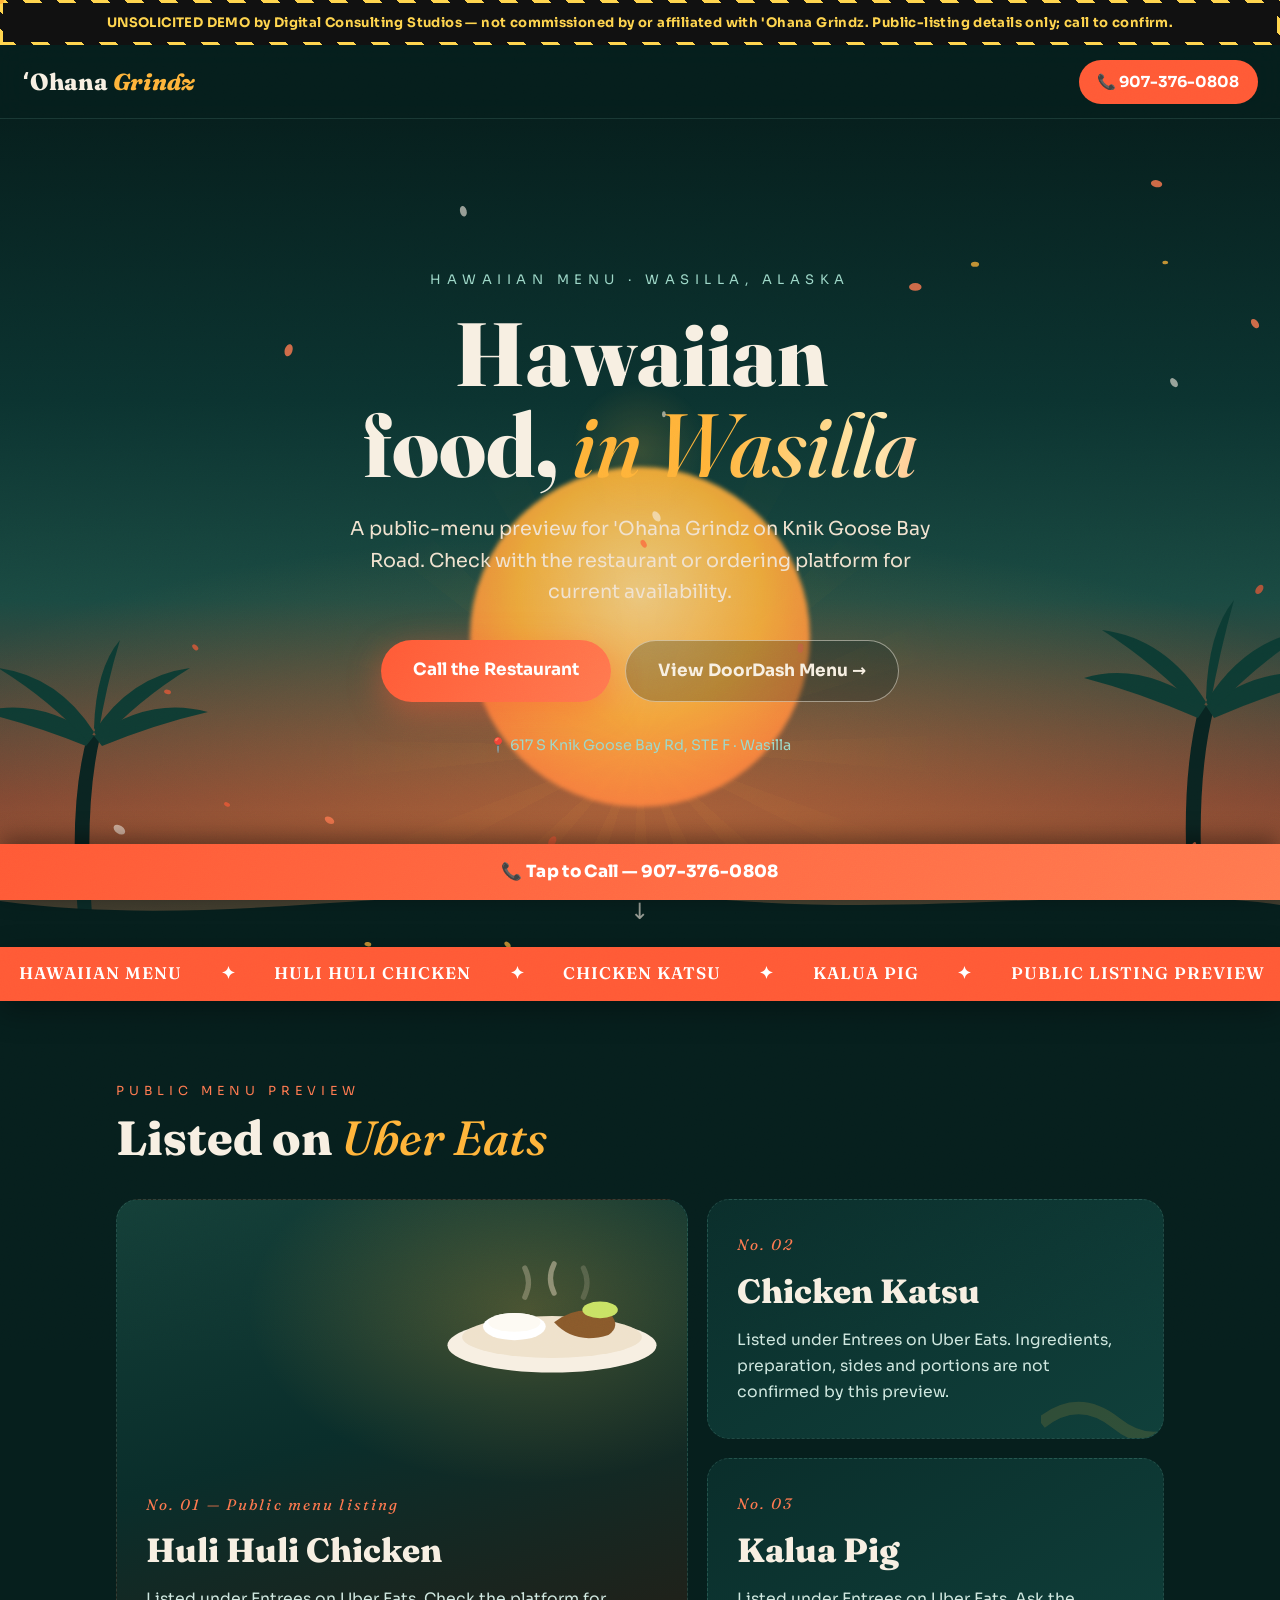
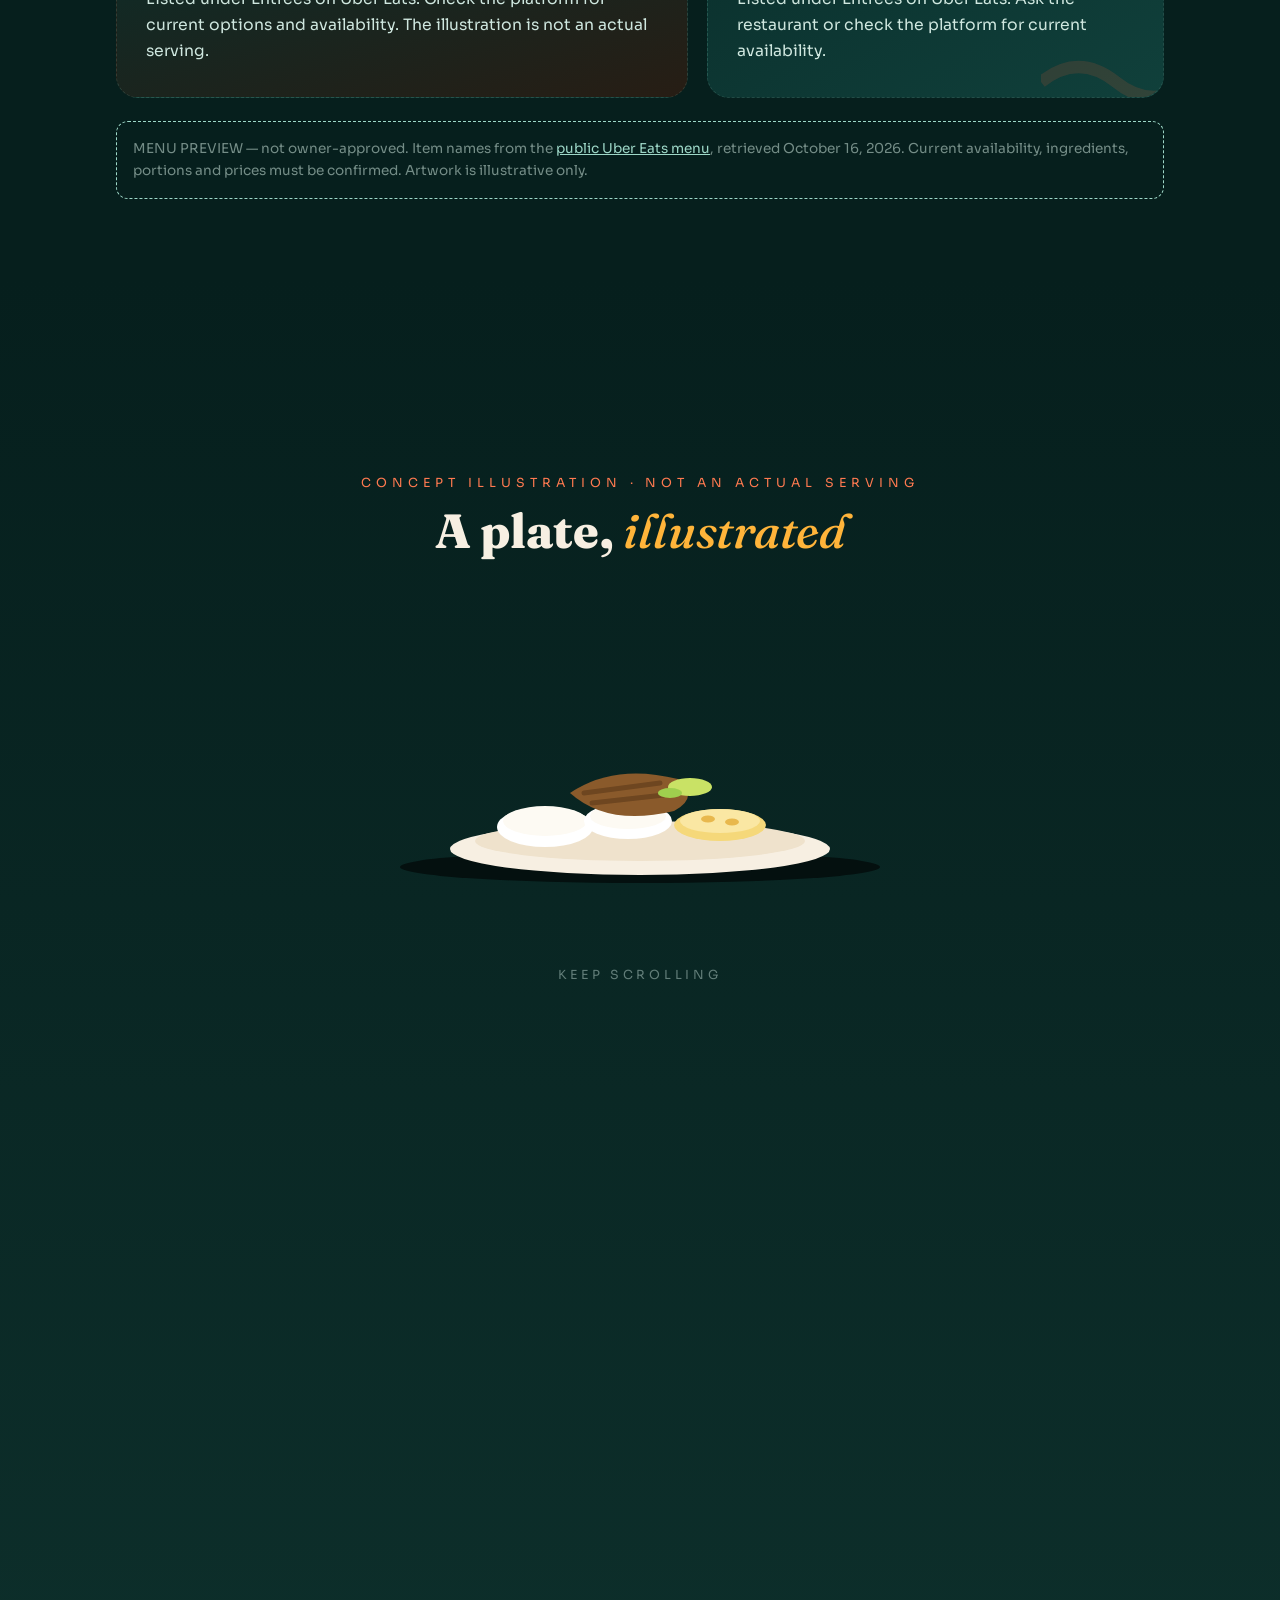
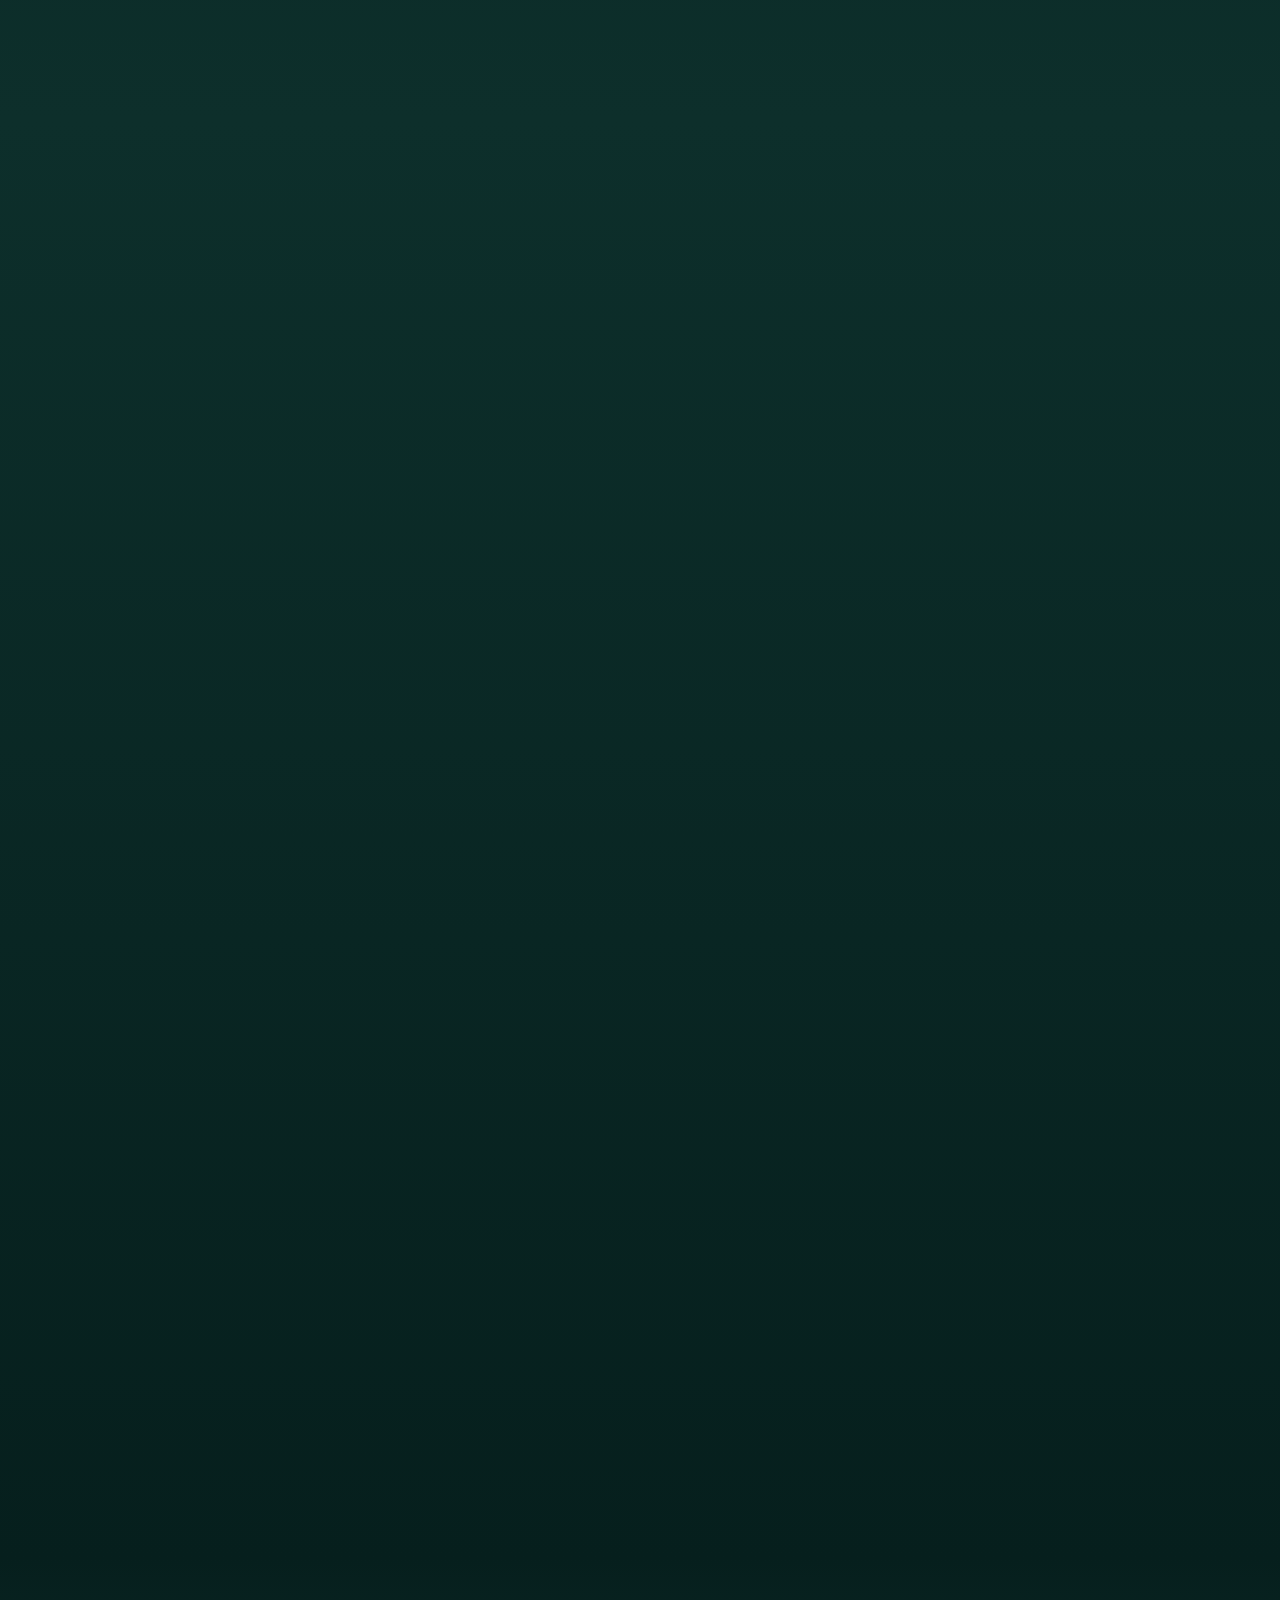
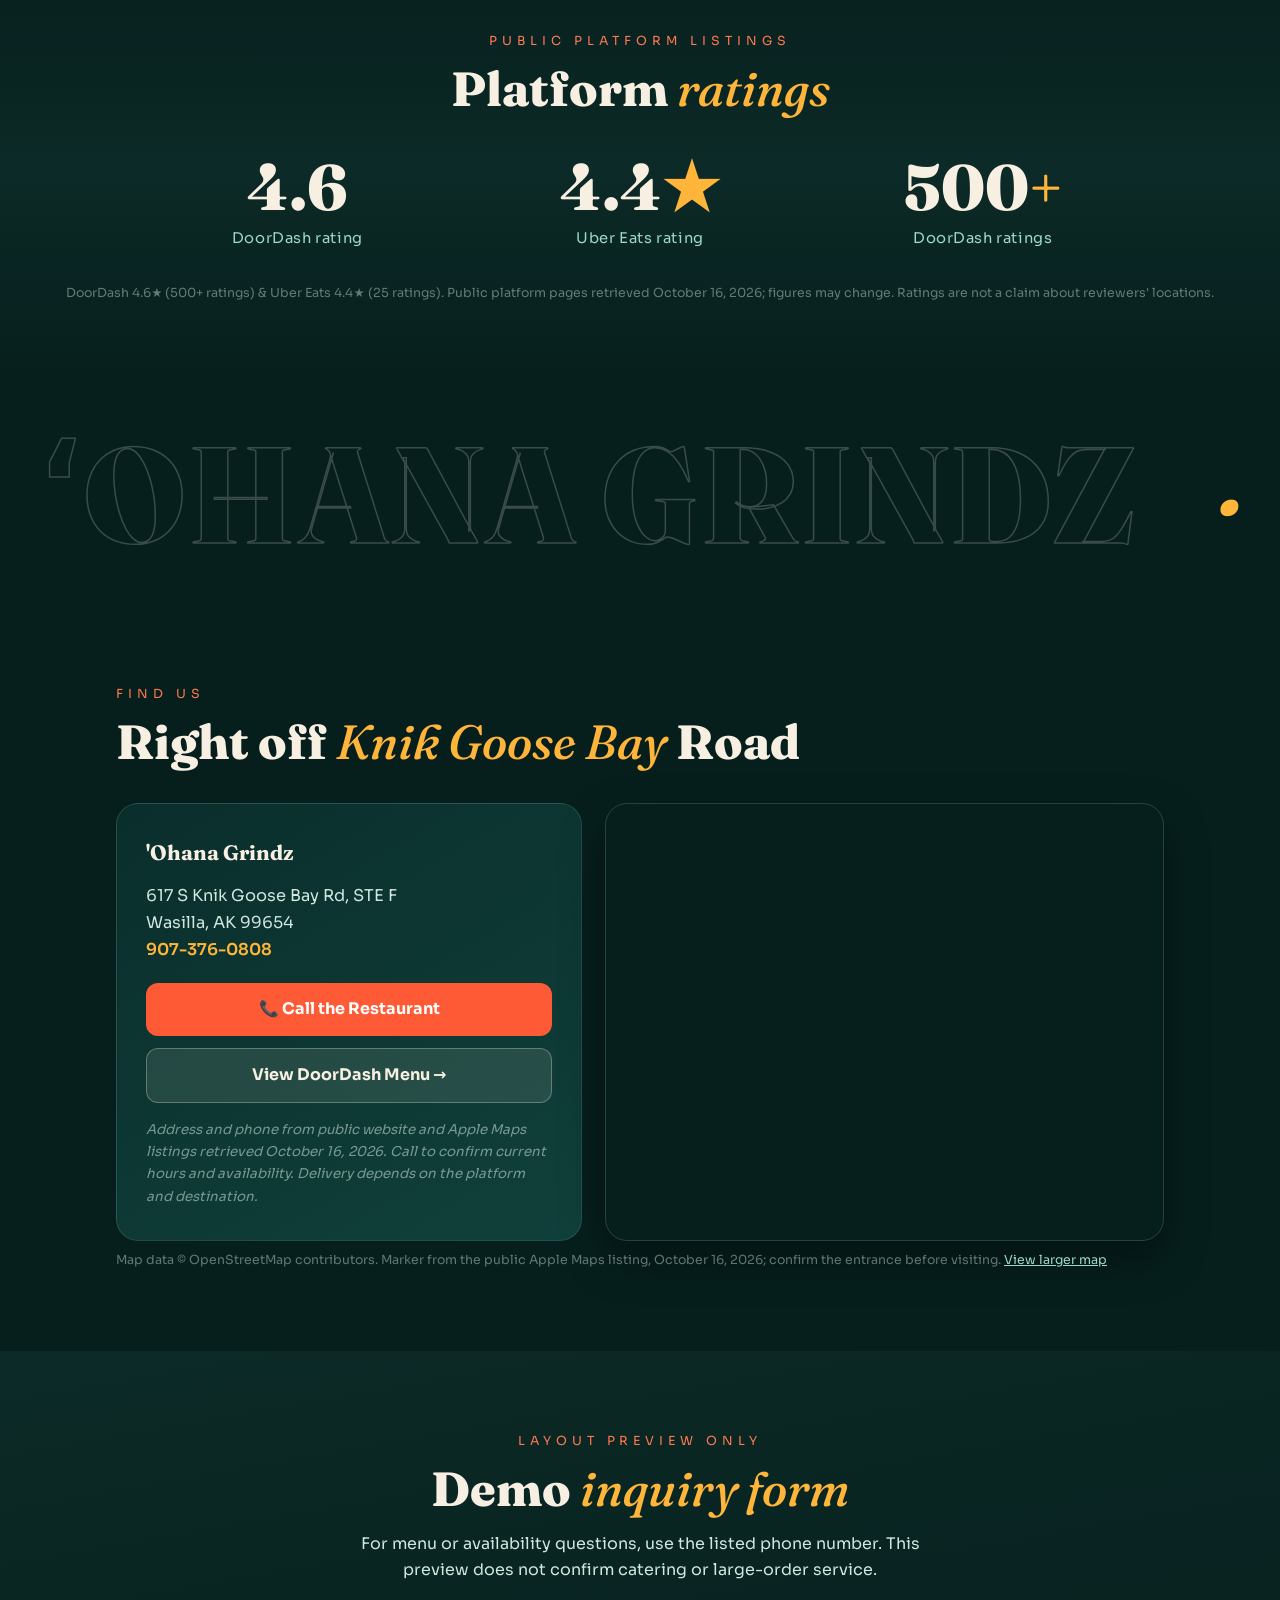
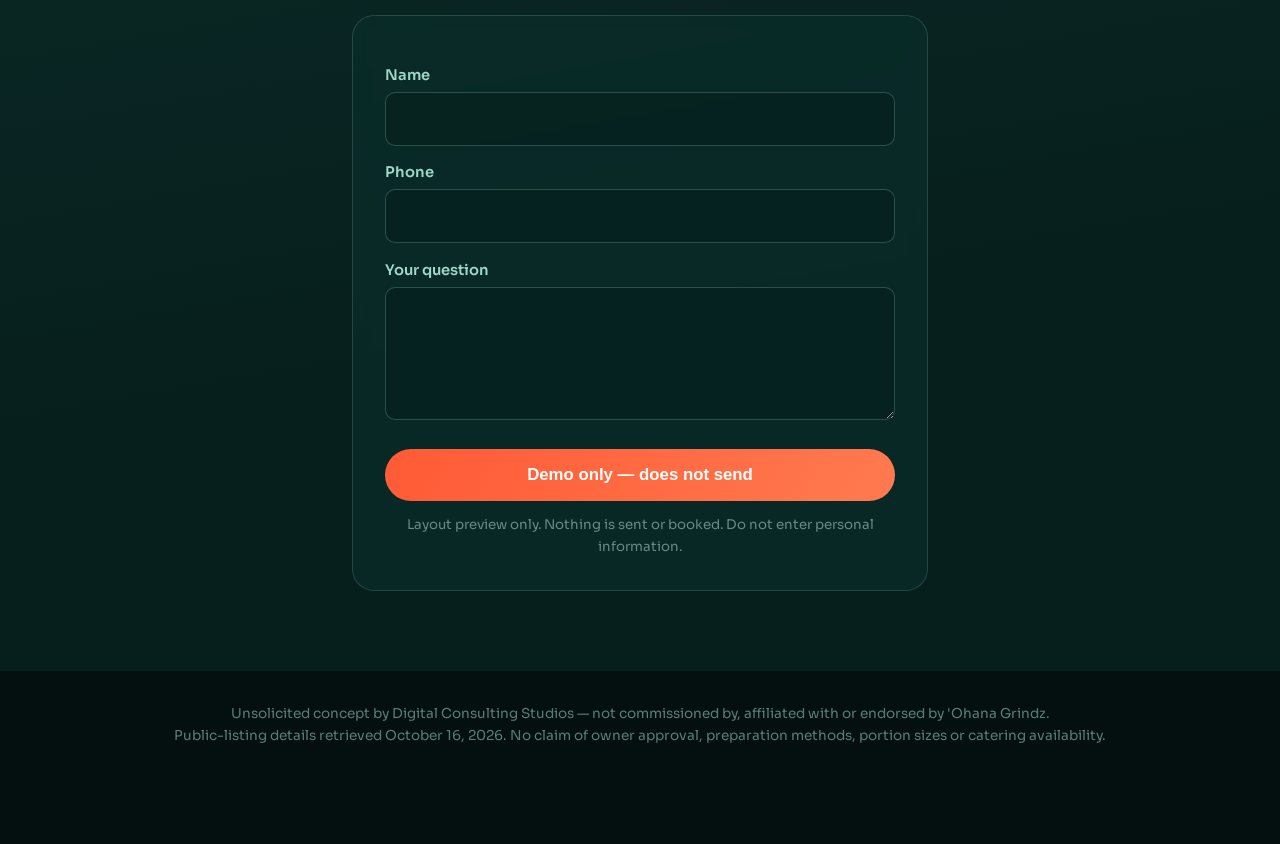
==== commit 66de2d78: "Audit menu and service claims; remove unsupported promises and source map and count provenance" ====
--- a/index.html
+++ b/index.html
@@ -3,9 +3,9 @@
 <head>
 <meta charset="UTF-8">
 <meta name="viewport" content="width=device-width, initial-scale=1.0">
-<meta name="robots" content="noindex, nofollow"><!-- DEMO: keep noindex until commissioned -->
-<title>'Ohana Grindz — Hawaiian Plate Lunch in Wasilla, AK | DEMO</title>
-<meta name="description" content="DEMO website concept for 'Ohana Grindz, Wasilla AK — Hawaiian plate lunch and island favorites at 617 S Knik Goose Bay Rd.">
+<meta name="robots" content="noindex, nofollow">
+<title>'Ohana Grindz — Hawaiian Food in Wasilla, AK | DEMO</title>
+<meta name="description" content="Unsolicited demo concept for 'Ohana Grindz in Wasilla, Alaska. Public-menu preview and contact details at 617 S Knik Goose Bay Rd, STE F.">
 <meta name="theme-color" content="#061f1d">
 <link rel="preconnect" href="https://fonts.googleapis.com">
 <link rel="preconnect" href="https://fonts.gstatic.com" crossorigin>
@@ -105,6 +105,8 @@
 .dish.feature .plate-art{position:absolute;top:1.4rem;right:1.2rem;width:min(52%,230px);animation:floaty 7s ease-in-out infinite}
 @keyframes floaty{0%,100%{transform:translateY(0) rotate(-2deg)}50%{transform:translateY(-12px) rotate(2deg)}}
 .menu-note{font-size:.85rem;color:rgba(207,231,223,.55);margin-top:1.4rem}
+.dish{border-style:dashed}
+.menu-note{border:1px dashed var(--seafoam);border-radius:12px;padding:1rem}
 
 /* ====== SCROLL STORY: the plate builds itself ====== */
 .story{max-width:none;padding:0;background:linear-gradient(180deg,var(--abyss) 0%,#0d2f2b 50%,var(--abyss) 100%)}
@@ -222,7 +224,7 @@
 </head>
 <body>
 
-<div class="demo-banner"><p>DEMO — built for 'Ohana Grindz by a local web designer. Not yet commissioned by the business. Info below is from public listings — please verify.</p></div>
+<div class="demo-banner"><p>UNSOLICITED DEMO by Digital Consulting Studios — not commissioned by or affiliated with 'Ohana Grindz. Public-listing details only; call to confirm.</p></div>
 <div class="grain" aria-hidden="true"></div>
 <div class="cursor-glow" aria-hidden="true"></div>
 <div class="cursor-dot" aria-hidden="true"></div>
@@ -259,12 +261,12 @@
     </g>
   </svg>
 
-  <p class="kicker">Hawaiian Plate Lunch · Wasilla, Alaska</p>
-  <h1>Island comfort food, <span class="shimmer">made with aloha</span></h1>
-  <p class="sub">Big plates, bold flavor, zero shortcuts — the Hawaiian lunch spot the Valley already loves, right on Knik Goose Bay Road.</p>
+  <p class="kicker">Hawaiian Menu · Wasilla, Alaska</p>
+  <h1>Hawaiian food, <span class="shimmer">in Wasilla</span></h1>
+  <p class="sub">A public-menu preview for 'Ohana Grindz on Knik Goose Bay Road. Check with the restaurant or ordering platform for current availability.</p>
   <div class="cta-row">
-    <a class="cta primary" data-magnet href="tel:+19073760808">Call to Order</a>
-    <a class="cta ghost" data-magnet href="https://www.doordash.com/store/ohana-grindz-wasilla-27691664/" rel="noopener nofollow" target="_blank">Order Delivery →</a>
+    <a class="cta primary" data-magnet href="tel:+19073760808">Call the Restaurant</a>
+    <a class="cta ghost" data-magnet href="https://www.doordash.com/store/ohana-grindz-wasilla-27691664/" rel="noopener nofollow" target="_blank">View DoorDash Menu →</a>
   </div>
   <p class="pin">📍 617 S Knik Goose Bay Rd, STE F · Wasilla</p>
 
@@ -278,12 +280,12 @@
 </div>
 
 <div class="marquee" aria-hidden="true"><div class="marquee-track" id="mtrack">
-  <span>PLATE LUNCH</span><span>✦</span><span>ISLAND BBQ</span><span>✦</span><span>LOCAL FAVORITES</span><span>✦</span><span>TAKEOUT &amp; DELIVERY</span><span>✦</span><span>MADE FRESH DAILY</span><span>✦</span>
+  <span>HAWAIIAN MENU</span><span>✦</span><span>HULI HULI CHICKEN</span><span>✦</span><span>CHICKEN KATSU</span><span>✦</span><span>KALUA PIG</span><span>✦</span><span>PUBLIC LISTING PREVIEW</span><span>✦</span>
 </div></div>
 
 <section>
-  <p class="sec-kicker reveal">The Menu</p>
-  <h2 class="reveal">What the Valley <em>lines up</em> for</h2>
+  <p class="sec-kicker reveal">Public menu preview</p>
+  <h2 class="reveal">Listed on <em>Uber Eats</em></h2>
   <div class="menu-grid">
     <div class="dish feature reveal">
       <svg class="plate-art" viewBox="0 0 220 160" aria-hidden="true">
@@ -299,31 +301,31 @@
           <path d="M140 72 q7 -14 0 -28"><animate attributeName="opacity" values=".8;.1;.8" dur="3.6s" repeatCount="indefinite"/></path>
         </g>
       </svg>
-      <span class="num">No. 01 — The Classic</span>
-      <h3>Plate Lunches</h3>
-      <p>The island institution: a generous main, two scoops of rice, creamy mac salad. Built to fuel a real Alaska day — portioned the Hawaiian way, which means you won't leave hungry.</p>
+      <span class="num">No. 01 — Public menu listing</span>
+      <h3>Huli Huli Chicken</h3>
+      <p>Listed under Entrees on Uber Eats. Check the platform for current options and availability. The illustration is not an actual serving.</p>
     </div>
     <div class="dish reveal d1">
       <span class="num">No. 02</span>
-      <h3>Island BBQ</h3>
-      <p>Sweet-and-savory grilled favorites that keep Wasilla coming back plate after plate.</p>
+      <h3>Chicken Katsu</h3>
+      <p>Listed under Entrees on Uber Eats. Ingredients, preparation, sides and portions are not confirmed by this preview.</p>
       <svg class="wave-accent" viewBox="0 0 100 60" aria-hidden="true"><path d="M0 30 Q25 10 50 30 T100 30" stroke="#ffb43a" stroke-width="8" fill="none"/></svg>
     </div>
     <div class="dish reveal d2">
       <span class="num">No. 03</span>
-      <h3>Local Favorites</h3>
-      <p>Comfort food with aloha. Ask about today's specials when you call — they move fast.</p>
+      <h3>Kalua Pig</h3>
+      <p>Listed under Entrees on Uber Eats. Ask the restaurant or check the platform for current availability.</p>
       <svg class="wave-accent" viewBox="0 0 100 60" aria-hidden="true"><path d="M0 30 Q25 10 50 30 T100 30" stroke="#ff5a36" stroke-width="8" fill="none"/></svg>
     </div>
   </div>
-  <p class="menu-note reveal">Sample menu preview — see our Facebook page or call for today's full menu and prices.</p>
+  <p class="menu-note reveal">MENU PREVIEW — not owner-approved. Item names from the <a style="color:var(--seafoam)" href="https://www.ubereats.com/store/ohana-grindz/LezbC7oJRrm_mqiI_ebf9w" rel="noopener nofollow" target="_blank">public Uber Eats menu</a>, retrieved October 16, 2026. Current availability, ingredients, portions and prices must be confirmed. Artwork is illustrative only.</p>
 </section>
 
-<div class="story" aria-label="How a plate lunch comes together">
+<div class="story" aria-label="Concept illustration, not an actual menu item or serving">
   <div class="story-wrap" id="storywrap">
     <div class="story-stage">
-      <p class="sec-kicker">Scroll — watch it come together</p>
-      <h2>Anatomy of a <em>plate lunch</em></h2>
+      <p class="sec-kicker">Concept illustration · not an actual serving</p>
+      <h2>A plate, <em>illustrated</em></h2>
       <svg class="story-svg" viewBox="0 0 560 320" aria-hidden="true">
         <ellipse cx="280" cy="286" rx="240" ry="16" fill="#04100f"/>
         <g class="lyr" data-at="0.06">
@@ -367,18 +369,18 @@
 </div>
 
 <div class="proof">
-  <p class="sec-kicker reveal">Don't take our word for it</p>
-  <h2 class="reveal">The Valley has <em>spoken</em></h2>
+  <p class="sec-kicker reveal">Public platform listings</p>
+  <h2 class="reveal">Platform <em>ratings</em></h2>
   <div class="proof-wrap" style="margin-top:2.5rem">
-    <div class="proof-item reveal"><div class="big" data-count="4.6" data-dec="1">0.0</div><p>DoorDash rating</p></div>
-    <div class="proof-item reveal d1"><div class="big"><span data-count="4.4" data-dec="1">0.0</span><span class="accent">★</span></div><p>Uber Eats rating</p></div>
-    <div class="proof-item reveal d2"><div class="big"><span data-count="100" data-dec="0">0</span><span class="accent">+</span></div><p>local ratings &amp; reviews</p></div>
-  </div>
-  <p class="proof-src reveal">DoorDash 4.6★ (500+ ratings) &amp; Uber Eats 4.4★ (25 ratings), verified direct from each platform's public store page, Oct 2026.</p>
+    <div class="proof-item reveal"><div class="big">4.6</div><p>DoorDash rating</p></div>
+    <div class="proof-item reveal d1"><div class="big"><span>4.4</span><span class="accent">★</span></div><p>Uber Eats rating</p></div>
+    <div class="proof-item reveal d2"><div class="big"><span>500</span><span class="accent">+</span></div><p>DoorDash ratings</p></div>
+  </div>
+  <p class="proof-src reveal">DoorDash 4.6★ (500+ ratings) &amp; Uber Eats 4.4★ (25 ratings). Public platform pages retrieved October 16, 2026; figures may change. Ratings are not a claim about reviewers' locations.</p>
 </div>
 
 <div class="aloha-band" aria-hidden="true"><div class="aloha-track" id="atrack">
-  <span>&#699;OHANA</span><span class="fill">means</span><span>FAMILY</span><span class="fill">·</span>
+  <span>&#699;OHANA GRINDZ</span><span class="fill">·</span><span>WASILLA</span><span class="fill">·</span>
 </div></div>
 
 <section>
@@ -389,39 +391,38 @@
       <h3>'Ohana Grindz</h3>
       <p class="addr">617 S Knik Goose Bay Rd, STE F<br>Wasilla, AK 99654<br><a href="tel:+19073760808">907-376-0808</a></p>
       <div class="order-links">
-        <a class="call" href="tel:+19073760808">📞 Call the Kitchen</a>
-        <a class="dd" href="https://www.doordash.com/store/ohana-grindz-wasilla-27691664/" rel="noopener nofollow" target="_blank">Order on DoorDash →</a>
+        <a class="call" href="tel:+19073760808">📞 Call the Restaurant</a>
+        <a class="dd" href="https://www.doordash.com/store/ohana-grindz-wasilla-27691664/" rel="noopener nofollow" target="_blank">View DoorDash Menu →</a>
       </div>
-      <p class="note">Address from public listings — call to confirm today's hours before heading over.</p>
+      <p class="note">Address and phone from public website and Apple Maps listings retrieved October 16, 2026. Call to confirm current hours and availability. Delivery depends on the platform and destination.</p>
     </div>
     <div class="map-wrap reveal d1">
       <iframe title="Map — 'Ohana Grindz, 617 S Knik Goose Bay Rd, Wasilla"
-        src="https://www.openstreetmap.org/export/embed.html?bbox=-149.4513%2C61.5718%2C-149.4313%2C61.5818&amp;layer=mapnik&amp;marker=61.5768%2C-149.4413"
+        src="https://www.openstreetmap.org/export/embed.html?bbox=-149.4513%2C61.5718%2C-149.4313%2C61.5818&amp;layer=mapnik&amp;marker=61.5762471%2C-149.4389327"
         loading="lazy" referrerpolicy="no-referrer-when-downgrade"></iframe>
     </div>
   </div>
-  <p class="map-note reveal">Map data © OpenStreetMap contributors. <a style="color:var(--seafoam)" href="https://www.openstreetmap.org/?mlat=61.5768&amp;mlon=-149.4413#map=16/61.5768/-149.4413" target="_blank" rel="noopener">View larger map</a></p>
+  <p class="map-note reveal">Map data © OpenStreetMap contributors. Marker from the public Apple Maps listing, October 16, 2026; confirm the entrance before visiting. <a style="color:var(--seafoam)" href="https://www.openstreetmap.org/?mlat=61.5762471&amp;mlon=-149.4389327#map=16/61.5762471/-149.4389327" target="_blank" rel="noopener">View larger map</a></p>
 </section>
 
 <div class="catering">
   <div class="cat-inner">
-    <p class="sec-kicker reveal">Feeding a crowd?</p>
-    <h2 class="reveal">Catering &amp; <em>big orders</em></h2>
-    <p class="reveal" style="color:var(--mist)">Game day, crew lunch, family party — tell us what you're feeding people for and we'll take it from there.</p>
-    <!-- DEMO: form disabled. On commission: action="https://formsubmit.co/OWNER_EMAIL" method="POST" -->
-    <form class="reveal" onsubmit="alert('Demo form — not connected yet. On the live site this goes straight to the restaurant\'s email.');return false">
+    <p class="sec-kicker reveal">Layout preview only</p>
+    <h2 class="reveal">Demo <em>inquiry form</em></h2>
+    <p class="reveal" style="color:var(--mist)">For menu or availability questions, use the listed phone number. This preview does not confirm catering or large-order service.</p>
+    <form class="reveal" onsubmit="alert('Demo only. Nothing is sent or stored.');return false">
       <label for="n">Name</label><input id="n" name="name" required>
       <label for="p">Phone</label><input id="p" name="phone" type="tel" required>
-      <label for="m">What are you feeding people for?</label><textarea id="m" name="message" rows="4" required></textarea>
-      <button type="submit">Send Request</button>
-      <small>Demo form — not connected. The live version emails the restaurant directly.</small>
+      <label for="m">Your question</label><textarea id="m" name="message" rows="4" required></textarea>
+      <button type="submit">Demo only — does not send</button>
+      <small>Layout preview only. Nothing is sent or booked. Do not enter personal information.</small>
     </form>
   </div>
 </div>
 
 <footer>
-  <p>DEMO concept site — not commissioned by 'Ohana Grindz. Built by a Wasilla-local web designer as a free preview.</p>
-  <p>Business info sourced from public directories; no affiliation implied.</p>
+  <p>Unsolicited concept by Digital Consulting Studios — not commissioned by, affiliated with or endorsed by 'Ohana Grindz.</p>
+  <p>Public-listing details retrieved October 16, 2026. No claim of owner approval, preparation methods, portion sizes or catering availability.</p>
 </footer>
 
 <div class="sticky-call"><a href="tel:+19073760808">📞 Tap to Call — 907-376-0808</a></div>
@@ -483,15 +484,6 @@
   hero.addEventListener('pointerleave',()=>{for(const [el] of lyr)el.style.translate=''});
 }
 
-// animated counters
-const cio=new IntersectionObserver(es=>es.forEach(e=>{
-  if(!e.isIntersecting)return;cio.unobserve(e.target);
-  const el=e.target,target=parseFloat(el.dataset.count),dec=parseInt(el.dataset.dec||0),t0=performance.now();
-  const step=t=>{const p=Math.min((t-t0)/1400,1),ease=1-Math.pow(1-p,3);
-    el.textContent=(target*ease).toFixed(dec);if(p<1)requestAnimationFrame(step)};
-  requestAnimationFrame(step);
-}),{threshold:.4});
-document.querySelectorAll('[data-count]').forEach(el=>cio.observe(el));
 
 // petal particles (reduced-motion aware)
 const rm=matchMedia('(prefers-reduced-motion: reduce)').matches;
@@ -527,7 +519,7 @@
 const sw=document.getElementById('storywrap');
 if(sw){
   const layers=[...sw.querySelectorAll('.lyr')],steam=sw.querySelector('.steam-g'),cap=document.getElementById('storycap');
-  const CAPS=[[0.06,'Start with the plate.'],[0.22,'Two scoops of rice…'],[0.52,'Creamy mac salad.'],[0.68,'The main — grilled fresh.'],[0.8,'A little green, for balance.'],[0.9,'That\u2019s a plate lunch. Call it in.']];
+  const CAPS=[[0.06,'A concept illustration.'],[0.22,'Illustrated rice.'],[0.52,'Illustrated side.'],[0.68,'Illustrated main.'],[0.8,'Illustrated garnish.'],[0.9,'Not an actual menu item or portion.']];
   let capText='';
   const update=()=>{
     const r=sw.getBoundingClientRect();
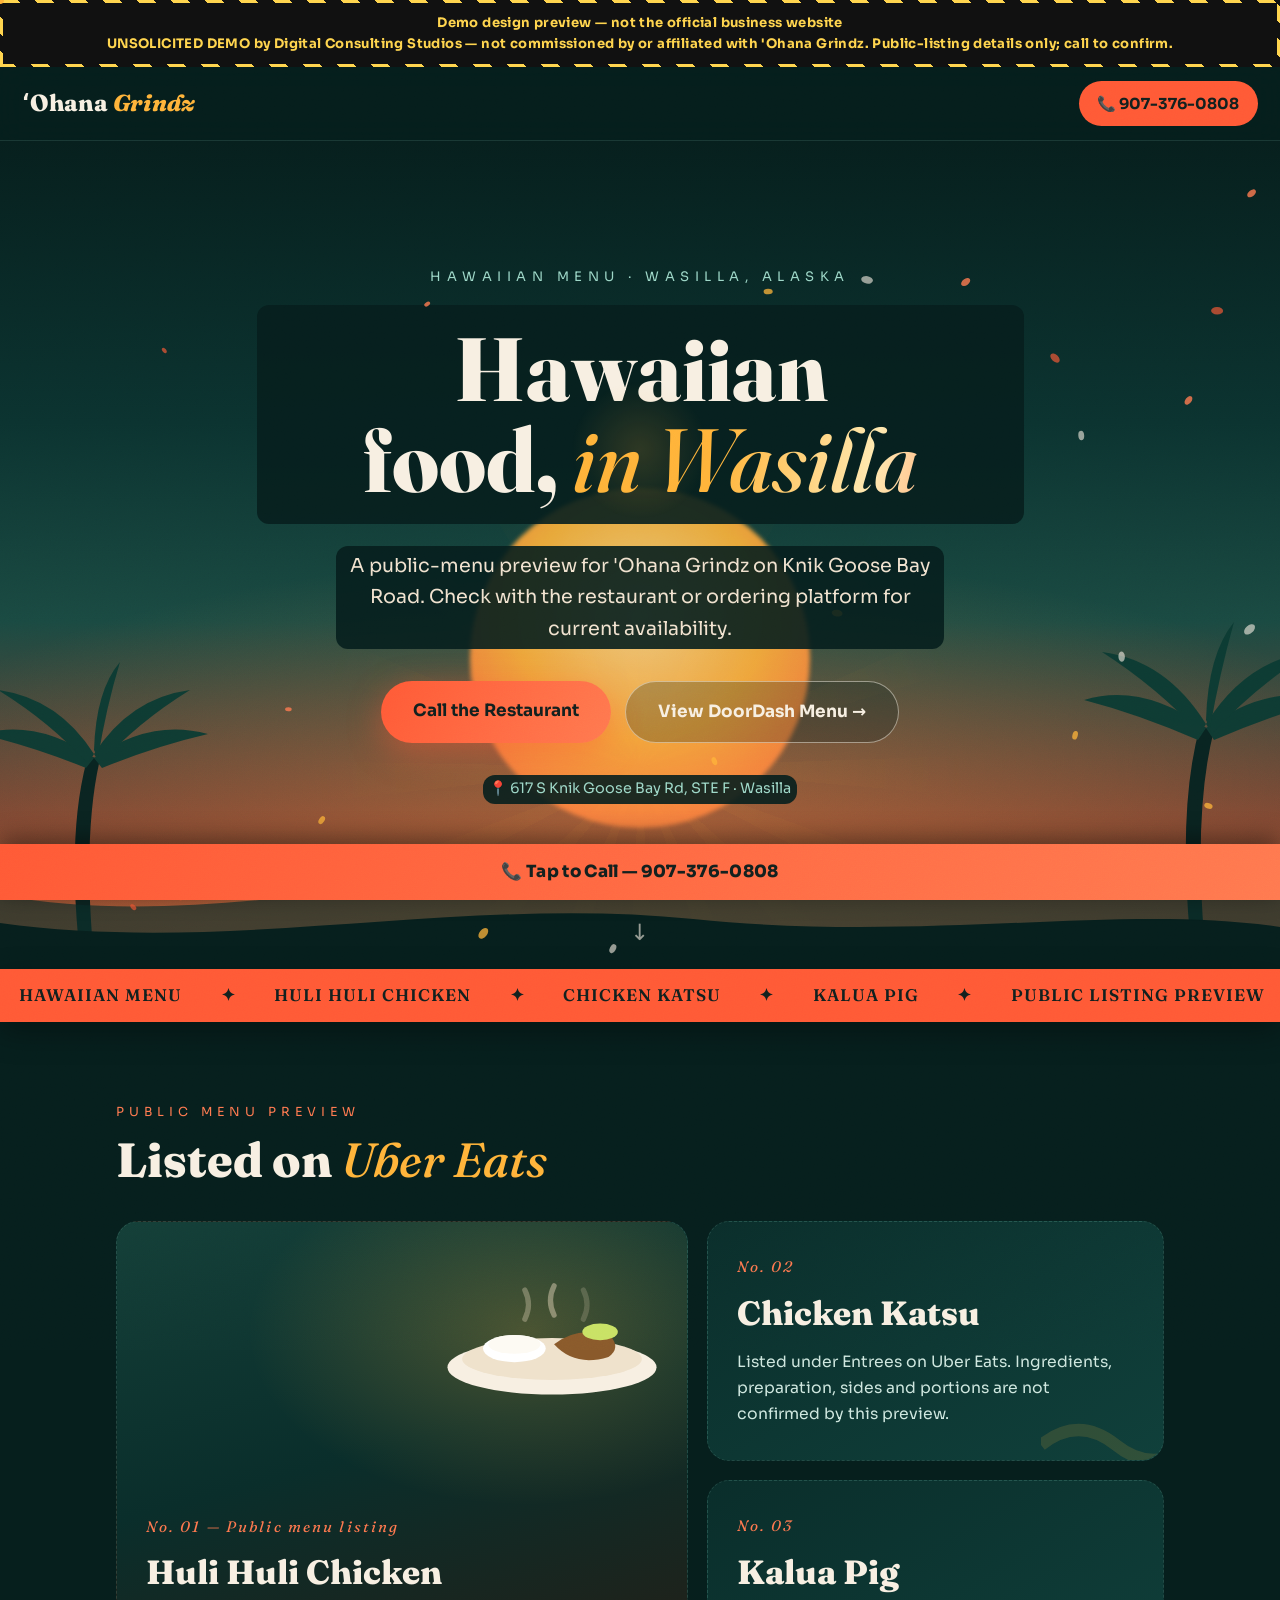
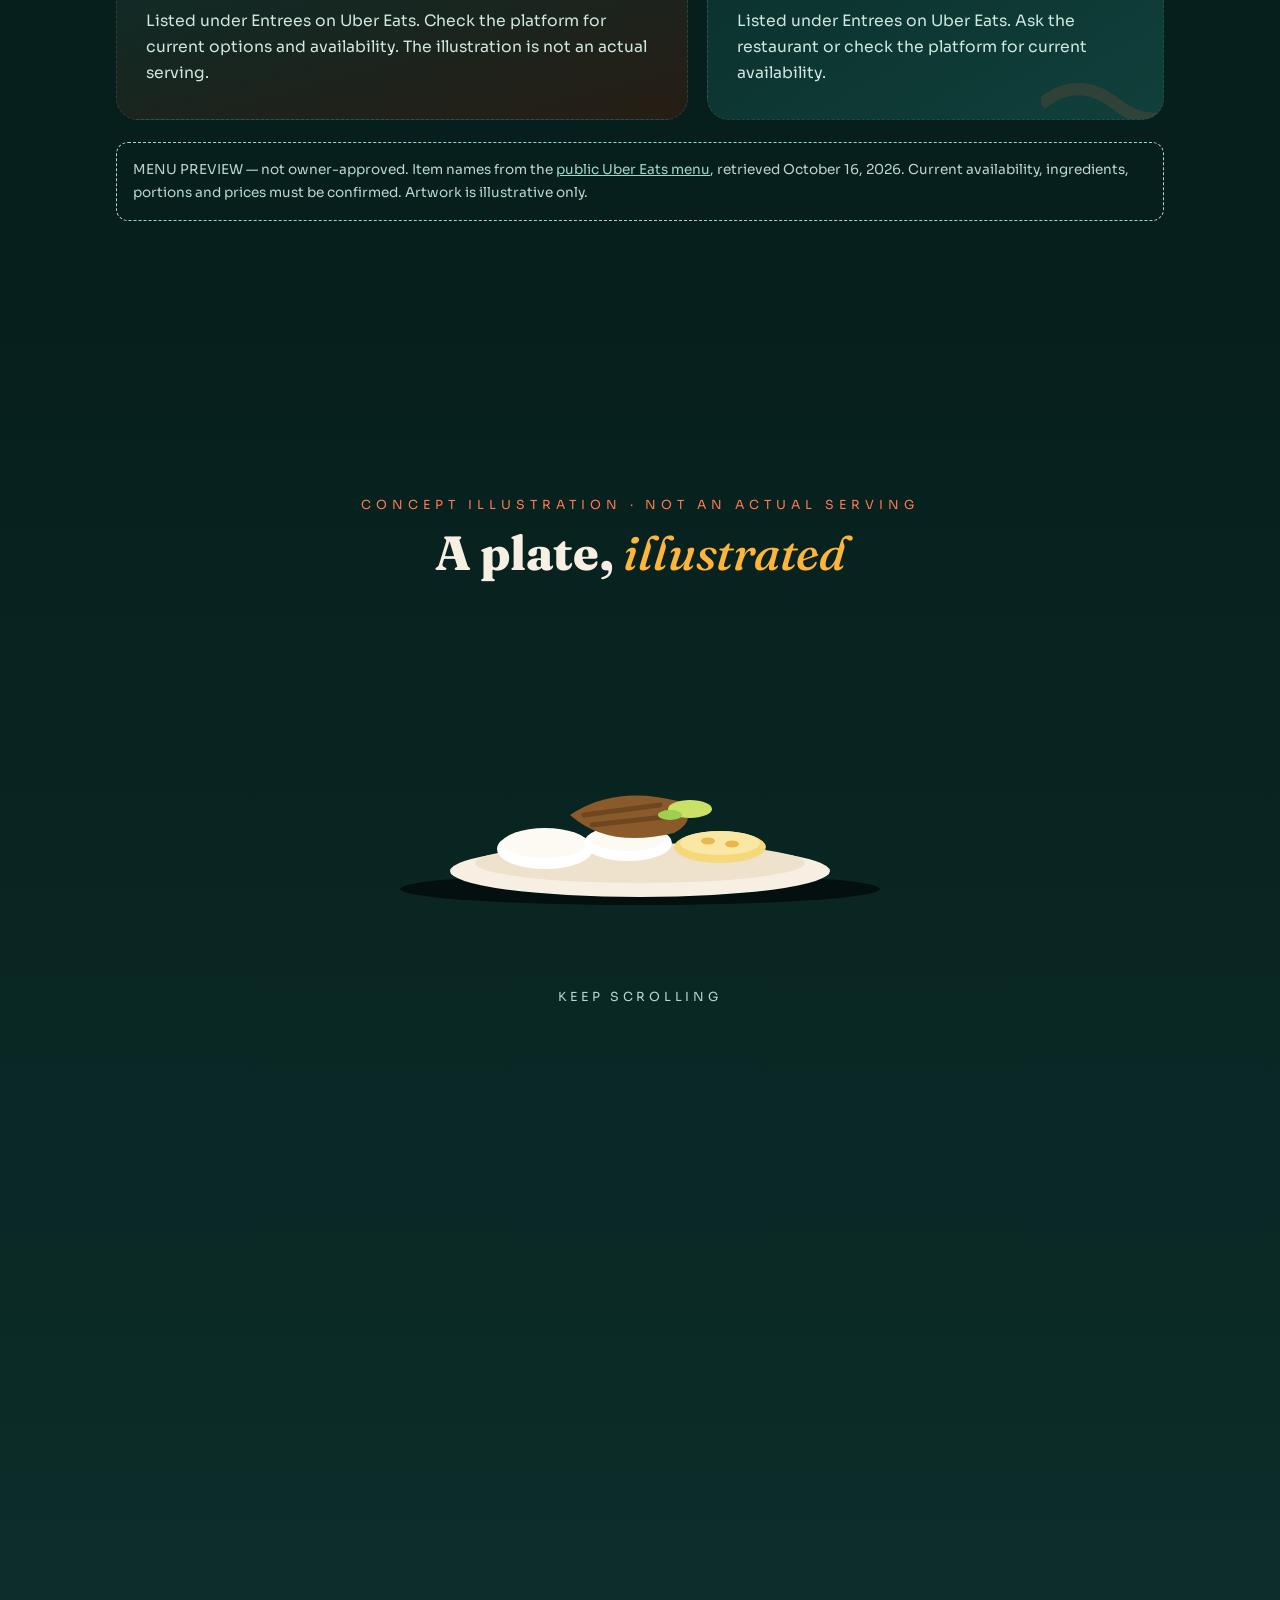
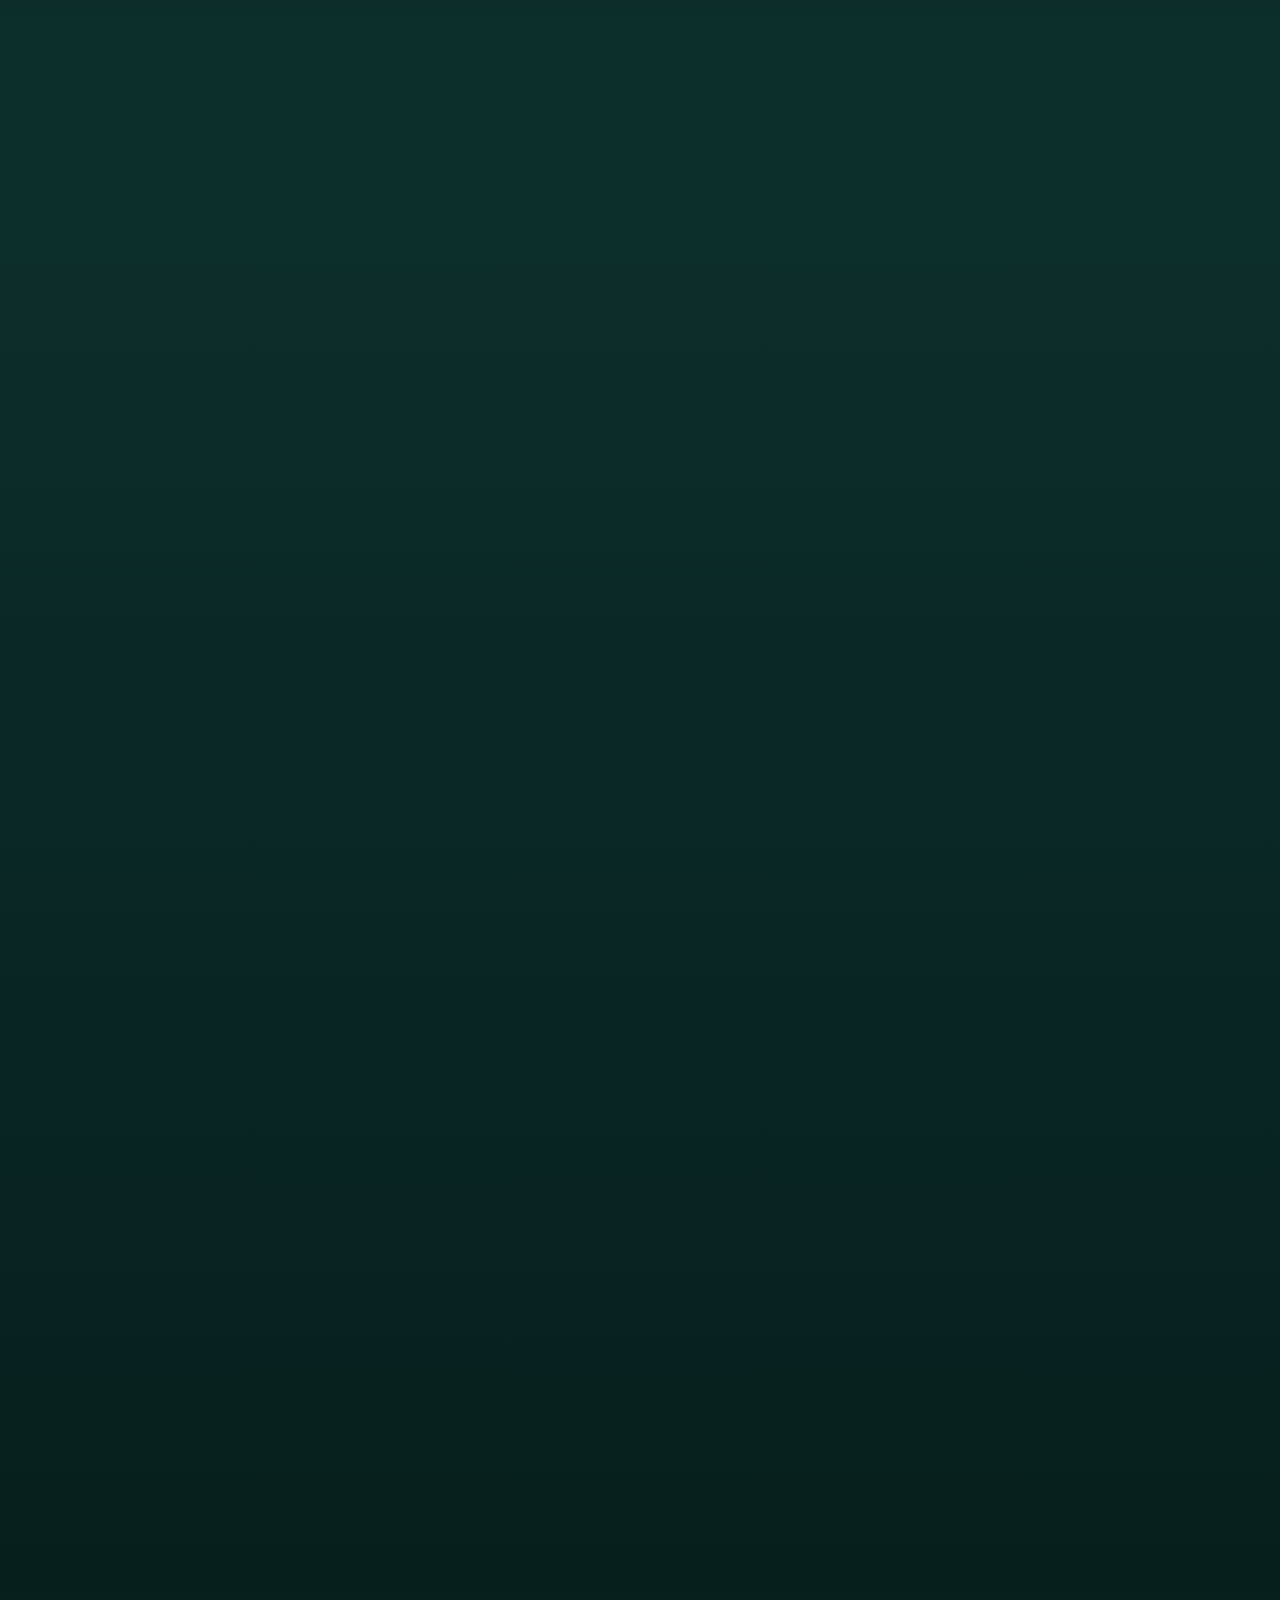
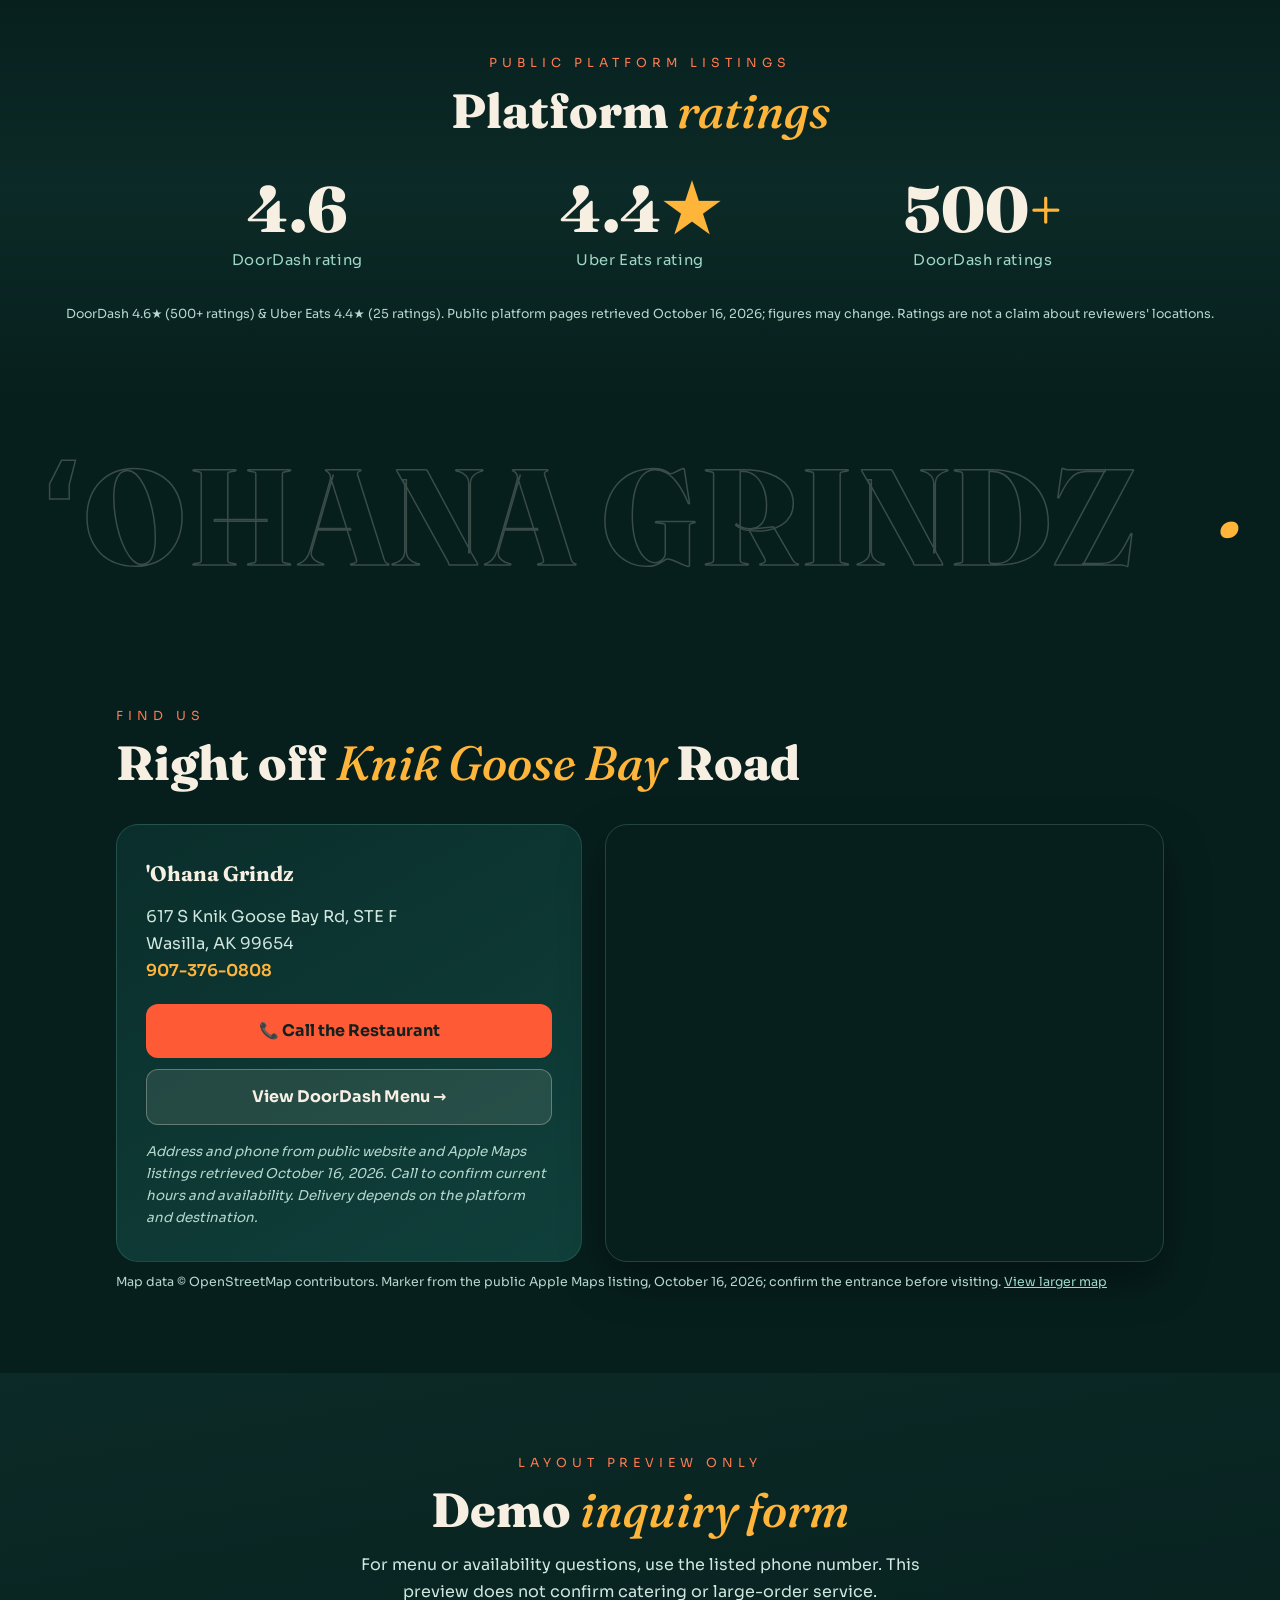
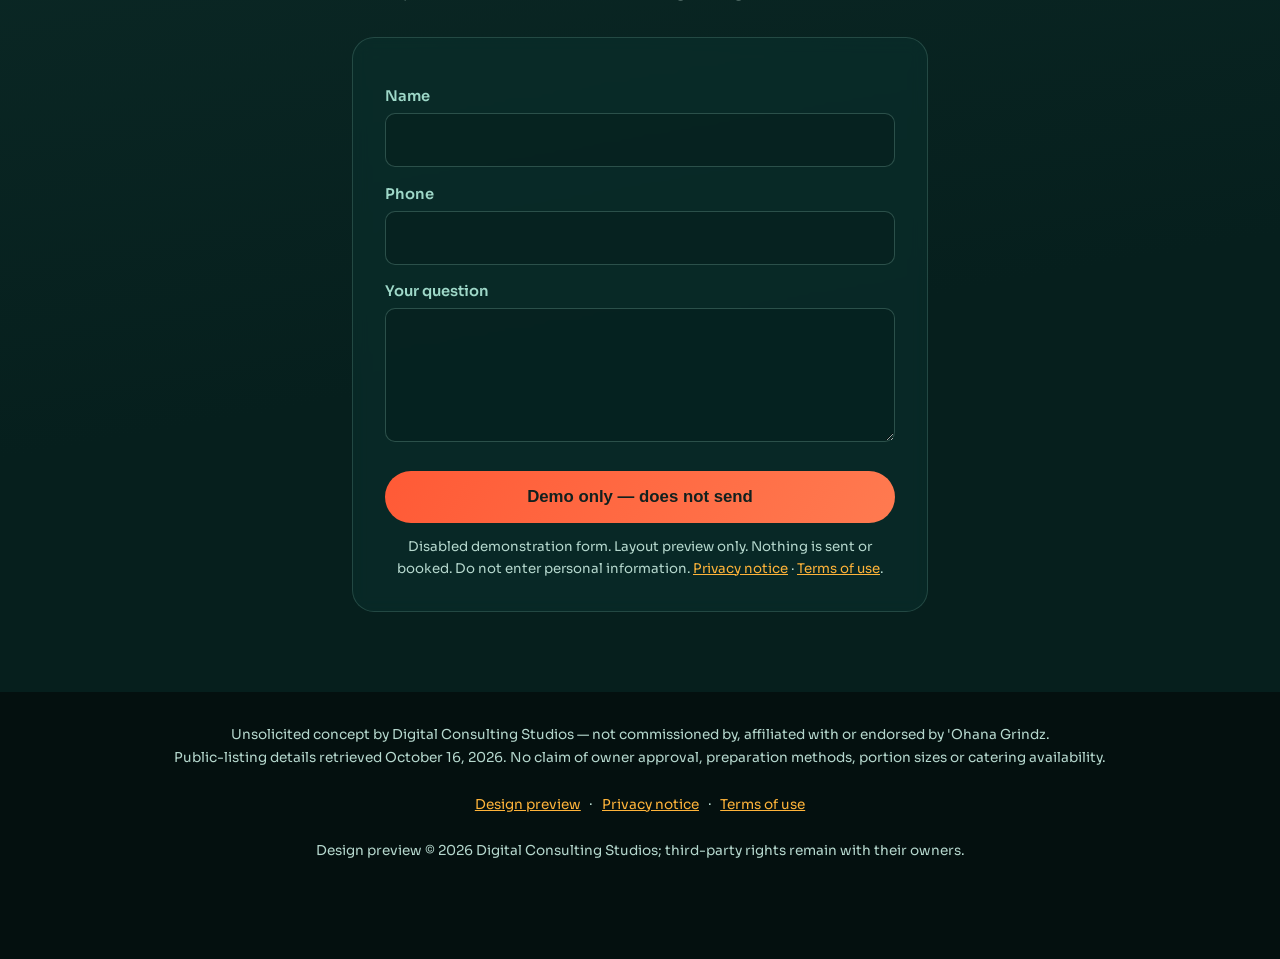
==== commit 6b9dcf1c: "fix: clarify demo privacy terms and accessible preview controls" ====
--- a/index.html
+++ b/index.html
@@ -168,8 +168,8 @@
 .sticky-call a{color:#fff;font-weight:800;text-decoration:none;font-size:1.05rem;letter-spacing:.02em}
 
 /* reveals */
-.reveal{opacity:0;transform:translateY(30px);transition:opacity .8s ease,transform .8s ease}
-.reveal.in{opacity:1;transform:none}
+html.js .reveal{opacity:0;transform:translateY(30px);transition:opacity .8s ease,transform .8s ease}
+html.js .reveal.in{opacity:1;transform:none}
 .reveal.d1{transition-delay:.12s}.reveal.d2{transition-delay:.24s}.reveal.d3{transition-delay:.36s}
 
 /* film grain — cinematic texture over everything */
@@ -221,10 +221,13 @@
   .hero .pin{margin-top:.8rem}
 }
 </style>
+<link rel="stylesheet" href="compliance.css">
+<script>document.documentElement.classList.add("js");setTimeout(function(){document.querySelectorAll(".reveal").forEach(function(e){e.classList.add("in")})},2200);document.addEventListener("DOMContentLoaded",function(){if(matchMedia("(prefers-reduced-motion: reduce)").matches){document.querySelectorAll("svg").forEach(function(s){if(s.pauseAnimations)s.pauseAnimations()})}});</script>
 </head>
 <body>
-
-<div class="demo-banner"><p>UNSOLICITED DEMO by Digital Consulting Studios — not commissioned by or affiliated with 'Ohana Grindz. Public-listing details only; call to confirm.</p></div>
+<a class="skip-link" href="#main">Skip to content</a>
+
+<div class="demo-banner"><p>Demo design preview — not the official business website<br>UNSOLICITED DEMO by Digital Consulting Studios — not commissioned by or affiliated with 'Ohana Grindz. Public-listing details only; call to confirm.</p></div>
 <div class="grain" aria-hidden="true"></div>
 <div class="cursor-glow" aria-hidden="true"></div>
 <div class="cursor-dot" aria-hidden="true"></div>
@@ -234,6 +237,7 @@
   <a class="call-top" href="tel:+19073760808">📞 907-376-0808</a>
 </header>
 
+<main id="main">
 <div class="hero">
   <canvas id="petals" aria-hidden="true"></canvas>
   <div class="rays" aria-hidden="true"></div>
@@ -410,19 +414,21 @@
     <p class="sec-kicker reveal">Layout preview only</p>
     <h2 class="reveal">Demo <em>inquiry form</em></h2>
     <p class="reveal" style="color:var(--mist)">For menu or availability questions, use the listed phone number. This preview does not confirm catering or large-order service.</p>
-    <form class="reveal" onsubmit="alert('Demo only. Nothing is sent or stored.');return false">
-      <label for="n">Name</label><input id="n" name="name" required>
-      <label for="p">Phone</label><input id="p" name="phone" type="tel" required>
-      <label for="m">Your question</label><textarea id="m" name="message" rows="4" required></textarea>
-      <button type="submit">Demo only — does not send</button>
-      <small>Layout preview only. Nothing is sent or booked. Do not enter personal information.</small>
+    <form class="reveal" aria-describedby="demo-form-note" onsubmit="return false">
+      <label for="n">Name</label><input disabled id="n" name="name" required>
+      <label for="p">Phone</label><input disabled id="p" name="phone" type="tel" required>
+      <label for="m">Your question</label><textarea disabled id="m" name="message" rows="4" required></textarea>
+      <button disabled type="submit">Demo only — does not send</button>
+      <small id="demo-form-note">Disabled demonstration form. Layout preview only. Nothing is sent or booked. Do not enter personal information. <a href="privacy.html">Privacy notice</a> · <a href="terms.html">Terms of use</a>.</small>
     </form>
   </div>
 </div>
 
+</main>
 <footer>
   <p>Unsolicited concept by Digital Consulting Studios — not commissioned by, affiliated with or endorsed by 'Ohana Grindz.</p>
   <p>Public-listing details retrieved October 16, 2026. No claim of owner approval, preparation methods, portion sizes or catering availability.</p>
+<nav class="legal-nav" aria-label="Preview policies"><a href="index.html">Design preview</a> · <a href="privacy.html">Privacy notice</a> · <a href="terms.html">Terms of use</a></nav><p>Design preview © 2026 Digital Consulting Studios; third-party rights remain with their owners.</p>
 </footer>
 
 <div class="sticky-call"><a href="tel:+19073760808">📞 Tap to Call — 907-376-0808</a></div>
@@ -463,7 +469,7 @@
 
 // custom cursor
 const dot=document.querySelector('.cursor-dot'),glow=document.querySelector('.cursor-glow');
-if(dot&&matchMedia('(hover:hover) and (pointer:fine)').matches){
+if(dot&&!matchMedia('(prefers-reduced-motion: reduce)').matches&&matchMedia('(hover:hover) and (pointer:fine)').matches){
   let gx=innerWidth/2,gy=innerHeight/2,tx=gx,ty=gy;
   addEventListener('pointermove',e=>{tx=e.clientX;ty=e.clientY;dot.style.left=tx+'px';dot.style.top=ty+'px'});
   (function glide(){gx+=(tx-gx)*.12;gy+=(ty-gy)*.12;glow.style.left=gx+'px';glow.style.top=gy+'px';requestAnimationFrame(glide)})();
@@ -523,7 +529,7 @@
   let capText='';
   const update=()=>{
     const r=sw.getBoundingClientRect();
-    const p=Math.min(Math.max(-r.top/(r.height-innerHeight),0),1);
+    const p=rm?1:Math.min(Math.max(-r.top/(r.height-innerHeight),0),1);
     for(const l of layers)l.classList.toggle('on',p>=parseFloat(l.dataset.at));
     if(steam)steam.setAttribute('opacity',p>=parseFloat(steam.dataset.at)?'1':'0');
     let txt='';for(const [at,t] of CAPS)if(p>=at)txt=t;
--- a/compliance.css
+++ b/compliance.css
@@ -0,0 +1,34 @@
+/* Scoped mechanical accessibility and policy additions; retain original design. */
+:root{--legal-bg:#061f1d;--legal-panel:#0a2e2b;--legal-text:#cfe7df;--legal-link:#ffb43a;--legal-muted:#b6d8ce}
+html{scroll-padding-top:7rem;scroll-padding-bottom:5rem}
+:where(a,button,input,textarea,[tabindex]):focus-visible{outline:3px solid #ffd54f!important;outline-offset:4px!important;box-shadow:0 0 0 6px #101820!important}
+a{color:var(--legal-link)}
+.skip-link{position:fixed;top:8px;left:8px;z-index:200;transform:translateY(-200%);padding:.7rem 1rem;background:#111;color:#ffd54f;font:700 1rem system-ui}
+.skip-link:focus{transform:none}
+.legal-nav{margin:1rem auto;line-height:2.5}
+.legal-nav a,.legal-footer a{display:inline-block;padding:.15rem .35rem;text-decoration:underline}
+footer,.menu-note,.proof-src,.map-note,.find-card .note,.cat-inner small,.est-inner small{color:var(--legal-muted)}
+small a{text-decoration:underline}
+input:disabled,textarea:disabled,button:disabled{opacity:1;cursor:not-allowed;-webkit-text-fill-color:currentColor}
+#petals,#sparks{width:100%;height:100%;max-width:100%}
+.hours caption{text-align:left;color:var(--legal-muted);font-size:.9rem;padding:.6rem 0}
+.hours th{text-align:left;font-weight:400;padding:.4rem .2rem;border-bottom:1px solid #454b52;font-size:.95rem}
+@media (max-width:480px){header{padding:.8rem 1rem;flex-wrap:wrap}.call-top{flex-shrink:0}}
+@media (prefers-reduced-motion:reduce){html.js .reveal{opacity:1!important;transform:none!important}.cursor-dot,.cursor-glow{display:none}.story-wrap{height:auto}.story-stage{position:relative;height:auto;min-height:0;padding:3rem 0}.story-svg .lyr,.story-svg .steam-g,.story-cap{opacity:1!important;transform:none!important}.story-hint{display:none}}
+.policy-page{margin:0;color:var(--legal-text);background:var(--legal-bg);font:1rem/1.7 system-ui,sans-serif}
+.policy-page *{box-sizing:border-box}
+.policy-page .demo-banner{padding:3px;background:repeating-linear-gradient(45deg,#ffd54f,#ffd54f 12px,#111 12px,#111 24px)}
+.policy-page .demo-banner p{margin:0;background:#111;color:#ffd54f;text-align:center;font-weight:700;font-size:.85rem;padding:.7rem}
+.policy-header{position:static;display:block;padding:1rem 1.25rem;background:var(--legal-panel)}
+.policy-content{max-width:52rem;margin:0 auto;padding:2.5rem 1.25rem}
+.policy-content h1{font-size:clamp(2rem,6vw,3rem);line-height:1.2}
+.policy-content h2{font-size:1.35rem;line-height:1.4;margin:2rem 0 .5rem}
+.policy-content p{margin:0 0 1rem}
+.policy-content a{overflow-wrap:anywhere}
+.policy-page .legal-footer{padding:1.5rem 1.25rem;background:var(--legal-panel);color:var(--legal-text);text-align:center;font-size:.9rem}
+
+.call-top,.cta.primary,.order-links .call,.cat-inner button,.sticky-call a,.marquee{color:#12201e}
+.story-hint{color:#b6d8ce}
+/* Keep the sunset visible while giving foreground copy a stable dark backing. */
+.hero h1,.hero .sub,.hero .pin{background:rgba(6,31,29,.9);border-radius:12px;padding:.2em .4em}
+.hero .pin{display:inline-block}
